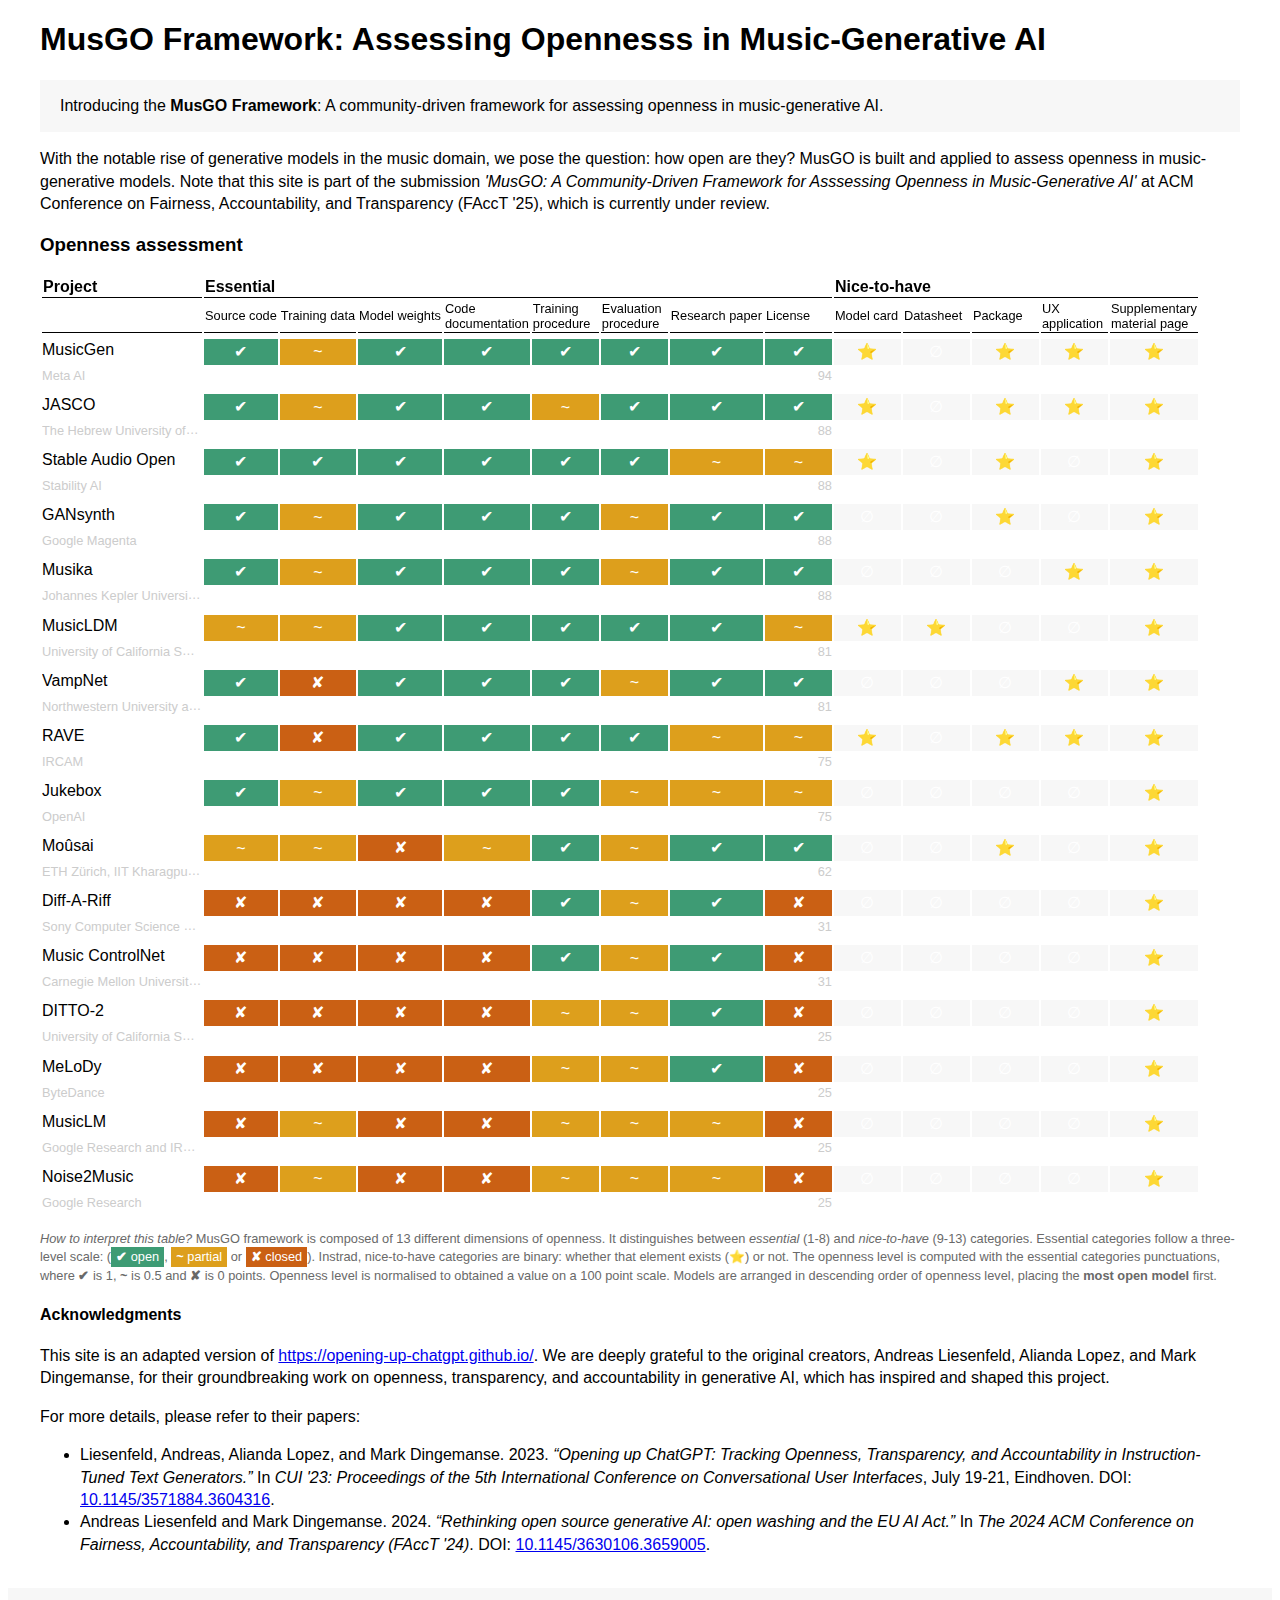
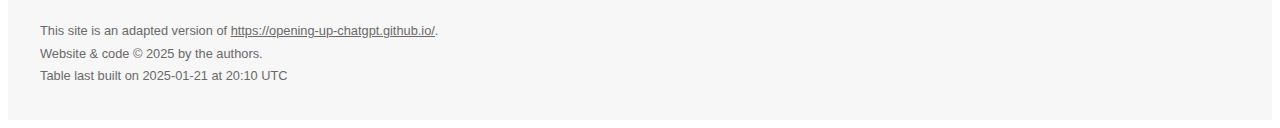
==== docs/index.html @ 34ab457d "initial commit" ====
<!DOCTYPE html>

<html>
<head>
<meta content="width=device-width, initial-scale=1.0" name="viewport"/>
<title>MusGO Framework: Assessing Opennesss in Music-Generative AI</title>
<link href="styles.css" rel="stylesheet"/>
<!--<link href="favicon.png" rel="icon" type="image/x-icon"/>-->
<script data-domain="roserbatlleroca.github.io/MusGO_framework/" defer="" src="https://plausible.io/js/script.js"></script>
</head>
<body>
<div id="header">
<h1><a href="" title="MusGO Framework: Assessing Opennesss in Music-Generative AI">MusGO Framework:</a> Assessing Opennesss in Music-Generative AI</h1><!--<img alt="Opening up ChatGPT" id="title-logo" src="logos/openchatgpt-logo-favicon-red-on-transparent.png"/>Opening up ChatGPT</a>: tracking openness of instruction-tuned LLMs</h1>-->
</div>
<div id="content">
<!--<p class="highlight" id="citation">⚡<strong>FAccT'24 paper</strong>⚡ Liesenfeld, Andreas, and Mark Dingemanse. 2024. ‘Rethinking Open Source Generative AI: Open-Washing and the EU AI Act’. In <em>The 2024 ACM Conference on Fairness, Accountability, and Transparency (FAccT ’24)</em>. Rio de Janeiro, Brazil: ACM. (<a href="https://pure.mpg.de/pubman/item/item_3588217_2/component/file_3588218/liesenfeld_dingemanse_2024_FAccT_generative_AI_open-washing_EU_AI_Act.pdf" target="_blank">PDF</a>).</p>-->
<p class="highlight" id="description">Introducing the <strong>MusGO Framework</strong>: A community-driven framework for assessing openness in music-generative AI.</p>
<!--<p id="tagline">There is a growing amount of instruction-tuned text generators billing themselves as 'open source'. How open are they really? <span class="link-icon">🔗</span><a href="https://dl.acm.org/doi/10.1145/3630106.3659005" target="_blank">FAccT'24</a> <span class="link-icon">🔗</span><a href="https://doi.org/10.1145/3571884.3604316" target="_blank">CUI'23</a> <span class="link-icon">🔗</span><a href="https://github.com/opening-up-chatgpt/opening-up-chatgpt.github.io/">repo</a></p>-->
<p id="tagline">With the notable rise of generative models in the music domain, we pose the question: how open are they? MusGO is built and applied to assess openness in music-generative models. Note that this site is part of the submission <em>'MusGO: A Community-Driven Framework for Asssessing Openness in Music-Generative AI'</em> at ACM Conference on Fairness, Accountability, and Transparency (FAccT '25), which is currently under review.</p>
<h3>Openness assessment</h3>
<div id="included-table"><table>
<thead>
<tr class="main-header"><th>Project</th><th colspan="8">Essential</th><th colspan="5">Nice-to-have</th>
<tr class="second-header"><th></th><th>Source code</th><th>Training data</th><th>Model weights</th><th>Code<br/>documentation</th><th>Training<br/>procedure</th><th>Evaluation<br/>procedure</th><th>Research paper</th><th>License</th><th>Model card</th><th>Datasheet</th><th>Package</th><th>UX<br/>application</th><th>Supplementary<br/>material page</th>
</tr></tr></thead>
<tbody>
<tr class="row-a"><td class="name-cell"><a href="https://github.com/roserbatlleroca/MusGO_framework/blob/main/projects/musicgen.yaml" target="_blank" title="data: musicgen.yaml">MusicGen</a></td><td class="open data-cell"><a href="https://github.com/facebookresearch/audiocraft/blob/main/docs/MUSICGEN.md" target="_blank" title="Code is provided in https://github.com/facebookresearch/audiocraft/ (Training and inference)">✔︎</a></td><td class="partial data-cell"><a href="" target="_blank" title="“We rely on an internal dataset of 10K high-quality music tracks, and on the ShutterStock and Pond5 music data collections2 with respectively 25K and 365K instrument-only music tracks.” “Note that we do NOT provide any of the datasets used for training MusicGen. We provide a dummy dataset containing just a few examples for illustrative purposes.”">~</a></td><td class="open data-cell"><a href="" target="_blank" title="Models are available in the GitHub repository and in Hugging Face.">✔︎</a></td><td class="open data-cell"><a href="" target="_blank" title="Training code is available and seem well documented: https://github.com/facebookresearch/audiocraft/blob/main/docs/MUSICGEN.md Warning: Since data is not available is not easy to replicate.">✔︎</a></td><td class="open data-cell"><a href="" target="_blank" title="Training is well documented. https://github.com/facebookresearch/audiocraft/blob/main/docs/TRAINING.md with training pipelines and environment setup described. Note: Hardware use for training is described in the paper. ">✔︎</a></td><td class="open data-cell"><a href="" target="_blank" title="">✔︎</a></td><td class="open data-cell"><a href="https://arxiv.org/pdf/2306.05284" target="_blank" title="Accepted at NeurIPS 2023">✔︎</a></td><td class="open data-cell"><a href="" target="_blank" title="The code in this repository is released under the MIT license as found in the https://github.com/facebookresearch/audiocraft/blob/main/LICENSE. The models weights in this repository are released under the CC-BY-NC 4.0 license as found in the https://github.com/facebookresearch/audiocraft/blob/main/LICENSE_weights.">✔︎</a></td><td class="star data-cell"><a href="" target="_blank" title="Model card discusses intended use, limitations and biases. https://github.com/facebookresearch/audiocraft/blob/main/model_cards/MUSICGEN_MODEL_CARD.md">⭐</a></td><td class="∅ data-cell"><a href="" target="_blank" title="Data is copyrighted and not available.">∅</a></td><td class="star data-cell"><a href="" target="_blank" title="Has two packages: audiocraft package from Meta, and transformers package from Hugging Face. ">⭐</a></td><td class="star data-cell"><a href="" target="_blank" title="Demo in Hugging Face spaces, user-oriented gradio demo, and jupyter notebooks. https://github.com/facebookresearch/audiocraft/blob/main/docs/MUSICGEN.md#usage">⭐</a></td><td class="star data-cell"><a href="" target="_blank" title="Supplementary material web page with sound examples. https://ai.honu.io/papers/musicgen/">⭐</a></td></tr>
<tr class="row-b"><td class="org"><a href="https://github.com/facebookresearch/audiocraft/blob/main/docs/MUSICGEN.md" target="_blank" title="">Meta AI</a></td><td colspan="7"></td><td class="source-link"><a href="" target="_blank" title="Meta AI">94</a></td></tr>
<tr class="row-a"><td class="name-cell"><a href="https://github.com/roserbatlleroca/MusGO_framework/blob/main/projects/jasco.yaml" target="_blank" title="data: jasco.yaml">JASCO</a></td><td class="open data-cell"><a href="https://github.com/facebookresearch/audiocraft/blob/main/docs/JASCO.md" target="_blank" title="Code is avialble at https://github.com/facebookresearch/audiocraft/blob/main/docs/JASCO.md">✔︎</a></td><td class="partial data-cell"><a href="" target="_blank" title="They describe the datasets used to training their model. However, there is a 10k songs set that is not described (proprietary data). ">~</a></td><td class="open data-cell"><a href="" target="_blank" title="Pretrained models are accessible via API ">✔︎</a></td><td class="open data-cell"><a href="" target="_blank" title="Code is documented in GitHub repo, including installation requirements. ">✔︎</a></td><td class="partial data-cell"><a href="" target="_blank" title="Training procedure is described in the research paper, but hardware requirements are not mentioned. ">~</a></td><td class="open data-cell"><a href="" target="_blank" title="">✔︎</a></td><td class="open data-cell"><a href="https://arxiv.org/pdf/2406.10970" target="_blank" title="Accepted at ISMIR 2024. ">✔︎</a></td><td class="open data-cell"><a href="" target="_blank" title=" Code is released under MIT, model weights are released under CC-BY-NC 4.0.">✔︎</a></td><td class="star data-cell"><a href="" target="_blank" title="https://github.com/facebookresearch/audiocraft/blob/main/model_cards/JASCO_MODEL_CARD.md">⭐</a></td><td class="∅ data-cell"><a href="" target="_blank" title="">∅</a></td><td class="star data-cell"><a href="" target="_blank" title="Installable through audiocraft pip package">⭐</a></td><td class="star data-cell"><a href="" target="_blank" title="API provided via Hugging Face. ">⭐</a></td><td class="star data-cell"><a href="" target="_blank" title="https://pages.cs.huji.ac.il/adiyoss-lab/JASCO/">⭐</a></td></tr>
<tr class="row-b"><td class="org"><a href="https://github.com/facebookresearch/audiocraft/blob/main/docs/JASCO.md" target="_blank" title="">The Hebrew University of Jerusalem, Meta AI</a></td><td colspan="7"></td><td class="source-link"><a href="" target="_blank" title="The Hebrew University of Jerusalem, Meta AI">88</a></td></tr>
<tr class="row-a"><td class="name-cell"><a href="https://github.com/roserbatlleroca/MusGO_framework/blob/main/projects/stable audio open.yaml" target="_blank" title="data: stable audio open.yaml">Stable Audio Open</a></td><td class="open data-cell"><a href="https://huggingface.co/stabilityai/stable-audio-open-1.0" target="_blank" title=" Code for data processing, training pipeline, and inference is available in the stable-audio-tools repository. Architecture of the mode is specified in the form of a config file.https://github.com/Stability-AI/stable-audio-tools">✔︎</a></td><td class="open data-cell"><a href="" target="_blank" title="Training data can be mapped from Attribution files.https://huggingface.co/stabilityai/stable-audio-open-1.0/blob/main/fma_dataset_attribution2.csv. However, accessibility is subject to accepting Stability AI conditions. ">✔︎</a></td><td class="open data-cell"><a href="" target="_blank" title="Weights are available at: https://huggingface.co/stabilityai/stable-audio-open-1.0. However, accessibility is subject to accepting Stability AI conditions. ">✔︎</a></td><td class="open data-cell"><a href="" target="_blank" title="Documentation of the code is limited for training replicating the model (not specific config files, but those from Stable Audio could be used). However, I think we can still consider the documentation of the code to be enough.https://huggingface.co/stabilityai/stable-audio-open-1.0https://github.com/Stability-AI/stable-audio-tools">✔︎</a></td><td class="open data-cell"><a href="" target="_blank" title="Described in pre-print. Warning: They say they provide the exact parameters for training in the repository, but I can’t find them. ">✔︎</a></td><td class="open data-cell"><a href="" target="_blank" title="">✔︎</a></td><td class="partial data-cell"><a href="http://arxiv.org/abs/2407.14358" target="_blank" title="Paper is in arxiv but it is not peer-reviewed. ">~</a></td><td class="partial data-cell"><a href="" target="_blank" title="Stability AI Community Licensehttps://huggingface.co/stabilityai/stable-audio-open-1.0/blob/main/LICENSE.mdNot an Open Source Initiate(OSI) approved licences ">~</a></td><td class="star data-cell"><a href="" target="_blank" title="Model card in HuggingFace: https://huggingface.co/stabilityai/stable-audio-open-1.0">⭐</a></td><td class="∅ data-cell"><a href="" target="_blank" title="They provide a .csv file listing each wav from Freesound and FMA. But there is no proper datasheet. It’s a pity they don’t get this start because they are careful about the data they use.    ">∅</a></td><td class="star data-cell"><a href="" target="_blank" title="The model can be used with: 1. the https://github.com/Stability-AI/stable-audio-tools library and 2. the https://huggingface.co/docs/diffusers/main/en/index library">⭐</a></td><td class="∅ data-cell"><a href="" target="_blank" title="I can’t find an official user-oriented application apart from the packages and code examples. But I am sure that the community around the model is building this kind of resource. We should check.">∅</a></td><td class="star data-cell"><a href="" target="_blank" title="They provide sound examples in https://stability.ai/news/introducing-stable-audio-open">⭐</a></td></tr>
<tr class="row-b"><td class="org"><a href="https://huggingface.co/stabilityai/stable-audio-open-1.0" target="_blank" title="">Stability AI</a></td><td colspan="7"></td><td class="source-link"><a href="" target="_blank" title="Stability AI">88</a></td></tr>
<tr class="row-a"><td class="name-cell"><a href="https://github.com/roserbatlleroca/MusGO_framework/blob/main/projects/gansynth.yaml" target="_blank" title="data: gansynth.yaml">GANsynth</a></td><td class="open data-cell"><a href="https://github.com/magenta/magenta/tree/main/magenta/models/gansynth" target="_blank" title="Source code is available.">✔︎</a></td><td class="partial data-cell"><a href="" target="_blank" title="Dataset is available, but the reduced version that they use and the newly created test/train splits are not provided.">~</a></td><td class="open data-cell"><a href="" target="_blank" title="Two pretrained checkpoints are provided.">✔︎</a></td><td class="open data-cell"><a href="" target="_blank" title="Codebase is documented, including high-level instructions and configuration files.">✔︎</a></td><td class="open data-cell"><a href="" target="_blank" title="Training procedure is fully documented, including hardware requirements and model configuration.">✔︎</a></td><td class="partial data-cell"><a href="" target="_blank" title="">~</a></td><td class="open data-cell"><a href="https://arxiv.org/abs/1902.08710" target="_blank" title="Accepted at ICLR 2019.">✔︎</a></td><td class="open data-cell"><a href="" target="_blank" title="System is covered by Apache License. ">✔︎</a></td><td class="∅ data-cell"><a href="" target="_blank" title="Very few details are given of the pretrained checkpoints.">∅</a></td><td class="∅ data-cell"><a href="" target="_blank" title="Not available.">∅</a></td><td class="star data-cell"><a href="" target="_blank" title="Available within the magenta pip package.">⭐</a></td><td class="∅ data-cell"><a href="" target="_blank" title="Not available.">∅</a></td><td class="star data-cell"><a href="" target="_blank" title="https://storage.googleapis.com/magentadata/papers/gansynth/index.html">⭐</a></td></tr>
<tr class="row-b"><td class="org"><a href="https://github.com/magenta/magenta/tree/main/magenta/models/gansynth" target="_blank" title="">Google Magenta</a></td><td colspan="7"></td><td class="source-link"><a href="" target="_blank" title="Google Magenta">88</a></td></tr>
<tr class="row-a"><td class="name-cell"><a href="https://github.com/roserbatlleroca/MusGO_framework/blob/main/projects/musika.yaml" target="_blank" title="data: musika.yaml">Musika</a></td><td class="open data-cell"><a href="https://github.com/marcoppasini/musika" target="_blank" title="Codebase is available and complete. ">✔︎</a></td><td class="partial data-cell"><a href="" target="_blank" title="Training data is described in the research paper. Some of the data used is publicly available: LibriTTS corpus. However, there are some sections of the used data that are not accessible or detailed enough to fully reconstruct the dataset:  South by SouthWest. Also, music coming from http://jamendo.com under “techno” genre, it not detailed. ">~</a></td><td class="open data-cell"><a href="" target="_blank" title="Weights are publicly available. ">✔︎</a></td><td class="open data-cell"><a href="" target="_blank" title="Codebase is documented, including details on environment and configuration settings. ">✔︎</a></td><td class="open data-cell"><a href="" target="_blank" title="Detailed in research paper and proper instructions are given in the model repository. ">✔︎</a></td><td class="partial data-cell"><a href="" target="_blank" title="">~</a></td><td class="open data-cell"><a href="" target="_blank" title="Accepted at ISMIR 2022.">✔︎</a></td><td class="open data-cell"><a href="" target="_blank" title="MIT License. ">✔︎</a></td><td class="∅ data-cell"><a href="" target="_blank" title="Not available. ">∅</a></td><td class="∅ data-cell"><a href="" target="_blank" title="Not available. ">∅</a></td><td class="∅ data-cell"><a href="" target="_blank" title="Not available. Source code is provided through GitHub, but not as an installable packaged or with version control. ">∅</a></td><td class="star data-cell"><a href="" target="_blank" title="An interface is provided through Gradio. In addition, there is a colab notebook that intends to ease accessibility for non technical users: https://colab.research.google.com/drive/1PowSw3doBURwLE-OTCiWkO8HVbS5paRb">⭐</a></td><td class="star data-cell"><a href="" target="_blank" title="https://marcoppasini.github.io/musika">⭐</a></td></tr>
<tr class="row-b"><td class="org"><a href="https://github.com/marcoppasini/musika" target="_blank" title="">Johannes Kepler University Linz</a></td><td colspan="7"></td><td class="source-link"><a href="" target="_blank" title="Johannes Kepler University Linz">88</a></td></tr>
<tr class="row-a"><td class="name-cell"><a href="https://github.com/roserbatlleroca/MusGO_framework/blob/main/projects/musicldm.yaml" target="_blank" title="data: musicldm.yaml">MusicLDM</a></td><td class="partial data-cell"><a href="https://github.com/RetroCirce/MusicLDM/?tab=readme-ov-file" target="_blank" title="System source code is available at GitHub repository &amp; Hugging Face Diffusers. ">~</a></td><td class="partial data-cell"><a href="" target="_blank" title="MusicLDM is trained on the Audiostock dataset, which contains 9000 music tracks for training and 1000 tracks for testing. Dataset is not directly provided, no information about the original sources accessibility or requirements is provided. ">~</a></td><td class="open data-cell"><a href="" target="_blank" title="Model checkpoints are available here: https://drive.google.com/drive/folders/15VDVcIgf99YRM5oGXhRxa_Rowl54uWho?usp=sharing">✔︎</a></td><td class="open data-cell"><a href="" target="_blank" title="Description on how to use the code is provided in the GitHub repo and through Hugging Face Diffusers. ">✔︎</a></td><td class="open data-cell"><a href="" target="_blank" title="Training procedure is documented in the research article preprint and in the appendix additional page for the peer-reviewed version: https://musicldm.github.io/appendix/. Authors include specifications on hyperparameters, GPU requirements and model configurations. ">✔︎</a></td><td class="open data-cell"><a href="" target="_blank" title="">✔︎</a></td><td class="open data-cell"><a href="https://arxiv.org/pdf/2308.01546" target="_blank" title="This article has been accepted at ICASSP 2024. The access of such paper is limited to IEEE Xplore access: https://ieeexplore.ieee.org/document/10447265. A preprint is available in arXiv: https://arxiv.org/pdf/2308.01546">✔︎</a></td><td class="partial data-cell"><a href="" target="_blank" title="Attribution-NonCommercial-ShareAlike 4.0 International">~</a></td><td class="star data-cell"><a href="" target="_blank" title="Available at HuggingFace: https://huggingface.co/ucsd-reach/musicldm Information about model’s evaluation and limitations is missing and model’s architecture is just mentioned.  ">⭐</a></td><td class="star data-cell"><a href="" target="_blank" title="There is a data card: https://github.com/LAION-AI/audio-dataset/blob/main/data_card/Audiostock.md. However, content is limited to data sources origin and details on how to reproduce the data collection. Details on curation and other considerations, such as consent, limitations and selection strategies are missing. ">⭐</a></td><td class="∅ data-cell"><a href="" target="_blank" title="">∅</a></td><td class="∅ data-cell"><a href="" target="_blank" title="API is shut down temporarily. Should be released again soon. ">∅</a></td><td class="star data-cell"><a href="" target="_blank" title="https://musicldm.github.io/">⭐</a></td></tr>
<tr class="row-b"><td class="org"><a href="https://github.com/RetroCirce/MusicLDM/?tab=readme-ov-file" target="_blank" title="">University of California San Diego, Mila-Quebec Artificial Intelligence Institute, University of Surrey, LAION</a></td><td colspan="7"></td><td class="source-link"><a href="" target="_blank" title="University of California San Diego, Mila-Quebec Artificial Intelligence Institute, University of Surrey, LAION">81</a></td></tr>
<tr class="row-a"><td class="name-cell"><a href="https://github.com/roserbatlleroca/MusGO_framework/blob/main/projects/vampnet.yaml" target="_blank" title="data: vampnet.yaml">VampNet</a></td><td class="open data-cell"><a href="https://github.com/hugofloresgarcia/vampnet" target="_blank" title="System source code is available and accessible at https://github.com/hugofloresgarcia/vampnet.">✔︎</a></td><td class="closed data-cell"><a href="" target="_blank" title="Dataset is not available nor is completely described. ">✘</a></td><td class="open data-cell"><a href="" target="_blank" title="Model checkpoints are available https://zenodo.org/records/8136629. The weights for the models are licensed https://creativecommons.org/licenses/by-nc-sa/4.0/deed.ml">✔︎</a></td><td class="open data-cell"><a href="" target="_blank" title="Codebase is documented. ">✔︎</a></td><td class="open data-cell"><a href="" target="_blank" title="Described in the article, with multiple details on architecture, hyperparameters, GPU usage">✔︎</a></td><td class="partial data-cell"><a href="" target="_blank" title="">~</a></td><td class="open data-cell"><a href="https://arxiv.org/abs/2307.04686" target="_blank" title="Article peer-reviewed &amp; accepted at ISMIR 2023: https://archives.ismir.net/ismir2023/paper/000042.pdf">✔︎</a></td><td class="open data-cell"><a href="" target="_blank" title="MIT License">✔︎</a></td><td class="∅ data-cell"><a href="" target="_blank" title="">∅</a></td><td class="∅ data-cell"><a href="" target="_blank" title="">∅</a></td><td class="∅ data-cell"><a href="" target="_blank" title="">∅</a></td><td class="star data-cell"><a href="" target="_blank" title="Gradio UI is provided in the codebase. ">⭐</a></td><td class="star data-cell"><a href="" target="_blank" title="Untitled (https://www.notion.so/e37aabd0d5f1493aa42c5711d0764b33?pvs=21) ">⭐</a></td></tr>
<tr class="row-b"><td class="org"><a href="https://github.com/hugofloresgarcia/vampnet" target="_blank" title="">Northwestern University and Descript Inc</a></td><td colspan="7"></td><td class="source-link"><a href="" target="_blank" title="Northwestern University and Descript Inc">81</a></td></tr>
<tr class="row-a"><td class="name-cell"><a href="https://github.com/roserbatlleroca/MusGO_framework/blob/main/projects/rave.yaml" target="_blank" title="data: rave.yaml">RAVE</a></td><td class="open data-cell"><a href="https://github.com/acids-ircam/RAVE" target="_blank" title="Source code is available, including data preparation, model architecture, training pipeline and inference.">✔︎</a></td><td class="closed data-cell"><a href="" target="_blank" title="Training data is internal and just briefly described. ">✘</a></td><td class="open data-cell"><a href="" target="_blank" title="Several pretrained models are provided.">✔︎</a></td><td class="open data-cell"><a href="" target="_blank" title="Code is thoroughly documented, allowing for understanding and reproducibility of the model.">✔︎</a></td><td class="open data-cell"><a href="" target="_blank" title="Training procedure is described.">✔︎</a></td><td class="open data-cell"><a href="" target="_blank" title="">✔︎</a></td><td class="partial data-cell"><a href="https://arxiv.org/pdf/2111.05011" target="_blank" title="Rejected at ICLR 2022. No peer-reviewed version. ">~</a></td><td class="partial data-cell"><a href="" target="_blank" title="System covered by an CC BY-NC 4.0 license.">~</a></td><td class="star data-cell"><a href="" target="_blank" title="https://acids-ircam.github.io/rave_models_download">⭐</a></td><td class="∅ data-cell"><a href="" target="_blank" title="Not available.">∅</a></td><td class="star data-cell"><a href="" target="_blank" title="Pip package is available.">⭐</a></td><td class="star data-cell"><a href="" target="_blank" title="Real-time implementation of the model and tutorials are provided.">⭐</a></td><td class="star data-cell"><a href="" target="_blank" title="https://anonymous84654.github.io/RAVE_anonymous/">⭐</a></td></tr>
<tr class="row-b"><td class="org"><a href="https://github.com/acids-ircam/RAVE" target="_blank" title="">IRCAM</a></td><td colspan="7"></td><td class="source-link"><a href="" target="_blank" title="IRCAM">75</a></td></tr>
<tr class="row-a"><td class="name-cell"><a href="https://github.com/roserbatlleroca/MusGO_framework/blob/main/projects/jukebox.yaml" target="_blank" title="data: jukebox.yaml">Jukebox</a></td><td class="open data-cell"><a href="https://github.com/openai/jukebox" target="_blank" title="Code is available at https://github.com/openai/jukebox">✔︎</a></td><td class="partial data-cell"><a href="" target="_blank" title="Training data is partially described in the preprint article. However, relevant information is missing, such as specific sources, and data itself cannot be accessed — dataset is not publicly available. ">~</a></td><td class="open data-cell"><a href="" target="_blank" title="Weights are available.">✔︎</a></td><td class="open data-cell"><a href="" target="_blank" title="Codebase is documented. ">✔︎</a></td><td class="open data-cell"><a href="" target="_blank" title="Information available between article and GitHub repository.  ">✔︎</a></td><td class="partial data-cell"><a href="" target="_blank" title="">~</a></td><td class="partial data-cell"><a href="https://arxiv.org/pdf/2005.00341" target="_blank" title="Only preprint of the research paper is available. ">~</a></td><td class="partial data-cell"><a href="" target="_blank" title="Codebase is licensed under a non-commercial use license by OpenAI. ">~</a></td><td class="∅ data-cell"><a href="" target="_blank" title="Not available. ">∅</a></td><td class="∅ data-cell"><a href="" target="_blank" title="Not available. ">∅</a></td><td class="∅ data-cell"><a href="" target="_blank" title="Not available. Codebase is officially not mantained. ">∅</a></td><td class="∅ data-cell"><a href="" target="_blank" title="">∅</a></td><td class="star data-cell"><a href="" target="_blank" title="A demo/summary page is available: https://openai.com/index/jukebox/However, sonifications of the examples generations are not available anymore. There exist another site with generation examples, but most of them are not available https://jukebox.openai.com/. In addition, a colab notebook is provided: https://colab.research.google.com/github/openai/jukebox/blob/master/jukebox/Interacting_with_Jukebox.ipynb">⭐</a></td></tr>
<tr class="row-b"><td class="org"><a href="https://github.com/openai/jukebox" target="_blank" title="">OpenAI</a></td><td colspan="7"></td><td class="source-link"><a href="" target="_blank" title="OpenAI">75</a></td></tr>
<tr class="row-a"><td class="name-cell"><a href="https://github.com/roserbatlleroca/MusGO_framework/blob/main/projects/moûsai.yaml" target="_blank" title="data: moûsai.yaml">Moûsai</a></td><td class="partial data-cell"><a href="https://github.com/archinetai/audio-diffusion-pytorch" target="_blank" title="They provide an audio diffusion library that includes different models. However, the configs shown are indicative and untested, see https://arxiv.org/abs/2301.11757 for the configs used in the paper.">~</a></td><td class="partial data-cell"><a href="" target="_blank" title="How the data is collected and acquired, including licensing issues, is detailed in the research paper. However, the exact list of songs in the dataset nor direct access to the dataset is available. ">~</a></td><td class="closed data-cell"><a href="" target="_blank" title="In the GitHub repo, authors mention that “no pre-trained models are provided here”. ">✘</a></td><td class="partial data-cell"><a href="" target="_blank" title="Code is partially describe. How to use Moûsai is not straightforward described.">~</a></td><td class="open data-cell"><a href="" target="_blank" title="Training procedure is describe in the article, including hardware requirements and model configuration. ">✔︎</a></td><td class="partial data-cell"><a href="" target="_blank" title="">~</a></td><td class="open data-cell"><a href="https://arxiv.org/abs/2301.11757" target="_blank" title="Accepted at ACL 2024">✔︎</a></td><td class="open data-cell"><a href="" target="_blank" title="Code is under the MIT license. ">✔︎</a></td><td class="∅ data-cell"><a href="" target="_blank" title="">∅</a></td><td class="∅ data-cell"><a href="" target="_blank" title="">∅</a></td><td class="star data-cell"><a href="" target="_blank" title="Code belongs to https://github.com/archinetai/audio-diffusion-pytorch library">⭐</a></td><td class="∅ data-cell"><a href="" target="_blank" title="">∅</a></td><td class="star data-cell"><a href="" target="_blank" title="Supplementary material is available at Untitled (https://www.notion.so/ebe6e9e528984fa1b226d408f6002d87?pvs=21) ">⭐</a></td></tr>
<tr class="row-b"><td class="org"><a href="https://github.com/archinetai/audio-diffusion-pytorch" target="_blank" title="">ETH Zürich, IIT Kharagpur, Max Planck Institute</a></td><td colspan="7"></td><td class="source-link"><a href="" target="_blank" title="ETH Zürich, IIT Kharagpur, Max Planck Institute">62</a></td></tr>
<tr class="row-a"><td class="name-cell"><a href="https://github.com/roserbatlleroca/MusGO_framework/blob/main/projects/diff-a-riff.yaml" target="_blank" title="data: diff-a-riff.yaml">Diff-A-Riff</a></td><td class="closed data-cell"><a href="" target="_blank" title="No source code.">✘</a></td><td class="closed data-cell"><a href="" target="_blank" title="Dataset is closed and only briefly described. ">✘</a></td><td class="closed data-cell"><a href="" target="_blank" title="Not provided.">✘</a></td><td class="closed data-cell"><a href="" target="_blank" title="No source code.">✘</a></td><td class="open data-cell"><a href="" target="_blank" title="Training procedure is properly described.">✔︎</a></td><td class="partial data-cell"><a href="" target="_blank" title="">~</a></td><td class="open data-cell"><a href="https://arxiv.org/abs/2406.08384" target="_blank" title="Accepted at ISMIR 2024">✔︎</a></td><td class="closed data-cell"><a href="" target="_blank" title="Not available.">✘</a></td><td class="∅ data-cell"><a href="" target="_blank" title="Not available.">∅</a></td><td class="∅ data-cell"><a href="" target="_blank" title="Not available.">∅</a></td><td class="∅ data-cell"><a href="" target="_blank" title="Not available.">∅</a></td><td class="∅ data-cell"><a href="" target="_blank" title="Not available.">∅</a></td><td class="star data-cell"><a href="" target="_blank" title="https://sonycslparis.github.io/diffariff-companion/">⭐</a></td></tr>
<tr class="row-b"><td class="org"><a href="" target="_blank" title="">Sony Computer Science Laboratories Paris and Queen Mary University of London</a></td><td colspan="7"></td><td class="source-link"><a href="" target="_blank" title="Sony Computer Science Laboratories Paris and Queen Mary University of London">31</a></td></tr>
<tr class="row-a"><td class="name-cell"><a href="https://github.com/roserbatlleroca/MusGO_framework/blob/main/projects/music controlnet.yaml" target="_blank" title="data: music controlnet.yaml">Music ControlNet</a></td><td class="closed data-cell"><a href="" target="_blank" title="No official code repository available.">✘</a></td><td class="closed data-cell"><a href="" target="_blank" title="Very limited description of the data used for training, and no sources provided.">✘</a></td><td class="closed data-cell"><a href="" target="_blank" title="No model weights provided.">✘</a></td><td class="closed data-cell"><a href="" target="_blank" title="No source code available so no documentation.">✘</a></td><td class="open data-cell"><a href="" target="_blank" title="Training procedure is described in detail in the paper.">✔︎</a></td><td class="partial data-cell"><a href="" target="_blank" title="">~</a></td><td class="open data-cell"><a href="https://arxiv.org/pdf/2311.07069" target="_blank" title="A peer-reviewed paper is available and publicly accessible.">✔︎</a></td><td class="closed data-cell"><a href="" target="_blank" title="Not available.">✘</a></td><td class="∅ data-cell"><a href="" target="_blank" title="No model card available.">∅</a></td><td class="∅ data-cell"><a href="" target="_blank" title="No datasheet available.">∅</a></td><td class="∅ data-cell"><a href="" target="_blank" title="No package available.">∅</a></td><td class="∅ data-cell"><a href="" target="_blank" title="No user interface nor real-time implementation available.">∅</a></td><td class="star data-cell"><a href="" target="_blank" title="https://musiccontrolnet.github.io/web/">⭐</a></td></tr>
<tr class="row-b"><td class="org"><a href="" target="_blank" title="">Carnegie Mellon University and Adobe Research</a></td><td colspan="7"></td><td class="source-link"><a href="" target="_blank" title="Carnegie Mellon University and Adobe Research">31</a></td></tr>
<tr class="row-a"><td class="name-cell"><a href="https://github.com/roserbatlleroca/MusGO_framework/blob/main/projects/ditto-2.yaml" target="_blank" title="data: ditto-2.yaml">DITTO-2</a></td><td class="closed data-cell"><a href="" target="_blank" title="No code repository.">✘</a></td><td class="closed data-cell"><a href="" target="_blank" title="Training data neither available nor properly described.">✘</a></td><td class="closed data-cell"><a href="" target="_blank" title="Not provided.">✘</a></td><td class="closed data-cell"><a href="" target="_blank" title="No code repository.">✘</a></td><td class="partial data-cell"><a href="" target="_blank" title="Training procedure is partially described.">~</a></td><td class="partial data-cell"><a href="" target="_blank" title="">~</a></td><td class="open data-cell"><a href="https://arxiv.org/abs/2405.20289" target="_blank" title="Accepted at ISMIR 2024">✔︎</a></td><td class="closed data-cell"><a href="" target="_blank" title="Not available.">✘</a></td><td class="∅ data-cell"><a href="" target="_blank" title="Not available.">∅</a></td><td class="∅ data-cell"><a href="" target="_blank" title="Not available.">∅</a></td><td class="∅ data-cell"><a href="" target="_blank" title="Not available.">∅</a></td><td class="∅ data-cell"><a href="" target="_blank" title="Not available.">∅</a></td><td class="star data-cell"><a href="" target="_blank" title="https://ditto-music.github.io/ditto2/">⭐</a></td></tr>
<tr class="row-b"><td class="org"><a href="" target="_blank" title="">University of California San Diego and Adobe Research</a></td><td colspan="7"></td><td class="source-link"><a href="" target="_blank" title="University of California San Diego and Adobe Research">25</a></td></tr>
<tr class="row-a"><td class="name-cell"><a href="https://github.com/roserbatlleroca/MusGO_framework/blob/main/projects/melody.yaml" target="_blank" title="data: melody.yaml">MeLoDy</a></td><td class="closed data-cell"><a href="" target="_blank" title="No source code.">✘</a></td><td class="closed data-cell"><a href="" target="_blank" title="Not provided and only briefly described.">✘</a></td><td class="closed data-cell"><a href="" target="_blank" title="Not provided.">✘</a></td><td class="closed data-cell"><a href="" target="_blank" title="No source code.">✘</a></td><td class="partial data-cell"><a href="" target="_blank" title="Training procedure partially described.">~</a></td><td class="partial data-cell"><a href="" target="_blank" title="">~</a></td><td class="open data-cell"><a href="https://arxiv.org/pdf/2305.15719" target="_blank" title="Accepted at NeurIPS 2023: https://dl.acm.org/doi/10.5555/3666122.3666888">✔︎</a></td><td class="closed data-cell"><a href="" target="_blank" title="Not available.">✘</a></td><td class="∅ data-cell"><a href="" target="_blank" title="Not provided.">∅</a></td><td class="∅ data-cell"><a href="" target="_blank" title="Not provided.">∅</a></td><td class="∅ data-cell"><a href="" target="_blank" title="Not provided.">∅</a></td><td class="∅ data-cell"><a href="" target="_blank" title="Not provided.">∅</a></td><td class="star data-cell"><a href="" target="_blank" title="https://efficient-melody.github.io/#">⭐</a></td></tr>
<tr class="row-b"><td class="org"><a href="" target="_blank" title="">ByteDance</a></td><td colspan="7"></td><td class="source-link"><a href="" target="_blank" title="ByteDance">25</a></td></tr>
<tr class="row-a"><td class="name-cell"><a href="https://github.com/roserbatlleroca/MusGO_framework/blob/main/projects/musiclm.yaml" target="_blank" title="data: musiclm.yaml">MusicLM</a></td><td class="closed data-cell"><a href="" target="_blank" title="Source code not available.">✘</a></td><td class="partial data-cell"><a href="" target="_blank" title="Training data is not available nor properly described.">~</a></td><td class="closed data-cell"><a href="" target="_blank" title="Not provided.">✘</a></td><td class="closed data-cell"><a href="" target="_blank" title="Not available.">✘</a></td><td class="partial data-cell"><a href="" target="_blank" title="Training procedure is partially documented, missing the hardware requirements.">~</a></td><td class="partial data-cell"><a href="" target="_blank" title="">~</a></td><td class="partial data-cell"><a href="https://arxiv.org/pdf/2301.11325" target="_blank" title="Peer-reviewed paper not found.">~</a></td><td class="closed data-cell"><a href="" target="_blank" title="Not available.">✘</a></td><td class="∅ data-cell"><a href="" target="_blank" title="Not available.">∅</a></td><td class="∅ data-cell"><a href="" target="_blank" title="Not available.">∅</a></td><td class="∅ data-cell"><a href="" target="_blank" title="Not available.">∅</a></td><td class="∅ data-cell"><a href="" target="_blank" title="In theory available to try in AI Test Kitchen but I never managed?">∅</a></td><td class="star data-cell"><a href="" target="_blank" title="https://google-research.github.io/seanet/musiclm/examples/">⭐</a></td></tr>
<tr class="row-b"><td class="org"><a href="" target="_blank" title="">Google Research and IRCAM</a></td><td colspan="7"></td><td class="source-link"><a href="" target="_blank" title="Google Research and IRCAM">25</a></td></tr>
<tr class="row-a"><td class="name-cell"><a href="https://github.com/roserbatlleroca/MusGO_framework/blob/main/projects/noise2music.yaml" target="_blank" title="data: noise2music.yaml">Noise2Music</a></td><td class="closed data-cell"><a href="Not available. " target="_blank" title="No source codebase is available. ">✘</a></td><td class="partial data-cell"><a href="" target="_blank" title="Training data is described in detail. However, the resulting MuLaMCap dataset resulting from this work is not publicly available.">~</a></td><td class="closed data-cell"><a href="" target="_blank" title="Model weights are not available. ">✘</a></td><td class="closed data-cell"><a href="" target="_blank" title="No codebase is available. There is no documentation available either. ">✘</a></td><td class="partial data-cell"><a href="" target="_blank" title="The available preprint describes partially the training procedure of the model. While some relevant information is described, such as model configuration and training details, there are key aspects of the training missing, such as hardware requirements, model checkpoints and hyperparameters. ">~</a></td><td class="partial data-cell"><a href="" target="_blank" title="">~</a></td><td class="partial data-cell"><a href="https://arxiv.org/pdf/2302.03917" target="_blank" title="Preprint is available. No peer-reviewed version of the article has been found. ">~</a></td><td class="closed data-cell"><a href="" target="_blank" title="Not available. ">✘</a></td><td class="∅ data-cell"><a href="" target="_blank" title="Not available. ">∅</a></td><td class="∅ data-cell"><a href="" target="_blank" title="Not available. ">∅</a></td><td class="∅ data-cell"><a href="" target="_blank" title="Not available. ">∅</a></td><td class="∅ data-cell"><a href="" target="_blank" title="">∅</a></td><td class="star data-cell"><a href="" target="_blank" title="https://google-research.github.io/noise2music/">⭐</a></td></tr>
<tr class="row-b"><td class="org"><a href="Not available. " target="_blank" title="">Google Research</a></td><td colspan="7"></td><td class="source-link"><a href="" target="_blank" title="Google Research">25</a></td></tr>
</tbody>
</table>
</div>
<p id="table-guide"><em>How to interpret this table?</em> MusGO framework is composed of 13 different dimensions of openness. It distinguishes between <em>essential</em> (1-8) and <em>nice-to-have</em> (9-13) categories. 
	Essential categories follow a three-level scale: (<span class="openness open"><strong>✔︎</strong> open</span>, <span class="openness partial"><strong>~</strong> partial</span> or <span class="openness closed"><strong>✘</strong> closed</span>). <!-- with a direct link to the available evidence; on hover, the cell will display the notes we have on file for that judgement. The name of each project is a direct link to source data.-->
	Instrad, nice-to-have categories are binary: whether that element exists (⭐) or not. The openness level is computed with the essential categories punctuations, where <strong>✔︎</strong> is 1, <strong>~</strong> is 0.5 and <strong>✘</strong> is 0 points. Openness level is normalised to obtained a value on a 100 point scale. 
	Models are arranged in descending order of openness level, placing the <strong>most open model</strong> first.</p>
<h4>Acknowledgments</h4>
<p>This site is an adapted version of <a href="https://opening-up-chatgpt.github.io/">https://opening-up-chatgpt.github.io/</a>.
 We are deeply grateful to the original creators, Andreas Liesenfeld, Alianda Lopez, and Mark Dingemanse, for their groundbreaking work on openness, transparency, and accountability in generative AI, which has inspired and shaped this project.</p>
<p>
    For more details, please refer to their papers:
  </p>
<ul>
<li>
      Liesenfeld, Andreas, Alianda Lopez, and Mark Dingemanse. 2023. 
      <em>“Opening up ChatGPT: Tracking Openness, Transparency, and Accountability in Instruction-Tuned Text Generators.”</em> 
      In <em>CUI '23: Proceedings of the 5th International Conference on Conversational User Interfaces</em>, July 19-21, Eindhoven. 
      DOI: <a href="https://doi.org/10.1145/3571884.3604316" target="_blank">10.1145/3571884.3604316</a>.
    </li>
<li>
      Andreas Liesenfeld and Mark Dingemanse. 2024. 
      <em>“Rethinking open source generative AI: open washing and the EU AI Act.”</em> 
      In <em>The 2024 ACM Conference on Fairness, Accountability, and Transparency (FAccT '24)</em>. 
      DOI: <a href="https://doi.org/10.1145/3630106.3659005" target="_blank">10.1145/3630106.3659005</a>.
    </li>
</ul>
<!-- <h2>Why is openness important?</h2>
<p>Open research is the lifeblood of cumulative progress in science and engineering. Openness is key for fundamental research, for fostering critical computational literacy, and for making informed choices for or against deployment of instruction-tuned LLM architectures. The closed &amp; proprietary nature of ChatGPT and kin makes them fundamentally unfit for responsible use in research and education.</p>
<p>Open alternatives provide ways to build reproducible workflows, chart resource costs, and lessen reliance on corporate whims. One aim of our work here is to provide tools to track openness, transparency and accountability in the fast-evolving landscape of instruction-tuned text generators. Read more in the <a href="https://dl.acm.org/doi/10.1145/3571884.3604316" target="_blank">paper</a> (<a href="https://pure.mpg.de/pubman/item/item_3526897_1/component/file_3526898/Liesenfeld%20et%20al_2023_Opening%20up%20ChatGPT.pdf" target="_blank">PDF</a>) or <a href="https://github.com/opening-up-chatgpt/opening-up-chatgpt.github.io/" target="_blank">contribute to the repo</a>.</p>
<p class="highlight" id="contribute">If you know a model that should be listed here or a data point that needs updating, please see <a href="https://github.com/opening-up-chatgpt/">guidelines for contributors</a> and feel free to <a href="https://github.com/opening-up-chatgpt/opening-up-chatgpt.github.io/issues">open an issue or pull request</a> in our repository.</p>
<h2>TL;DR</h2>
<p>Our paper makes the following contributions:</p>
<ul>
<li>We review the risks of relying on proprietary software</li>
<li>We review best practices for open, transparent and accountable 'AI'</li>
<li>We find over 40 ChatGPT alternatives at varying degrees of openness, development and documentation</li>
<li>We argue that tech is never a <em>fait accompli</em> unless we make it so, and that openness enables critical computational literacy</li>
</ul>
<p>We find the following recurrent patterns:</p>
<ul>
<li>Many projects inherit data of dubious legality</li>
<li>Few projects share the all-important instruction-tuning</li>
<li>Preprints are rare, peer-reviewed papers even rarer</li>
<li>Synthetic instruction-tuning data is on the rise, with unknown consequences that are in need of research</li>
</ul>
<p>We conclude as follows:</p>
<blockquote id="conclusion">Openness is not the full solution to the scientific and ethical challenges of conversational text generators. Open data will not mitigate the harmful consequences of thoughtless deployment of large language models, nor the questionable copyright implications of scraping all publicly available data from the internet. However, openness does make original research possible, including efforts to build reproducible workflows and understand the fundamentals of instruction-tuned LLM architectures. Openness also enables checks and balances, fostering a culture of accountability for data and its curation, and for models and their deployment. We hope that our work provides a small step in this direction.
  </blockquote>

-->
<!-- 
<h2>Papers</h2>  
<p>Liesenfeld, Andreas, Alianda Lopez, and Mark Dingemanse. 2023. “Opening up ChatGPT: Tracking Openness, Transparency, and Accountability in Instruction-Tuned Text Generators.” In <em>CUI '23: Proceedings of the 5th International Conference on Conversational User Interfaces</em>. July 19-21, Eindhoven. doi: <a href="https://doi.org/10.1145/3571884.3604316" target="_blank">10.1145/3571884.3604316</a> (<a href="https://pure.mpg.de/pubman/item/item_3526897_1/component/file_3526898/Liesenfeld%20et%20al_2023_Opening%20up%20ChatGPT.pdf" target="_blank">PDF</a>).</p>

<p>Andreas Liesenfeld and Mark Dingemanse. 2024. Rethinking open source generative AI: open washing and the EU AI Act. In <em>The 2024 ACM Conference on Fairness, Accountability, and Transparency (FAccT '24)</em>. Association for Computing Machinery, New York, NY, USA, 1774–1787. doi: <a href="https://doi.org/10.1145/3630106.3659005" target="_blank">10.1145/3630106.3659005</a></p>
-->
</div><!-- #content -->
<div id="footer">
<p>This site is an adapted version of <a href="https://opening-up-chatgpt.github.io/">https://opening-up-chatgpt.github.io/</a>.</p>
<p class="copyright">Website &amp; code © 2025 by the authors.</p>
<p id="build-time">Table last built on 2025-01-21 at 20:10 UTC</p>
</div>
</body>
</html>
---- docs/styles.css ----
/* Reusing styles.csss from Opening up ChatGPT
   HTML & CSS handcrafted by MD */

/* Adapted to MusGO framework
	by RBR and LIM */


/* Colours
   open:    #3e9b74
   partial: #dd9f1c
   closed:  #ca6014
   (colourblind-friendly yellow, orange, red)
   (I wish CSS vars worked as expected across browsers.)
*/
.colour-open { color:#129f57; }
.colour-partial { color:#ff8e27; }
.colour-closed { color:#c43119; }
.colour-star { color:#fff}

/* overall layout */

#header, #content {
	max-width:1200px;
	margin: auto;
	padding:0 1rem 0 1rem;
}
#footer > * {
	max-width:1200px;
	margin: auto;
	padding:0 1rem 0 1rem;
	color:#696969;
}

#footer a:link, #footer a:visited {
	color:#696969;
}

#footer {
	margin-top:2rem;
	padding:2rem 1rem 2rem 1rem;
	background-color:#f7f7f7;
	font-size:0.8rem;
}


div#included-table {
	margin:0 10px 0 0;
}


/* basic typography */

html {  font-family:Arial, sans-serif;}

blockquote { 
	border-left:4px solid #f7f7f7;
	padding-left:1em;
	margin-left:1em;
}

p,li,blockquote { line-height:1.4rem; }

/* responsize design */
/* adjustments for mobile devices */

@media (max-width:1200px) {
/* make table vertically scrollable on smaller screens */
	div#included-table {
		display:block;
/*		overflow-x:auto; */
		white-space:nowrap;
	}
/* make citation a bit smaller */
	#content p#citation {
/*		font-size:1rem;
		line-height:1.1rem; */
		display:block;
		overflow: hidden;
		text-overflow: ellipsis;
		white-space:nowrap;
	}
/* optimize line-height */
	p,li { line-height:1.3rem; 
		margin-bottom:0.5rem;
	}
}

/* Title*/
h1 a { border:none; }
h1 a img#title-logo { 
	display:inline-block;
	padding-right:8px;
	margin-bottom:-3px;
	height:60%;
}
h1 a:link, h1 a:visited, h1 a:hover, h1 a:active {
	color:#000000;
	text-decoration:none;
}

/* Some special paragraphs */
p.highlight { 
	display:block;
	padding:15px 20px;
	background-color:#f7f7f7; !important
}
p#tagline a { padding-left:4px; }

p#table-guide {
	color:#696969;
	font-size:0.8rem;
	line-height:1.1rem;
}

span.link-icon { 
	height:60%;
	display:inline-block;
} 

span.openness { display:inline-block;
padding:1px 5px; color:#ffffff }
span.open { background-color:#3e9b74; }
span.partial { background-color:#dd9f1c; }
span.closed { background-color:#ca6014; }


/* main table features */
table {
	display:table;
	table-layout:fixed;
	font-size:1rem;
}

/* default column width*/
thead tr.main-header th {
	width:100px;
}

thead tr.second-header th {
	font-weight:normal;
	font-size:0.8rem;
	width:65px;
	min-width:65px;
	overflow: hidden;
	text-overflow: ellipsis;
	white-space:nowrap;
}

thead {
	position: -webkit-sticky; /* Safari */
    position: sticky;
    top: 0;
    z-index: 1000;
	background-color: white;
}

/* custom width for some columns */
table tr th.first-column {
	display:block;
	overflow: hidden;
	text-overflow: ellipsis;
}
table tr td.llmbase, table tr td.rlbase {
	max-width:240px;
	overflow:hidden;
	text-overflow:ellipsis;
	white-space:nowrap;

}

/* ensure that rows are the same height */
tbody td.name-cell, tbody td.org {
	display:block;
	width:160px;
	overflow:hidden;
	text-overflow:ellipsis;
	white-space:nowrap;
}
table tr td > * {
	vertical-align:middle;
}

tbody tr td {
	padding:0;
}
tbody tr.row-a td {
	border-top:4px solid #ffffff;
}
tbody tr.row-b td {
	border-bottom:4px solid #ffffff;
}

tr.row-b td {
	padding-bottom:1px;
}
tr.row-a td {
	padding-top:1px;
}
th {
  border-bottom: 1px solid black;
  border-collapse: collapse;
  text-align:left
}

/* data cells */
table .data-cell {
	text-align:center;
}
table td.data-cell { background-color:#f7f7f7;}
table td.data-cell.closed { background-color:#ca6014;}
table td.data-cell.open {	background-color:#3e9b74;}
table td.data-cell.partial { background-color:#dd9f1c;}
table td.data-cell.star { background-color:#f7f7f7;}

td.data-cell a {
	display:block;
	padding:2px 0 4px 0;
}
/* special treatment for our "~" */
td.data-cell.partial a { padding:3px 0 3px 0; }

/* links */
td a:link, td a:visited, td a:active {
	text-decoration:none;
	color:#000;
}
td.data-cell a:link, td.data-cell a:visited, td.data-cell a:active {
	color:#fff;
}
td.data-cell a:hover {
	font-weight:bold;
}
/* I wish we could trust CSS vars to work */
td.data-cell.open:hover { border-top-color:#3e9b74; }
td.data-cell.partial:hover { border-top-color:#dd9f1c; }
td.data-cell.closed:hover { border-top-color:#ca6014; }



/* secondary rows should be less prominent */
tr.row-b {
	color:#cccccc;
	font-size:0.8rem;
}
tr.row-b a:link, tr.row-b a:visited, tr.row-b a:active {
	color:#cccccc;
}
tr.row-b .source-link { text-align:right }
tr.row-b .source-link:active, tr.row-b .source-link:hover { font-weight:bold; }
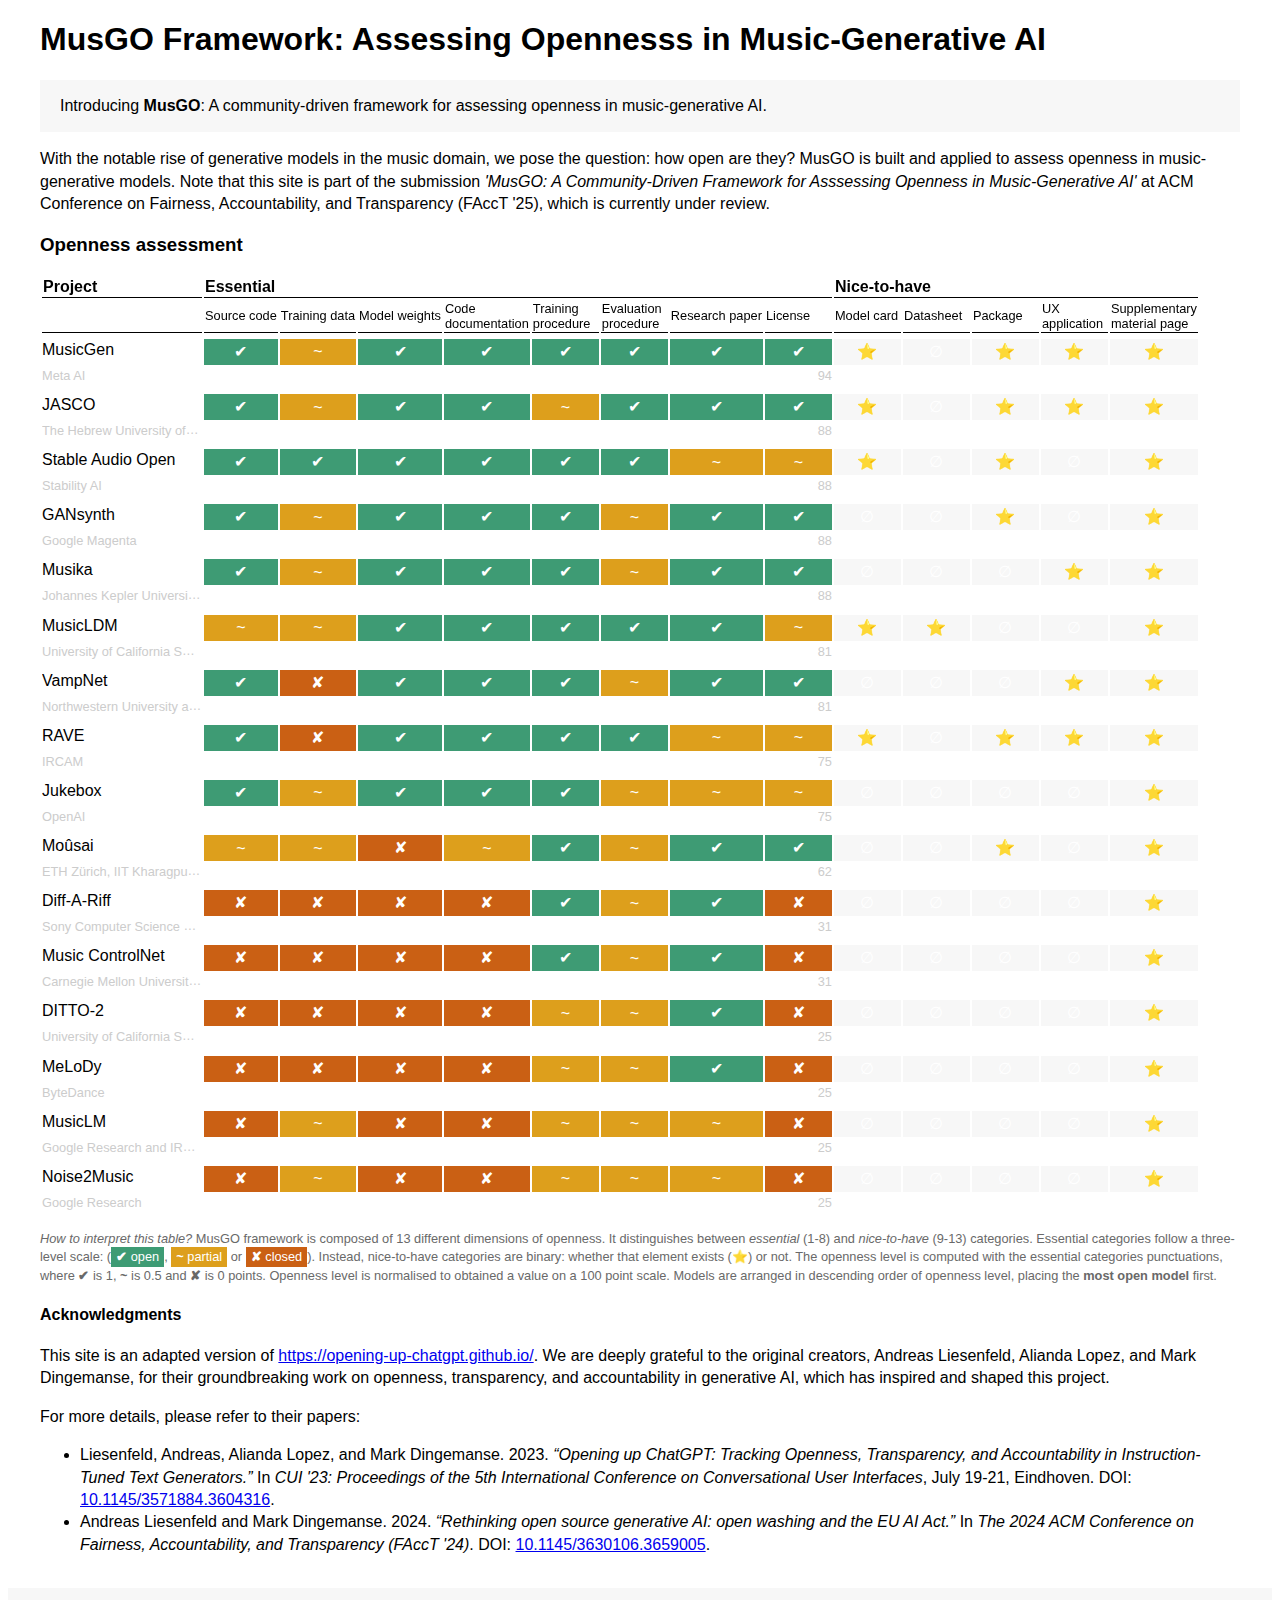
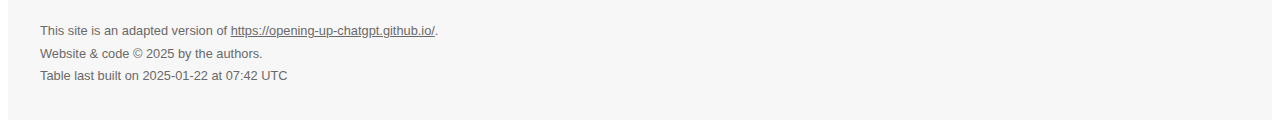
==== commit 5a10fca5: "updating index.html" ====
--- a/docs/index.html
+++ b/docs/index.html
@@ -5,7 +5,6 @@
 <meta content="width=device-width, initial-scale=1.0" name="viewport"/>
 <title>MusGO Framework: Assessing Opennesss in Music-Generative AI</title>
 <link href="styles.css" rel="stylesheet"/>
-<!--<link href="favicon.png" rel="icon" type="image/x-icon"/>-->
 <script data-domain="roserbatlleroca.github.io/MusGO_framework/" defer="" src="https://plausible.io/js/script.js"></script>
 </head>
 <body>
@@ -13,9 +12,7 @@
 <h1><a href="" title="MusGO Framework: Assessing Opennesss in Music-Generative AI">MusGO Framework:</a> Assessing Opennesss in Music-Generative AI</h1><!--<img alt="Opening up ChatGPT" id="title-logo" src="logos/openchatgpt-logo-favicon-red-on-transparent.png"/>Opening up ChatGPT</a>: tracking openness of instruction-tuned LLMs</h1>-->
 </div>
 <div id="content">
-<!--<p class="highlight" id="citation">⚡<strong>FAccT'24 paper</strong>⚡ Liesenfeld, Andreas, and Mark Dingemanse. 2024. ‘Rethinking Open Source Generative AI: Open-Washing and the EU AI Act’. In <em>The 2024 ACM Conference on Fairness, Accountability, and Transparency (FAccT ’24)</em>. Rio de Janeiro, Brazil: ACM. (<a href="https://pure.mpg.de/pubman/item/item_3588217_2/component/file_3588218/liesenfeld_dingemanse_2024_FAccT_generative_AI_open-washing_EU_AI_Act.pdf" target="_blank">PDF</a>).</p>-->
-<p class="highlight" id="description">Introducing the <strong>MusGO Framework</strong>: A community-driven framework for assessing openness in music-generative AI.</p>
-<!--<p id="tagline">There is a growing amount of instruction-tuned text generators billing themselves as 'open source'. How open are they really? <span class="link-icon">🔗</span><a href="https://dl.acm.org/doi/10.1145/3630106.3659005" target="_blank">FAccT'24</a> <span class="link-icon">🔗</span><a href="https://doi.org/10.1145/3571884.3604316" target="_blank">CUI'23</a> <span class="link-icon">🔗</span><a href="https://github.com/opening-up-chatgpt/opening-up-chatgpt.github.io/">repo</a></p>-->
+<p class="highlight" id="description">Introducing <strong>MusGO</strong>: A community-driven framework for assessing openness in music-generative AI.</p>
 <p id="tagline">With the notable rise of generative models in the music domain, we pose the question: how open are they? MusGO is built and applied to assess openness in music-generative models. Note that this site is part of the submission <em>'MusGO: A Community-Driven Framework for Asssessing Openness in Music-Generative AI'</em> at ACM Conference on Fairness, Accountability, and Transparency (FAccT '25), which is currently under review.</p>
 <h3>Openness assessment</h3>
 <div id="included-table"><table>
@@ -61,7 +58,7 @@
 </div>
 <p id="table-guide"><em>How to interpret this table?</em> MusGO framework is composed of 13 different dimensions of openness. It distinguishes between <em>essential</em> (1-8) and <em>nice-to-have</em> (9-13) categories. 
 	Essential categories follow a three-level scale: (<span class="openness open"><strong>✔︎</strong> open</span>, <span class="openness partial"><strong>~</strong> partial</span> or <span class="openness closed"><strong>✘</strong> closed</span>). <!-- with a direct link to the available evidence; on hover, the cell will display the notes we have on file for that judgement. The name of each project is a direct link to source data.-->
-	Instrad, nice-to-have categories are binary: whether that element exists (⭐) or not. The openness level is computed with the essential categories punctuations, where <strong>✔︎</strong> is 1, <strong>~</strong> is 0.5 and <strong>✘</strong> is 0 points. Openness level is normalised to obtained a value on a 100 point scale. 
+	Instead, nice-to-have categories are binary: whether that element exists (⭐) or not. The openness level is computed with the essential categories punctuations, where <strong>✔︎</strong> is 1, <strong>~</strong> is 0.5 and <strong>✘</strong> is 0 points. Openness level is normalised to obtained a value on a 100 point scale. 
 	Models are arranged in descending order of openness level, placing the <strong>most open model</strong> first.</p>
 <h4>Acknowledgments</h4>
 <p>This site is an adapted version of <a href="https://opening-up-chatgpt.github.io/">https://opening-up-chatgpt.github.io/</a>.
@@ -83,41 +80,11 @@
       DOI: <a href="https://doi.org/10.1145/3630106.3659005" target="_blank">10.1145/3630106.3659005</a>.
     </li>
 </ul>
-<!-- <h2>Why is openness important?</h2>
-<p>Open research is the lifeblood of cumulative progress in science and engineering. Openness is key for fundamental research, for fostering critical computational literacy, and for making informed choices for or against deployment of instruction-tuned LLM architectures. The closed &amp; proprietary nature of ChatGPT and kin makes them fundamentally unfit for responsible use in research and education.</p>
-<p>Open alternatives provide ways to build reproducible workflows, chart resource costs, and lessen reliance on corporate whims. One aim of our work here is to provide tools to track openness, transparency and accountability in the fast-evolving landscape of instruction-tuned text generators. Read more in the <a href="https://dl.acm.org/doi/10.1145/3571884.3604316" target="_blank">paper</a> (<a href="https://pure.mpg.de/pubman/item/item_3526897_1/component/file_3526898/Liesenfeld%20et%20al_2023_Opening%20up%20ChatGPT.pdf" target="_blank">PDF</a>) or <a href="https://github.com/opening-up-chatgpt/opening-up-chatgpt.github.io/" target="_blank">contribute to the repo</a>.</p>
-<p class="highlight" id="contribute">If you know a model that should be listed here or a data point that needs updating, please see <a href="https://github.com/opening-up-chatgpt/">guidelines for contributors</a> and feel free to <a href="https://github.com/opening-up-chatgpt/opening-up-chatgpt.github.io/issues">open an issue or pull request</a> in our repository.</p>
-<h2>TL;DR</h2>
-<p>Our paper makes the following contributions:</p>
-<ul>
-<li>We review the risks of relying on proprietary software</li>
-<li>We review best practices for open, transparent and accountable 'AI'</li>
-<li>We find over 40 ChatGPT alternatives at varying degrees of openness, development and documentation</li>
-<li>We argue that tech is never a <em>fait accompli</em> unless we make it so, and that openness enables critical computational literacy</li>
-</ul>
-<p>We find the following recurrent patterns:</p>
-<ul>
-<li>Many projects inherit data of dubious legality</li>
-<li>Few projects share the all-important instruction-tuning</li>
-<li>Preprints are rare, peer-reviewed papers even rarer</li>
-<li>Synthetic instruction-tuning data is on the rise, with unknown consequences that are in need of research</li>
-</ul>
-<p>We conclude as follows:</p>
-<blockquote id="conclusion">Openness is not the full solution to the scientific and ethical challenges of conversational text generators. Open data will not mitigate the harmful consequences of thoughtless deployment of large language models, nor the questionable copyright implications of scraping all publicly available data from the internet. However, openness does make original research possible, including efforts to build reproducible workflows and understand the fundamentals of instruction-tuned LLM architectures. Openness also enables checks and balances, fostering a culture of accountability for data and its curation, and for models and their deployment. We hope that our work provides a small step in this direction.
-  </blockquote>
-
--->
-<!-- 
-<h2>Papers</h2>  
-<p>Liesenfeld, Andreas, Alianda Lopez, and Mark Dingemanse. 2023. “Opening up ChatGPT: Tracking Openness, Transparency, and Accountability in Instruction-Tuned Text Generators.” In <em>CUI '23: Proceedings of the 5th International Conference on Conversational User Interfaces</em>. July 19-21, Eindhoven. doi: <a href="https://doi.org/10.1145/3571884.3604316" target="_blank">10.1145/3571884.3604316</a> (<a href="https://pure.mpg.de/pubman/item/item_3526897_1/component/file_3526898/Liesenfeld%20et%20al_2023_Opening%20up%20ChatGPT.pdf" target="_blank">PDF</a>).</p>
-
-<p>Andreas Liesenfeld and Mark Dingemanse. 2024. Rethinking open source generative AI: open washing and the EU AI Act. In <em>The 2024 ACM Conference on Fairness, Accountability, and Transparency (FAccT '24)</em>. Association for Computing Machinery, New York, NY, USA, 1774–1787. doi: <a href="https://doi.org/10.1145/3630106.3659005" target="_blank">10.1145/3630106.3659005</a></p>
--->
 </div><!-- #content -->
 <div id="footer">
 <p>This site is an adapted version of <a href="https://opening-up-chatgpt.github.io/">https://opening-up-chatgpt.github.io/</a>.</p>
 <p class="copyright">Website &amp; code © 2025 by the authors.</p>
-<p id="build-time">Table last built on 2025-01-21 at 20:10 UTC</p>
+<p id="build-time">Table last built on 2025-01-22 at 07:42 UTC</p>
 </div>
 </body>
 </html>
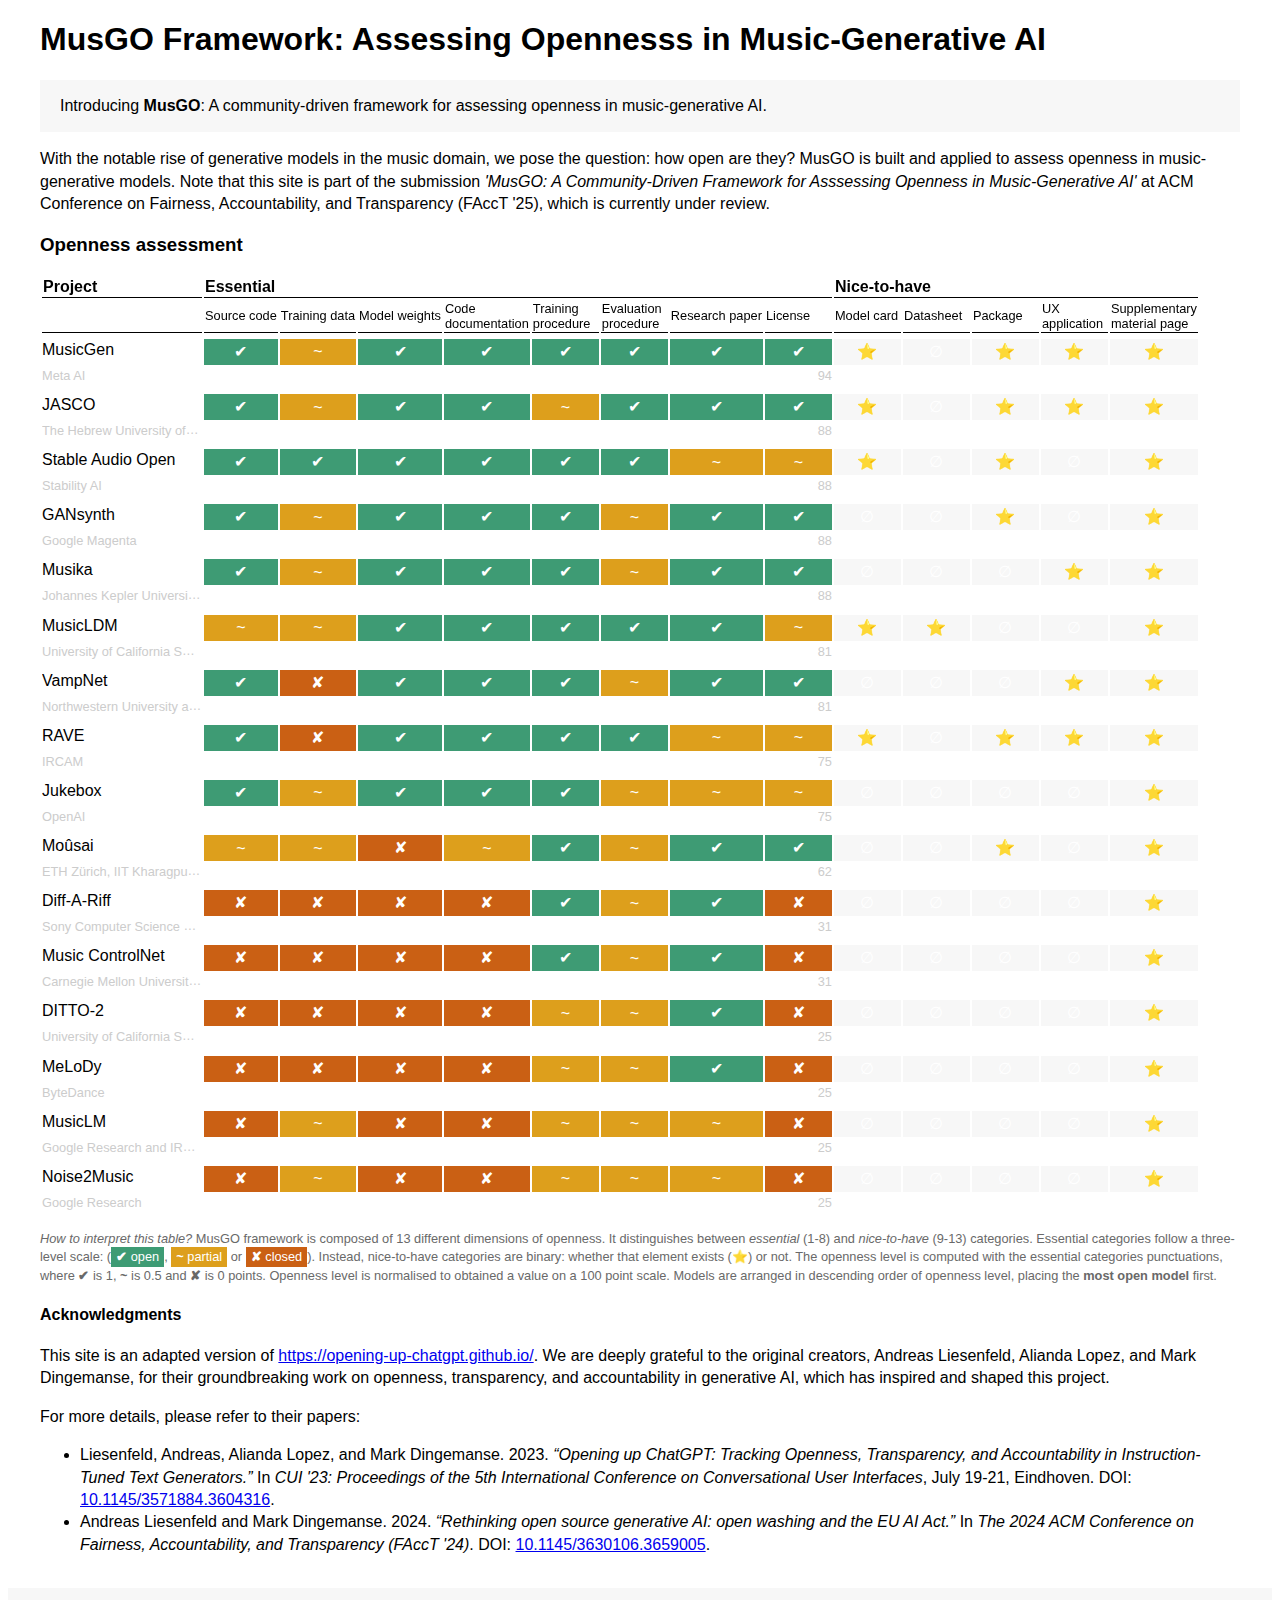
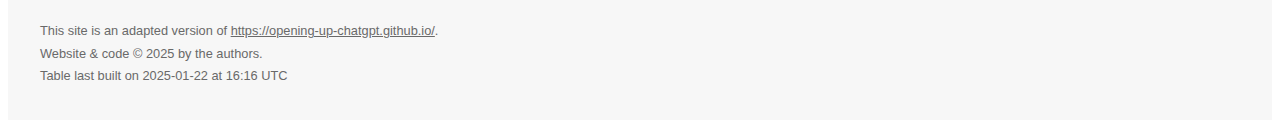
==== commit 42faa73a: "Add initiallinks" ====
--- a/docs/index.html
+++ b/docs/index.html
@@ -21,37 +21,44 @@
 <tr class="second-header"><th></th><th>Source code</th><th>Training data</th><th>Model weights</th><th>Code<br/>documentation</th><th>Training<br/>procedure</th><th>Evaluation<br/>procedure</th><th>Research paper</th><th>License</th><th>Model card</th><th>Datasheet</th><th>Package</th><th>UX<br/>application</th><th>Supplementary<br/>material page</th>
 </tr></tr></thead>
 <tbody>
-<tr class="row-a"><td class="name-cell"><a href="https://github.com/roserbatlleroca/MusGO_framework/blob/main/projects/musicgen.yaml" target="_blank" title="data: musicgen.yaml">MusicGen</a></td><td class="open data-cell"><a href="https://github.com/facebookresearch/audiocraft/blob/main/docs/MUSICGEN.md" target="_blank" title="Code is provided in https://github.com/facebookresearch/audiocraft/ (Training and inference)">✔︎</a></td><td class="partial data-cell"><a href="" target="_blank" title="“We rely on an internal dataset of 10K high-quality music tracks, and on the ShutterStock and Pond5 music data collections2 with respectively 25K and 365K instrument-only music tracks.” “Note that we do NOT provide any of the datasets used for training MusicGen. We provide a dummy dataset containing just a few examples for illustrative purposes.”">~</a></td><td class="open data-cell"><a href="" target="_blank" title="Models are available in the GitHub repository and in Hugging Face.">✔︎</a></td><td class="open data-cell"><a href="" target="_blank" title="Training code is available and seem well documented: https://github.com/facebookresearch/audiocraft/blob/main/docs/MUSICGEN.md Warning: Since data is not available is not easy to replicate.">✔︎</a></td><td class="open data-cell"><a href="" target="_blank" title="Training is well documented. https://github.com/facebookresearch/audiocraft/blob/main/docs/TRAINING.md with training pipelines and environment setup described. Note: Hardware use for training is described in the paper. ">✔︎</a></td><td class="open data-cell"><a href="" target="_blank" title="">✔︎</a></td><td class="open data-cell"><a href="https://arxiv.org/pdf/2306.05284" target="_blank" title="Accepted at NeurIPS 2023">✔︎</a></td><td class="open data-cell"><a href="" target="_blank" title="The code in this repository is released under the MIT license as found in the https://github.com/facebookresearch/audiocraft/blob/main/LICENSE. The models weights in this repository are released under the CC-BY-NC 4.0 license as found in the https://github.com/facebookresearch/audiocraft/blob/main/LICENSE_weights.">✔︎</a></td><td class="star data-cell"><a href="" target="_blank" title="Model card discusses intended use, limitations and biases. https://github.com/facebookresearch/audiocraft/blob/main/model_cards/MUSICGEN_MODEL_CARD.md">⭐</a></td><td class="∅ data-cell"><a href="" target="_blank" title="Data is copyrighted and not available.">∅</a></td><td class="star data-cell"><a href="" target="_blank" title="Has two packages: audiocraft package from Meta, and transformers package from Hugging Face. ">⭐</a></td><td class="star data-cell"><a href="" target="_blank" title="Demo in Hugging Face spaces, user-oriented gradio demo, and jupyter notebooks. https://github.com/facebookresearch/audiocraft/blob/main/docs/MUSICGEN.md#usage">⭐</a></td><td class="star data-cell"><a href="" target="_blank" title="Supplementary material web page with sound examples. https://ai.honu.io/papers/musicgen/">⭐</a></td></tr>
-<tr class="row-b"><td class="org"><a href="https://github.com/facebookresearch/audiocraft/blob/main/docs/MUSICGEN.md" target="_blank" title="">Meta AI</a></td><td colspan="7"></td><td class="source-link"><a href="" target="_blank" title="Meta AI">94</a></td></tr>
-<tr class="row-a"><td class="name-cell"><a href="https://github.com/roserbatlleroca/MusGO_framework/blob/main/projects/jasco.yaml" target="_blank" title="data: jasco.yaml">JASCO</a></td><td class="open data-cell"><a href="https://github.com/facebookresearch/audiocraft/blob/main/docs/JASCO.md" target="_blank" title="Code is avialble at https://github.com/facebookresearch/audiocraft/blob/main/docs/JASCO.md">✔︎</a></td><td class="partial data-cell"><a href="" target="_blank" title="They describe the datasets used to training their model. However, there is a 10k songs set that is not described (proprietary data). ">~</a></td><td class="open data-cell"><a href="" target="_blank" title="Pretrained models are accessible via API ">✔︎</a></td><td class="open data-cell"><a href="" target="_blank" title="Code is documented in GitHub repo, including installation requirements. ">✔︎</a></td><td class="partial data-cell"><a href="" target="_blank" title="Training procedure is described in the research paper, but hardware requirements are not mentioned. ">~</a></td><td class="open data-cell"><a href="" target="_blank" title="">✔︎</a></td><td class="open data-cell"><a href="https://arxiv.org/pdf/2406.10970" target="_blank" title="Accepted at ISMIR 2024. ">✔︎</a></td><td class="open data-cell"><a href="" target="_blank" title=" Code is released under MIT, model weights are released under CC-BY-NC 4.0.">✔︎</a></td><td class="star data-cell"><a href="" target="_blank" title="https://github.com/facebookresearch/audiocraft/blob/main/model_cards/JASCO_MODEL_CARD.md">⭐</a></td><td class="∅ data-cell"><a href="" target="_blank" title="">∅</a></td><td class="star data-cell"><a href="" target="_blank" title="Installable through audiocraft pip package">⭐</a></td><td class="star data-cell"><a href="" target="_blank" title="API provided via Hugging Face. ">⭐</a></td><td class="star data-cell"><a href="" target="_blank" title="https://pages.cs.huji.ac.il/adiyoss-lab/JASCO/">⭐</a></td></tr>
-<tr class="row-b"><td class="org"><a href="https://github.com/facebookresearch/audiocraft/blob/main/docs/JASCO.md" target="_blank" title="">The Hebrew University of Jerusalem, Meta AI</a></td><td colspan="7"></td><td class="source-link"><a href="" target="_blank" title="The Hebrew University of Jerusalem, Meta AI">88</a></td></tr>
-<tr class="row-a"><td class="name-cell"><a href="https://github.com/roserbatlleroca/MusGO_framework/blob/main/projects/stable audio open.yaml" target="_blank" title="data: stable audio open.yaml">Stable Audio Open</a></td><td class="open data-cell"><a href="https://huggingface.co/stabilityai/stable-audio-open-1.0" target="_blank" title=" Code for data processing, training pipeline, and inference is available in the stable-audio-tools repository. Architecture of the mode is specified in the form of a config file.https://github.com/Stability-AI/stable-audio-tools">✔︎</a></td><td class="open data-cell"><a href="" target="_blank" title="Training data can be mapped from Attribution files.https://huggingface.co/stabilityai/stable-audio-open-1.0/blob/main/fma_dataset_attribution2.csv. However, accessibility is subject to accepting Stability AI conditions. ">✔︎</a></td><td class="open data-cell"><a href="" target="_blank" title="Weights are available at: https://huggingface.co/stabilityai/stable-audio-open-1.0. However, accessibility is subject to accepting Stability AI conditions. ">✔︎</a></td><td class="open data-cell"><a href="" target="_blank" title="Documentation of the code is limited for training replicating the model (not specific config files, but those from Stable Audio could be used). However, I think we can still consider the documentation of the code to be enough.https://huggingface.co/stabilityai/stable-audio-open-1.0https://github.com/Stability-AI/stable-audio-tools">✔︎</a></td><td class="open data-cell"><a href="" target="_blank" title="Described in pre-print. Warning: They say they provide the exact parameters for training in the repository, but I can’t find them. ">✔︎</a></td><td class="open data-cell"><a href="" target="_blank" title="">✔︎</a></td><td class="partial data-cell"><a href="http://arxiv.org/abs/2407.14358" target="_blank" title="Paper is in arxiv but it is not peer-reviewed. ">~</a></td><td class="partial data-cell"><a href="" target="_blank" title="Stability AI Community Licensehttps://huggingface.co/stabilityai/stable-audio-open-1.0/blob/main/LICENSE.mdNot an Open Source Initiate(OSI) approved licences ">~</a></td><td class="star data-cell"><a href="" target="_blank" title="Model card in HuggingFace: https://huggingface.co/stabilityai/stable-audio-open-1.0">⭐</a></td><td class="∅ data-cell"><a href="" target="_blank" title="They provide a .csv file listing each wav from Freesound and FMA. But there is no proper datasheet. It’s a pity they don’t get this start because they are careful about the data they use.    ">∅</a></td><td class="star data-cell"><a href="" target="_blank" title="The model can be used with: 1. the https://github.com/Stability-AI/stable-audio-tools library and 2. the https://huggingface.co/docs/diffusers/main/en/index library">⭐</a></td><td class="∅ data-cell"><a href="" target="_blank" title="I can’t find an official user-oriented application apart from the packages and code examples. But I am sure that the community around the model is building this kind of resource. We should check.">∅</a></td><td class="star data-cell"><a href="" target="_blank" title="They provide sound examples in https://stability.ai/news/introducing-stable-audio-open">⭐</a></td></tr>
+<tr class="row-a"><td class="name-cell"><a href="https://github.com/roserbatlleroca/MusGO_framework/blob/main/projects/musicgen.yaml" target="_blank" title="data: musicgen.yaml">MusicGen</a></td><td class="open data-cell"><a href="https://github.com/facebookresearch/audiocraft" target="_blank" title="Code is provided in https://github.com/facebookresearch/audiocraft/ (Training and inference)">✔︎</a></td><td class="partial data-cell"><a href="" target="_blank" title="“We rely on an internal dataset of 10K high-quality music tracks, and on the ShutterStock and Pond5 music data collections2 with respectively 25K and 365K instrument-only music tracks.” “Note that we do NOT provide any of the datasets used for training MusicGen. We provide a dummy dataset containing just a few examples for illustrative purposes.”">~</a></td><td class="open data-cell"><a href="https://huggingface.co/facebook/musicgen-large/tree/main" target="_blank" title="Models are available in the GitHub repository and in Hugging Face.">✔︎</a></td><td class="open data-cell"><a href="https://github.com/facebookresearch/audiocraft/blob/main/docs/MUSICGEN.md" target="_blank" title="Training code is available and seem well documented: https://github.com/facebookresearch/audiocraft/blob/main/docs/MUSICGEN.md Warning: Since data is not available is not easy to replicate.">✔︎</a></td><td class="open data-cell"><a href="https://arxiv.org/pdf/2306.05284" target="_blank" title="Training is well documented. https://github.com/facebookresearch/audiocraft/blob/main/docs/TRAINING.md with training pipelines and environment setup described. Note: Hardware use for training is described in the paper. ">✔︎</a></td><td class="open data-cell"><a href="https://arxiv.org/pdf/2306.05284" target="_blank" title="">✔︎</a></td><td class="open data-cell"><a href="https://proceedings.neurips.cc/paper_files/paper/2023/hash/94b472a1842cd7c56dcb125fb2765fbd-Abstract-Conference.html" target="_blank" title="Accepted at NeurIPS 2023">✔︎</a></td><td class="open data-cell"><a href="https://github.com/facebookresearch/audiocraft/blob/main/LICENSE" target="_blank" title="The code in this repository is released under the MIT license as found in the https://github.com/facebookresearch/audiocraft/blob/main/LICENSE. The models weights in this repository are released under the CC-BY-NC 4.0 license as found in the https://github.com/facebookresearch/audiocraft/blob/main/LICENSE_weights.">✔︎</a></td><td class="star data-cell"><a href="https://github.com/facebookresearch/audiocraft/blob/main/model_cards/MUSICGEN_MODEL_CARD.md" target="_blank" title="Model card discusses intended use, limitations and biases. https://github.com/facebookresearch/audiocraft/blob/main/model_cards/MUSICGEN_MODEL_CARD.md">⭐</a></td><td class="∅ data-cell"><a href="" target="_blank" title="Data is copyrighted and not available.">∅</a></td><td class="star data-cell"><a href="https://pypi.org/project/audiocraft/" target="_blank" title="Has two packages: audiocraft package from Meta, and transformers package from Hugging Face. ">⭐</a></td><td class="star data-cell"><a href="https://huggingface.co/spaces/facebook/MusicGen" target="_blank" title="Demo in Hugging Face spaces, user-oriented gradio demo, and jupyter notebooks. https://github.com/facebookresearch/audiocraft/blob/main/docs/MUSICGEN.md#usage">⭐</a></td><td class="star data-cell"><a href="https://ai.honu.io/papers/musicgen/" target="_blank" title="Supplementary material web page with sound examples. https://ai.honu.io/papers/musicgen/">⭐</a></td></tr>
+<tr class="row-b"><td class="org"><a href="https://github.com/facebookresearch/audiocraft" target="_blank" title="">Meta AI</a></td><td colspan="7"></td><td class="source-link"><a href="" target="_blank" title="Meta AI">94</a></td></tr>
+<tr class="row-a"><td class="name-cell"><a href="https://github.com/roserbatlleroca/MusGO_framework/blob/main/projects/jasco.yaml" target="_blank" title="data: jasco.yaml">JASCO</a></td><td class="open data-cell"><a href="https://github.com/facebookresearch/audiocraft" target="_blank" title="Code is avialble at https://github.com/facebookresearch/audiocraft/blob/main/docs/JASCO.md">✔︎</a></td><td class="partial data-cell"><a href="" target="_blank" title="They describe the datasets used to training their model. However, there is a 10k songs set that is not described (proprietary data). ">~</a></td><td class="open data-cell"><a href="https://huggingface.co/facebook/jasco-chords-drums-400M/tree/main" target="_blank" title="Pretrained models are accessible via API ">✔︎</a></td><td class="open data-cell"><a href="https://github.com/facebookresearch/audiocraft/blob/main/docs/JASCO.md" target="_blank" title="Code is documented in GitHub repo, including installation requirements. ">✔︎</a></td><td class="partial data-cell"><a href="https://arxiv.org/pdf/2406.10970" target="_blank" title="Training procedure is described in the research paper, but hardware requirements are not mentioned. ">~</a></td><td class="open data-cell"><a href="https://arxiv.org/pdf/2406.10970" target="_blank" title="">✔︎</a></td><td class="open data-cell"><a href="https://ismir2024program.ismir.net/poster_65.html" target="_blank" title="Accepted at ISMIR 2024. ">✔︎</a></td><td class="open data-cell"><a href="https://github.com/facebookresearch/audiocraft/blob/main/LICENSE" target="_blank" title=" Code is released under MIT, model weights are released under CC-BY-NC 4.0.">✔︎</a></td><td class="star data-cell"><a href="https://github.com/facebookresearch/audiocraft/blob/main/model_cards/JASCO_MODEL_CARD.md" target="_blank" title="https://github.com/facebookresearch/audiocraft/blob/main/model_cards/JASCO_MODEL_CARD.md">⭐</a></td><td class="∅ data-cell"><a href="" target="_blank" title="">∅</a></td><td class="star data-cell"><a href="https://pypi.org/project/audiocraft/" target="_blank" title="Installable through audiocraft pip package">⭐</a></td><td class="star data-cell"><a href="https://github.com/facebookresearch/audiocraft/blob/main/docs/JASCO.md#api" target="_blank" title="https://github.com/facebookresearch/audiocraft/blob/main/docs/JASCO.md#api">⭐</a></td><td class="star data-cell"><a href="https://pages.cs.huji.ac.il/adiyoss-lab/JASCO/" target="_blank" title="https://pages.cs.huji.ac.il/adiyoss-lab/JASCO/">⭐</a></td></tr>
+<tr class="row-b"><td class="org"><a href="https://github.com/facebookresearch/audiocraft" target="_blank" title="">The Hebrew University of Jerusalem, Meta AI</a></td><td colspan="7"></td><td class="source-link"><a href="" target="_blank" title="The Hebrew University of Jerusalem, Meta AI">88</a></td></tr>
+<tr class="row-a"><td class="name-cell"><a href="https://github.com/roserbatlleroca/MusGO_framework/blob/main/projects/stable audio open.yaml" target="_blank" title="data: stable audio open.yaml">Stable Audio Open</a></td><td class="open data-cell"><a href="https://huggingface.co/stabilityai/stable-audio-open-1.0" target="_blank" title=" Code for data processing, training pipeline, and inference is available in the stable-audio-tools repository. Architecture of the mode is specified in the form of a config file.
+https://github.com/Stability-AI/stable-audio-tools">✔︎</a></td><td class="open data-cell"><a href="" target="_blank" title="Training data can be mapped from Attribution files.https://huggingface.co/stabilityai/stable-audio-open-1.0/blob/main/fma_dataset_attribution2.csv. However, accessibility is subject to accepting Stability AI conditions. ">✔︎</a></td><td class="open data-cell"><a href="" target="_blank" title="Weights are available at: https://huggingface.co/stabilityai/stable-audio-open-1.0. However, accessibility is subject to accepting Stability AI conditions. ">✔︎</a></td><td class="open data-cell"><a href="" target="_blank" title="Documentation of the code is limited for training replicating the model (not specific config files, but those from Stable Audio could be used). However, I think we can still consider the documentation of the code to be enough.
+https://huggingface.co/stabilityai/stable-audio-open-1.0https://github.com/Stability-AI/stable-audio-tools">✔︎</a></td><td class="open data-cell"><a href="http://arxiv.org/abs/2407.14358" target="_blank" title="Described in pre-print. Warning: They say they provide the exact parameters for training in the repository, but I can’t find them. ">✔︎</a></td><td class="open data-cell"><a href="http://arxiv.org/abs/2407.14358" target="_blank" title="">✔︎</a></td><td class="partial data-cell"><a href="" target="_blank" title="Paper is in arxiv but it is not peer-reviewed. ">~</a></td><td class="partial data-cell"><a href="" target="_blank" title="Stability AI Community License
+https://huggingface.co/stabilityai/stable-audio-open-1.0/blob/main/LICENSE.md
+ Not an Open Source Initiate(OSI) approved licences ">~</a></td><td class="star data-cell"><a href="" target="_blank" title="Model card in HuggingFace: https://huggingface.co/stabilityai/stable-audio-open-1.0">⭐</a></td><td class="∅ data-cell"><a href="" target="_blank" title="They provide a .csv file listing each wav from Freesound and FMA. But there is no proper datasheet. It’s a pity they don’t get this start because they are careful about the data they use.    ">∅</a></td><td class="star data-cell"><a href="" target="_blank" title="The model can be used with: 1. the https://github.com/Stability-AI/stable-audio-tools library and 2. the https://huggingface.co/docs/diffusers/main/en/index library">⭐</a></td><td class="∅ data-cell"><a href="" target="_blank" title="I can’t find an official user-oriented application apart from the packages and code examples. But I am sure that the community around the model is building this kind of resource. We should check.">∅</a></td><td class="star data-cell"><a href="" target="_blank" title="They provide sound examples in https://stability.ai/news/introducing-stable-audio-open">⭐</a></td></tr>
 <tr class="row-b"><td class="org"><a href="https://huggingface.co/stabilityai/stable-audio-open-1.0" target="_blank" title="">Stability AI</a></td><td colspan="7"></td><td class="source-link"><a href="" target="_blank" title="Stability AI">88</a></td></tr>
-<tr class="row-a"><td class="name-cell"><a href="https://github.com/roserbatlleroca/MusGO_framework/blob/main/projects/gansynth.yaml" target="_blank" title="data: gansynth.yaml">GANsynth</a></td><td class="open data-cell"><a href="https://github.com/magenta/magenta/tree/main/magenta/models/gansynth" target="_blank" title="Source code is available.">✔︎</a></td><td class="partial data-cell"><a href="" target="_blank" title="Dataset is available, but the reduced version that they use and the newly created test/train splits are not provided.">~</a></td><td class="open data-cell"><a href="" target="_blank" title="Two pretrained checkpoints are provided.">✔︎</a></td><td class="open data-cell"><a href="" target="_blank" title="Codebase is documented, including high-level instructions and configuration files.">✔︎</a></td><td class="open data-cell"><a href="" target="_blank" title="Training procedure is fully documented, including hardware requirements and model configuration.">✔︎</a></td><td class="partial data-cell"><a href="" target="_blank" title="">~</a></td><td class="open data-cell"><a href="https://arxiv.org/abs/1902.08710" target="_blank" title="Accepted at ICLR 2019.">✔︎</a></td><td class="open data-cell"><a href="" target="_blank" title="System is covered by Apache License. ">✔︎</a></td><td class="∅ data-cell"><a href="" target="_blank" title="Very few details are given of the pretrained checkpoints.">∅</a></td><td class="∅ data-cell"><a href="" target="_blank" title="Not available.">∅</a></td><td class="star data-cell"><a href="" target="_blank" title="Available within the magenta pip package.">⭐</a></td><td class="∅ data-cell"><a href="" target="_blank" title="Not available.">∅</a></td><td class="star data-cell"><a href="" target="_blank" title="https://storage.googleapis.com/magentadata/papers/gansynth/index.html">⭐</a></td></tr>
+<tr class="row-a"><td class="name-cell"><a href="https://github.com/roserbatlleroca/MusGO_framework/blob/main/projects/gansynth.yaml" target="_blank" title="data: gansynth.yaml">GANsynth</a></td><td class="open data-cell"><a href="https://github.com/magenta/magenta/tree/main/magenta/models/gansynth" target="_blank" title="Source code is available.">✔︎</a></td><td class="partial data-cell"><a href="https://magenta.tensorflow.org/datasets/nsynth" target="_blank" title="Dataset is available, but the reduced version that they use and the newly created test/train splits are not provided.">~</a></td><td class="open data-cell"><a href="https://github.com/magenta/magenta/blob/main/magenta/models/gansynth/README.md" target="_blank" title="Two pretrained checkpoints are provided.">✔︎</a></td><td class="open data-cell"><a href="https://github.com/magenta/magenta/blob/main/magenta/models/gansynth/README.md" target="_blank" title="Codebase is documented, including high-level instructions and configuration files.">✔︎</a></td><td class="open data-cell"><a href="https://arxiv.org/pdf/1902.08710" target="_blank" title="Training procedure is fully documented, including hardware requirements and model configuration.">✔︎</a></td><td class="partial data-cell"><a href="https://arxiv.org/pdf/1902.08710" target="_blank" title="">~</a></td><td class="open data-cell"><a href="https://openreview.net/forum?id=H1xQVn09FX" target="_blank" title="Accepted at ICLR 2019.">✔︎</a></td><td class="open data-cell"><a href="https://github.com/magenta/magenta/blob/main/LICENSE" target="_blank" title="System is covered by Apache License. ">✔︎</a></td><td class="∅ data-cell"><a href="" target="_blank" title="Very few details are given of the pretrained checkpoints.">∅</a></td><td class="∅ data-cell"><a href="" target="_blank" title="Not available.">∅</a></td><td class="star data-cell"><a href="https://pypi.org/project/magenta/" target="_blank" title="Available within the magenta pip package.">⭐</a></td><td class="∅ data-cell"><a href="" target="_blank" title="Not available.">∅</a></td><td class="star data-cell"><a href="https://storage.googleapis.com/magentadata/papers/gansynth/index.html" target="_blank" title="https://storage.googleapis.com/magentadata/papers/gansynth/index.html">⭐</a></td></tr>
 <tr class="row-b"><td class="org"><a href="https://github.com/magenta/magenta/tree/main/magenta/models/gansynth" target="_blank" title="">Google Magenta</a></td><td colspan="7"></td><td class="source-link"><a href="" target="_blank" title="Google Magenta">88</a></td></tr>
-<tr class="row-a"><td class="name-cell"><a href="https://github.com/roserbatlleroca/MusGO_framework/blob/main/projects/musika.yaml" target="_blank" title="data: musika.yaml">Musika</a></td><td class="open data-cell"><a href="https://github.com/marcoppasini/musika" target="_blank" title="Codebase is available and complete. ">✔︎</a></td><td class="partial data-cell"><a href="" target="_blank" title="Training data is described in the research paper. Some of the data used is publicly available: LibriTTS corpus. However, there are some sections of the used data that are not accessible or detailed enough to fully reconstruct the dataset:  South by SouthWest. Also, music coming from http://jamendo.com under “techno” genre, it not detailed. ">~</a></td><td class="open data-cell"><a href="" target="_blank" title="Weights are publicly available. ">✔︎</a></td><td class="open data-cell"><a href="" target="_blank" title="Codebase is documented, including details on environment and configuration settings. ">✔︎</a></td><td class="open data-cell"><a href="" target="_blank" title="Detailed in research paper and proper instructions are given in the model repository. ">✔︎</a></td><td class="partial data-cell"><a href="" target="_blank" title="">~</a></td><td class="open data-cell"><a href="" target="_blank" title="Accepted at ISMIR 2022.">✔︎</a></td><td class="open data-cell"><a href="" target="_blank" title="MIT License. ">✔︎</a></td><td class="∅ data-cell"><a href="" target="_blank" title="Not available. ">∅</a></td><td class="∅ data-cell"><a href="" target="_blank" title="Not available. ">∅</a></td><td class="∅ data-cell"><a href="" target="_blank" title="Not available. Source code is provided through GitHub, but not as an installable packaged or with version control. ">∅</a></td><td class="star data-cell"><a href="" target="_blank" title="An interface is provided through Gradio. In addition, there is a colab notebook that intends to ease accessibility for non technical users: https://colab.research.google.com/drive/1PowSw3doBURwLE-OTCiWkO8HVbS5paRb">⭐</a></td><td class="star data-cell"><a href="" target="_blank" title="https://marcoppasini.github.io/musika">⭐</a></td></tr>
+<tr class="row-a"><td class="name-cell"><a href="https://github.com/roserbatlleroca/MusGO_framework/blob/main/projects/musika.yaml" target="_blank" title="data: musika.yaml">Musika</a></td><td class="open data-cell"><a href="https://github.com/marcoppasini/musika" target="_blank" title="Codebase is available and complete. ">✔︎</a></td><td class="partial data-cell"><a href="" target="_blank" title="Training data is described in the research paper. Some of the data used is publicly available: LibriTTS corpus. However, there are some sections of the used data that are not accessible or detailed enough to fully reconstruct the dataset:  South by SouthWest. Also, music coming from http://jamendo.com under “techno” genre, it not detailed. ">~</a></td><td class="open data-cell"><a href="https://huggingface.co/musika/musika_techno/tree/main" target="_blank" title="Weights are publicly available. ">✔︎</a></td><td class="open data-cell"><a href="https://github.com/marcoppasini/musika/blob/main/README.md" target="_blank" title="Codebase is documented, including details on environment and configuration settings. ">✔︎</a></td><td class="open data-cell"><a href="https://arxiv.org/pdf/2208.08706" target="_blank" title="Detailed in research paper and proper instructions are given in the model repository. ">✔︎</a></td><td class="partial data-cell"><a href="https://arxiv.org/pdf/2208.08706" target="_blank" title="">~</a></td><td class="open data-cell"><a href="https://ismir2022program.ismir.net/poster_74.html" target="_blank" title="Accepted at ISMIR 2022.">✔︎</a></td><td class="open data-cell"><a href="https://github.com/marcoppasini/musika/blob/main/LICENSE" target="_blank" title="MIT License. ">✔︎</a></td><td class="∅ data-cell"><a href="https://huggingface.co/musika/musika_techno" target="_blank" title="Not available. ">∅</a></td><td class="∅ data-cell"><a href="" target="_blank" title="Not available. ">∅</a></td><td class="∅ data-cell"><a href="" target="_blank" title="Not available. Source code is provided through GitHub, but not as an installable packaged or with version control. ">∅</a></td><td class="star data-cell"><a href="https://colab.research.google.com/drive/1PowSw3doBURwLE-OTCiWkO8HVbS5paRb" target="_blank" title="An interface is provided through Gradio. In addition, there is a colab notebook that intends to ease accessibility for non technical users: https://colab.research.google.com/drive/1PowSw3doBURwLE-OTCiWkO8HVbS5paRb">⭐</a></td><td class="star data-cell"><a href="https://marcoppasini.github.io/musika" target="_blank" title="https://marcoppasini.github.io/musika">⭐</a></td></tr>
 <tr class="row-b"><td class="org"><a href="https://github.com/marcoppasini/musika" target="_blank" title="">Johannes Kepler University Linz</a></td><td colspan="7"></td><td class="source-link"><a href="" target="_blank" title="Johannes Kepler University Linz">88</a></td></tr>
-<tr class="row-a"><td class="name-cell"><a href="https://github.com/roserbatlleroca/MusGO_framework/blob/main/projects/musicldm.yaml" target="_blank" title="data: musicldm.yaml">MusicLDM</a></td><td class="partial data-cell"><a href="https://github.com/RetroCirce/MusicLDM/?tab=readme-ov-file" target="_blank" title="System source code is available at GitHub repository &amp; Hugging Face Diffusers. ">~</a></td><td class="partial data-cell"><a href="" target="_blank" title="MusicLDM is trained on the Audiostock dataset, which contains 9000 music tracks for training and 1000 tracks for testing. Dataset is not directly provided, no information about the original sources accessibility or requirements is provided. ">~</a></td><td class="open data-cell"><a href="" target="_blank" title="Model checkpoints are available here: https://drive.google.com/drive/folders/15VDVcIgf99YRM5oGXhRxa_Rowl54uWho?usp=sharing">✔︎</a></td><td class="open data-cell"><a href="" target="_blank" title="Description on how to use the code is provided in the GitHub repo and through Hugging Face Diffusers. ">✔︎</a></td><td class="open data-cell"><a href="" target="_blank" title="Training procedure is documented in the research article preprint and in the appendix additional page for the peer-reviewed version: https://musicldm.github.io/appendix/. Authors include specifications on hyperparameters, GPU requirements and model configurations. ">✔︎</a></td><td class="open data-cell"><a href="" target="_blank" title="">✔︎</a></td><td class="open data-cell"><a href="https://arxiv.org/pdf/2308.01546" target="_blank" title="This article has been accepted at ICASSP 2024. The access of such paper is limited to IEEE Xplore access: https://ieeexplore.ieee.org/document/10447265. A preprint is available in arXiv: https://arxiv.org/pdf/2308.01546">✔︎</a></td><td class="partial data-cell"><a href="" target="_blank" title="Attribution-NonCommercial-ShareAlike 4.0 International">~</a></td><td class="star data-cell"><a href="" target="_blank" title="Available at HuggingFace: https://huggingface.co/ucsd-reach/musicldm Information about model’s evaluation and limitations is missing and model’s architecture is just mentioned.  ">⭐</a></td><td class="star data-cell"><a href="" target="_blank" title="There is a data card: https://github.com/LAION-AI/audio-dataset/blob/main/data_card/Audiostock.md. However, content is limited to data sources origin and details on how to reproduce the data collection. Details on curation and other considerations, such as consent, limitations and selection strategies are missing. ">⭐</a></td><td class="∅ data-cell"><a href="" target="_blank" title="">∅</a></td><td class="∅ data-cell"><a href="" target="_blank" title="API is shut down temporarily. Should be released again soon. ">∅</a></td><td class="star data-cell"><a href="" target="_blank" title="https://musicldm.github.io/">⭐</a></td></tr>
+<tr class="row-a"><td class="name-cell"><a href="https://github.com/roserbatlleroca/MusGO_framework/blob/main/projects/musicldm.yaml" target="_blank" title="data: musicldm.yaml">MusicLDM</a></td><td class="partial data-cell"><a href="https://github.com/RetroCirce/MusicLDM/?tab=readme-ov-file" target="_blank" title="System source code is available at GitHub repository &amp; Hugging Face Diffusers. ">~</a></td><td class="partial data-cell"><a href="" target="_blank" title="MusicLDM is trained on the Audiostock dataset, which contains 9000 music tracks for training and 1000 tracks for testing. Dataset is not directly provided, no information about the original sources accessibility or requirements is provided. ">~</a></td><td class="open data-cell"><a href="" target="_blank" title="Model checkpoints are available here: https://drive.google.com/drive/folders/15VDVcIgf99YRM5oGXhRxa_Rowl54uWho?usp=sharing">✔︎</a></td><td class="open data-cell"><a href="" target="_blank" title="Description on how to use the code is provided in the GitHub repo and through Hugging Face Diffusers. 
+">✔︎</a></td><td class="open data-cell"><a href="https://arxiv.org/pdf/2308.01546" target="_blank" title="Training procedure is documented in the research article preprint and in the appendix additional page for the peer-reviewed version: https://musicldm.github.io/appendix/. Authors include specifications on hyperparameters, GPU requirements and model configurations. ">✔︎</a></td><td class="open data-cell"><a href="https://arxiv.org/pdf/2308.01546" target="_blank" title="">✔︎</a></td><td class="open data-cell"><a href="https://ieeexplore.ieee.org/stamp/stamp.jsp?tp=&amp;arnumber=10447265" target="_blank" title="This article has been accepted at ICASSP 2024. The access of such paper is limited to IEEE Xplore access: https://ieeexplore.ieee.org/document/10447265. A preprint is available in arXiv: https://arxiv.org/pdf/2308.01546">✔︎</a></td><td class="partial data-cell"><a href="" target="_blank" title="Attribution-NonCommercial-ShareAlike 4.0 International">~</a></td><td class="star data-cell"><a href="" target="_blank" title="Available at HuggingFace: https://huggingface.co/ucsd-reach/musicldm 
+ Information about model’s evaluation and limitations is missing and model’s architecture is just mentioned.  ">⭐</a></td><td class="star data-cell"><a href="" target="_blank" title="There is a data card: https://github.com/LAION-AI/audio-dataset/blob/main/data_card/Audiostock.md. However, content is limited to data sources origin and details on how to reproduce the data collection. Details on curation and other considerations, such as consent, limitations and selection strategies are missing. ">⭐</a></td><td class="∅ data-cell"><a href="" target="_blank" title="">∅</a></td><td class="∅ data-cell"><a href="" target="_blank" title="API is shut down temporarily. Should be released again soon. ">∅</a></td><td class="star data-cell"><a href="" target="_blank" title="https://musicldm.github.io/">⭐</a></td></tr>
 <tr class="row-b"><td class="org"><a href="https://github.com/RetroCirce/MusicLDM/?tab=readme-ov-file" target="_blank" title="">University of California San Diego, Mila-Quebec Artificial Intelligence Institute, University of Surrey, LAION</a></td><td colspan="7"></td><td class="source-link"><a href="" target="_blank" title="University of California San Diego, Mila-Quebec Artificial Intelligence Institute, University of Surrey, LAION">81</a></td></tr>
-<tr class="row-a"><td class="name-cell"><a href="https://github.com/roserbatlleroca/MusGO_framework/blob/main/projects/vampnet.yaml" target="_blank" title="data: vampnet.yaml">VampNet</a></td><td class="open data-cell"><a href="https://github.com/hugofloresgarcia/vampnet" target="_blank" title="System source code is available and accessible at https://github.com/hugofloresgarcia/vampnet.">✔︎</a></td><td class="closed data-cell"><a href="" target="_blank" title="Dataset is not available nor is completely described. ">✘</a></td><td class="open data-cell"><a href="" target="_blank" title="Model checkpoints are available https://zenodo.org/records/8136629. The weights for the models are licensed https://creativecommons.org/licenses/by-nc-sa/4.0/deed.ml">✔︎</a></td><td class="open data-cell"><a href="" target="_blank" title="Codebase is documented. ">✔︎</a></td><td class="open data-cell"><a href="" target="_blank" title="Described in the article, with multiple details on architecture, hyperparameters, GPU usage">✔︎</a></td><td class="partial data-cell"><a href="" target="_blank" title="">~</a></td><td class="open data-cell"><a href="https://arxiv.org/abs/2307.04686" target="_blank" title="Article peer-reviewed &amp; accepted at ISMIR 2023: https://archives.ismir.net/ismir2023/paper/000042.pdf">✔︎</a></td><td class="open data-cell"><a href="" target="_blank" title="MIT License">✔︎</a></td><td class="∅ data-cell"><a href="" target="_blank" title="">∅</a></td><td class="∅ data-cell"><a href="" target="_blank" title="">∅</a></td><td class="∅ data-cell"><a href="" target="_blank" title="">∅</a></td><td class="star data-cell"><a href="" target="_blank" title="Gradio UI is provided in the codebase. ">⭐</a></td><td class="star data-cell"><a href="" target="_blank" title="Untitled (https://www.notion.so/e37aabd0d5f1493aa42c5711d0764b33?pvs=21) ">⭐</a></td></tr>
+<tr class="row-a"><td class="name-cell"><a href="https://github.com/roserbatlleroca/MusGO_framework/blob/main/projects/vampnet.yaml" target="_blank" title="data: vampnet.yaml">VampNet</a></td><td class="open data-cell"><a href="https://github.com/hugofloresgarcia/vampnet" target="_blank" title="System source code is available and accessible at https://github.com/hugofloresgarcia/vampnet.">✔︎</a></td><td class="closed data-cell"><a href="" target="_blank" title="Dataset is not available nor is completely described. ">✘</a></td><td class="open data-cell"><a href="" target="_blank" title="Model checkpoints are available https://zenodo.org/records/8136629. The weights for the models are licensed https://creativecommons.org/licenses/by-nc-sa/4.0/deed.ml">✔︎</a></td><td class="open data-cell"><a href="" target="_blank" title="Codebase is documented. ">✔︎</a></td><td class="open data-cell"><a href="https://arxiv.org/abs/2307.04686" target="_blank" title="Described in the article, with multiple details on architecture, hyperparameters, GPU usage">✔︎</a></td><td class="partial data-cell"><a href="https://arxiv.org/abs/2307.04686" target="_blank" title="">~</a></td><td class="open data-cell"><a href="https://archives.ismir.net/ismir2023/paper/000042.pdf" target="_blank" title="Article peer-reviewed &amp; accepted at ISMIR 2023: https://archives.ismir.net/ismir2023/paper/000042.pdf">✔︎</a></td><td class="open data-cell"><a href="" target="_blank" title="MIT License">✔︎</a></td><td class="∅ data-cell"><a href="" target="_blank" title="">∅</a></td><td class="∅ data-cell"><a href="" target="_blank" title="">∅</a></td><td class="∅ data-cell"><a href="" target="_blank" title="">∅</a></td><td class="star data-cell"><a href="" target="_blank" title="Gradio UI is provided in the codebase. ">⭐</a></td><td class="star data-cell"><a href="" target="_blank" title="Untitled (https://www.notion.so/e37aabd0d5f1493aa42c5711d0764b33?pvs=21) ">⭐</a></td></tr>
 <tr class="row-b"><td class="org"><a href="https://github.com/hugofloresgarcia/vampnet" target="_blank" title="">Northwestern University and Descript Inc</a></td><td colspan="7"></td><td class="source-link"><a href="" target="_blank" title="Northwestern University and Descript Inc">81</a></td></tr>
-<tr class="row-a"><td class="name-cell"><a href="https://github.com/roserbatlleroca/MusGO_framework/blob/main/projects/rave.yaml" target="_blank" title="data: rave.yaml">RAVE</a></td><td class="open data-cell"><a href="https://github.com/acids-ircam/RAVE" target="_blank" title="Source code is available, including data preparation, model architecture, training pipeline and inference.">✔︎</a></td><td class="closed data-cell"><a href="" target="_blank" title="Training data is internal and just briefly described. ">✘</a></td><td class="open data-cell"><a href="" target="_blank" title="Several pretrained models are provided.">✔︎</a></td><td class="open data-cell"><a href="" target="_blank" title="Code is thoroughly documented, allowing for understanding and reproducibility of the model.">✔︎</a></td><td class="open data-cell"><a href="" target="_blank" title="Training procedure is described.">✔︎</a></td><td class="open data-cell"><a href="" target="_blank" title="">✔︎</a></td><td class="partial data-cell"><a href="https://arxiv.org/pdf/2111.05011" target="_blank" title="Rejected at ICLR 2022. No peer-reviewed version. ">~</a></td><td class="partial data-cell"><a href="" target="_blank" title="System covered by an CC BY-NC 4.0 license.">~</a></td><td class="star data-cell"><a href="" target="_blank" title="https://acids-ircam.github.io/rave_models_download">⭐</a></td><td class="∅ data-cell"><a href="" target="_blank" title="Not available.">∅</a></td><td class="star data-cell"><a href="" target="_blank" title="Pip package is available.">⭐</a></td><td class="star data-cell"><a href="" target="_blank" title="Real-time implementation of the model and tutorials are provided.">⭐</a></td><td class="star data-cell"><a href="" target="_blank" title="https://anonymous84654.github.io/RAVE_anonymous/">⭐</a></td></tr>
+<tr class="row-a"><td class="name-cell"><a href="https://github.com/roserbatlleroca/MusGO_framework/blob/main/projects/rave.yaml" target="_blank" title="data: rave.yaml">RAVE</a></td><td class="open data-cell"><a href="https://github.com/acids-ircam/RAVE" target="_blank" title="Source code is available, including data preparation, model architecture, training pipeline and inference.">✔︎</a></td><td class="closed data-cell"><a href="" target="_blank" title="Training data is internal and just briefly described. ">✘</a></td><td class="open data-cell"><a href="" target="_blank" title="Several pretrained models are provided.">✔︎</a></td><td class="open data-cell"><a href="" target="_blank" title="Code is thoroughly documented, allowing for understanding and reproducibility of the model.">✔︎</a></td><td class="open data-cell"><a href="https://arxiv.org/pdf/2111.05011" target="_blank" title="Training procedure is described.">✔︎</a></td><td class="open data-cell"><a href="https://arxiv.org/pdf/2111.05011" target="_blank" title="">✔︎</a></td><td class="partial data-cell"><a href="submitted to ICLR 2022, but rejected: https://openreview.net/forum?id=cdwobSbmsjA" target="_blank" title="Rejected at ICLR 2022. No peer-reviewed version. ">~</a></td><td class="partial data-cell"><a href="" target="_blank" title="System covered by an CC BY-NC 4.0 license.">~</a></td><td class="star data-cell"><a href="" target="_blank" title="https://acids-ircam.github.io/rave_models_download">⭐</a></td><td class="∅ data-cell"><a href="" target="_blank" title="Not available.">∅</a></td><td class="star data-cell"><a href="" target="_blank" title="Pip package is available.">⭐</a></td><td class="star data-cell"><a href="" target="_blank" title="Real-time implementation of the model and tutorials are provided.">⭐</a></td><td class="star data-cell"><a href="" target="_blank" title="https://anonymous84654.github.io/RAVE_anonymous/">⭐</a></td></tr>
 <tr class="row-b"><td class="org"><a href="https://github.com/acids-ircam/RAVE" target="_blank" title="">IRCAM</a></td><td colspan="7"></td><td class="source-link"><a href="" target="_blank" title="IRCAM">75</a></td></tr>
-<tr class="row-a"><td class="name-cell"><a href="https://github.com/roserbatlleroca/MusGO_framework/blob/main/projects/jukebox.yaml" target="_blank" title="data: jukebox.yaml">Jukebox</a></td><td class="open data-cell"><a href="https://github.com/openai/jukebox" target="_blank" title="Code is available at https://github.com/openai/jukebox">✔︎</a></td><td class="partial data-cell"><a href="" target="_blank" title="Training data is partially described in the preprint article. However, relevant information is missing, such as specific sources, and data itself cannot be accessed — dataset is not publicly available. ">~</a></td><td class="open data-cell"><a href="" target="_blank" title="Weights are available.">✔︎</a></td><td class="open data-cell"><a href="" target="_blank" title="Codebase is documented. ">✔︎</a></td><td class="open data-cell"><a href="" target="_blank" title="Information available between article and GitHub repository.  ">✔︎</a></td><td class="partial data-cell"><a href="" target="_blank" title="">~</a></td><td class="partial data-cell"><a href="https://arxiv.org/pdf/2005.00341" target="_blank" title="Only preprint of the research paper is available. ">~</a></td><td class="partial data-cell"><a href="" target="_blank" title="Codebase is licensed under a non-commercial use license by OpenAI. ">~</a></td><td class="∅ data-cell"><a href="" target="_blank" title="Not available. ">∅</a></td><td class="∅ data-cell"><a href="" target="_blank" title="Not available. ">∅</a></td><td class="∅ data-cell"><a href="" target="_blank" title="Not available. Codebase is officially not mantained. ">∅</a></td><td class="∅ data-cell"><a href="" target="_blank" title="">∅</a></td><td class="star data-cell"><a href="" target="_blank" title="A demo/summary page is available: https://openai.com/index/jukebox/However, sonifications of the examples generations are not available anymore. There exist another site with generation examples, but most of them are not available https://jukebox.openai.com/. In addition, a colab notebook is provided: https://colab.research.google.com/github/openai/jukebox/blob/master/jukebox/Interacting_with_Jukebox.ipynb">⭐</a></td></tr>
+<tr class="row-a"><td class="name-cell"><a href="https://github.com/roserbatlleroca/MusGO_framework/blob/main/projects/jukebox.yaml" target="_blank" title="data: jukebox.yaml">Jukebox</a></td><td class="open data-cell"><a href="https://github.com/openai/jukebox" target="_blank" title="Code is available at https://github.com/openai/jukebox">✔︎</a></td><td class="partial data-cell"><a href="" target="_blank" title="Training data is partially described in the preprint article. However, relevant information is missing, such as specific sources, and data itself cannot be accessed — dataset is not publicly available. ">~</a></td><td class="open data-cell"><a href="" target="_blank" title="Weights are available.">✔︎</a></td><td class="open data-cell"><a href="" target="_blank" title="Codebase is documented. ">✔︎</a></td><td class="open data-cell"><a href="https://arxiv.org/pdf/2005.00341" target="_blank" title="Information available between article and GitHub repository.  ">✔︎</a></td><td class="partial data-cell"><a href="https://arxiv.org/pdf/2005.00341" target="_blank" title="">~</a></td><td class="partial data-cell"><a href="No peer-reviewed article found. " target="_blank" title="Only preprint of the research paper is available. ">~</a></td><td class="partial data-cell"><a href="" target="_blank" title="Codebase is licensed under a non-commercial use license by OpenAI. ">~</a></td><td class="∅ data-cell"><a href="" target="_blank" title="Not available. ">∅</a></td><td class="∅ data-cell"><a href="" target="_blank" title="Not available. ">∅</a></td><td class="∅ data-cell"><a href="" target="_blank" title="Not available. Codebase is officially not mantained. ">∅</a></td><td class="∅ data-cell"><a href="" target="_blank" title="">∅</a></td><td class="star data-cell"><a href="" target="_blank" title="A demo/summary page is available: https://openai.com/index/jukebox/
+However, sonifications of the examples generations are not available anymore. There exist another site with generation examples, but most of them are not available https://jukebox.openai.com/. In addition, a colab notebook is provided: https://colab.research.google.com/github/openai/jukebox/blob/master/jukebox/Interacting_with_Jukebox.ipynb">⭐</a></td></tr>
 <tr class="row-b"><td class="org"><a href="https://github.com/openai/jukebox" target="_blank" title="">OpenAI</a></td><td colspan="7"></td><td class="source-link"><a href="" target="_blank" title="OpenAI">75</a></td></tr>
-<tr class="row-a"><td class="name-cell"><a href="https://github.com/roserbatlleroca/MusGO_framework/blob/main/projects/moûsai.yaml" target="_blank" title="data: moûsai.yaml">Moûsai</a></td><td class="partial data-cell"><a href="https://github.com/archinetai/audio-diffusion-pytorch" target="_blank" title="They provide an audio diffusion library that includes different models. However, the configs shown are indicative and untested, see https://arxiv.org/abs/2301.11757 for the configs used in the paper.">~</a></td><td class="partial data-cell"><a href="" target="_blank" title="How the data is collected and acquired, including licensing issues, is detailed in the research paper. However, the exact list of songs in the dataset nor direct access to the dataset is available. ">~</a></td><td class="closed data-cell"><a href="" target="_blank" title="In the GitHub repo, authors mention that “no pre-trained models are provided here”. ">✘</a></td><td class="partial data-cell"><a href="" target="_blank" title="Code is partially describe. How to use Moûsai is not straightforward described.">~</a></td><td class="open data-cell"><a href="" target="_blank" title="Training procedure is describe in the article, including hardware requirements and model configuration. ">✔︎</a></td><td class="partial data-cell"><a href="" target="_blank" title="">~</a></td><td class="open data-cell"><a href="https://arxiv.org/abs/2301.11757" target="_blank" title="Accepted at ACL 2024">✔︎</a></td><td class="open data-cell"><a href="" target="_blank" title="Code is under the MIT license. ">✔︎</a></td><td class="∅ data-cell"><a href="" target="_blank" title="">∅</a></td><td class="∅ data-cell"><a href="" target="_blank" title="">∅</a></td><td class="star data-cell"><a href="" target="_blank" title="Code belongs to https://github.com/archinetai/audio-diffusion-pytorch library">⭐</a></td><td class="∅ data-cell"><a href="" target="_blank" title="">∅</a></td><td class="star data-cell"><a href="" target="_blank" title="Supplementary material is available at Untitled (https://www.notion.so/ebe6e9e528984fa1b226d408f6002d87?pvs=21) ">⭐</a></td></tr>
+<tr class="row-a"><td class="name-cell"><a href="https://github.com/roserbatlleroca/MusGO_framework/blob/main/projects/moûsai.yaml" target="_blank" title="data: moûsai.yaml">Moûsai</a></td><td class="partial data-cell"><a href="https://github.com/archinetai/audio-diffusion-pytorch" target="_blank" title="They provide an audio diffusion library that includes different models. However, the configs shown are indicative and untested, see https://arxiv.org/abs/2301.11757 for the configs used in the paper.">~</a></td><td class="partial data-cell"><a href="" target="_blank" title="How the data is collected and acquired, including licensing issues, is detailed in the research paper. However, the exact list of songs in the dataset nor direct access to the dataset is available. ">~</a></td><td class="closed data-cell"><a href="" target="_blank" title="In the GitHub repo, authors mention that “no pre-trained models are provided here”. ">✘</a></td><td class="partial data-cell"><a href="" target="_blank" title="Code is partially describe. How to use Moûsai is not straightforward described.">~</a></td><td class="open data-cell"><a href="https://arxiv.org/abs/2301.11757" target="_blank" title="Training procedure is describe in the article, including hardware requirements and model configuration. ">✔︎</a></td><td class="partial data-cell"><a href="https://arxiv.org/abs/2301.11757" target="_blank" title="">~</a></td><td class="open data-cell"><a href="" target="_blank" title="Accepted at ACL 2024">✔︎</a></td><td class="open data-cell"><a href="" target="_blank" title="Code is under the MIT license. ">✔︎</a></td><td class="∅ data-cell"><a href="" target="_blank" title="">∅</a></td><td class="∅ data-cell"><a href="" target="_blank" title="">∅</a></td><td class="star data-cell"><a href="" target="_blank" title="Code belongs to https://github.com/archinetai/audio-diffusion-pytorch library">⭐</a></td><td class="∅ data-cell"><a href="" target="_blank" title="">∅</a></td><td class="star data-cell"><a href="" target="_blank" title="Supplementary material is available at Untitled (https://www.notion.so/ebe6e9e528984fa1b226d408f6002d87?pvs=21) ">⭐</a></td></tr>
 <tr class="row-b"><td class="org"><a href="https://github.com/archinetai/audio-diffusion-pytorch" target="_blank" title="">ETH Zürich, IIT Kharagpur, Max Planck Institute</a></td><td colspan="7"></td><td class="source-link"><a href="" target="_blank" title="ETH Zürich, IIT Kharagpur, Max Planck Institute">62</a></td></tr>
-<tr class="row-a"><td class="name-cell"><a href="https://github.com/roserbatlleroca/MusGO_framework/blob/main/projects/diff-a-riff.yaml" target="_blank" title="data: diff-a-riff.yaml">Diff-A-Riff</a></td><td class="closed data-cell"><a href="" target="_blank" title="No source code.">✘</a></td><td class="closed data-cell"><a href="" target="_blank" title="Dataset is closed and only briefly described. ">✘</a></td><td class="closed data-cell"><a href="" target="_blank" title="Not provided.">✘</a></td><td class="closed data-cell"><a href="" target="_blank" title="No source code.">✘</a></td><td class="open data-cell"><a href="" target="_blank" title="Training procedure is properly described.">✔︎</a></td><td class="partial data-cell"><a href="" target="_blank" title="">~</a></td><td class="open data-cell"><a href="https://arxiv.org/abs/2406.08384" target="_blank" title="Accepted at ISMIR 2024">✔︎</a></td><td class="closed data-cell"><a href="" target="_blank" title="Not available.">✘</a></td><td class="∅ data-cell"><a href="" target="_blank" title="Not available.">∅</a></td><td class="∅ data-cell"><a href="" target="_blank" title="Not available.">∅</a></td><td class="∅ data-cell"><a href="" target="_blank" title="Not available.">∅</a></td><td class="∅ data-cell"><a href="" target="_blank" title="Not available.">∅</a></td><td class="star data-cell"><a href="" target="_blank" title="https://sonycslparis.github.io/diffariff-companion/">⭐</a></td></tr>
+<tr class="row-a"><td class="name-cell"><a href="https://github.com/roserbatlleroca/MusGO_framework/blob/main/projects/diff-a-riff.yaml" target="_blank" title="data: diff-a-riff.yaml">Diff-A-Riff</a></td><td class="closed data-cell"><a href="" target="_blank" title="No source code.">✘</a></td><td class="closed data-cell"><a href="" target="_blank" title="Dataset is closed and only briefly described. ">✘</a></td><td class="closed data-cell"><a href="" target="_blank" title="Not provided.">✘</a></td><td class="closed data-cell"><a href="" target="_blank" title="No source code.">✘</a></td><td class="open data-cell"><a href="https://arxiv.org/abs/2406.08384" target="_blank" title="Training procedure is properly described.">✔︎</a></td><td class="partial data-cell"><a href="https://arxiv.org/abs/2406.08384" target="_blank" title="">~</a></td><td class="open data-cell"><a href="https://arxiv.org/abs/2406.08384" target="_blank" title="Accepted at ISMIR 2024">✔︎</a></td><td class="closed data-cell"><a href="" target="_blank" title="Not available.">✘</a></td><td class="∅ data-cell"><a href="" target="_blank" title="Not available.">∅</a></td><td class="∅ data-cell"><a href="" target="_blank" title="Not available.">∅</a></td><td class="∅ data-cell"><a href="" target="_blank" title="Not available.">∅</a></td><td class="∅ data-cell"><a href="" target="_blank" title="Not available.">∅</a></td><td class="star data-cell"><a href="" target="_blank" title="https://sonycslparis.github.io/diffariff-companion/">⭐</a></td></tr>
 <tr class="row-b"><td class="org"><a href="" target="_blank" title="">Sony Computer Science Laboratories Paris and Queen Mary University of London</a></td><td colspan="7"></td><td class="source-link"><a href="" target="_blank" title="Sony Computer Science Laboratories Paris and Queen Mary University of London">31</a></td></tr>
-<tr class="row-a"><td class="name-cell"><a href="https://github.com/roserbatlleroca/MusGO_framework/blob/main/projects/music controlnet.yaml" target="_blank" title="data: music controlnet.yaml">Music ControlNet</a></td><td class="closed data-cell"><a href="" target="_blank" title="No official code repository available.">✘</a></td><td class="closed data-cell"><a href="" target="_blank" title="Very limited description of the data used for training, and no sources provided.">✘</a></td><td class="closed data-cell"><a href="" target="_blank" title="No model weights provided.">✘</a></td><td class="closed data-cell"><a href="" target="_blank" title="No source code available so no documentation.">✘</a></td><td class="open data-cell"><a href="" target="_blank" title="Training procedure is described in detail in the paper.">✔︎</a></td><td class="partial data-cell"><a href="" target="_blank" title="">~</a></td><td class="open data-cell"><a href="https://arxiv.org/pdf/2311.07069" target="_blank" title="A peer-reviewed paper is available and publicly accessible.">✔︎</a></td><td class="closed data-cell"><a href="" target="_blank" title="Not available.">✘</a></td><td class="∅ data-cell"><a href="" target="_blank" title="No model card available.">∅</a></td><td class="∅ data-cell"><a href="" target="_blank" title="No datasheet available.">∅</a></td><td class="∅ data-cell"><a href="" target="_blank" title="No package available.">∅</a></td><td class="∅ data-cell"><a href="" target="_blank" title="No user interface nor real-time implementation available.">∅</a></td><td class="star data-cell"><a href="" target="_blank" title="https://musiccontrolnet.github.io/web/">⭐</a></td></tr>
+<tr class="row-a"><td class="name-cell"><a href="https://github.com/roserbatlleroca/MusGO_framework/blob/main/projects/music controlnet.yaml" target="_blank" title="data: music controlnet.yaml">Music ControlNet</a></td><td class="closed data-cell"><a href="" target="_blank" title="No official code repository available.">✘</a></td><td class="closed data-cell"><a href="" target="_blank" title="Very limited description of the data used for training, and no sources provided.">✘</a></td><td class="closed data-cell"><a href="" target="_blank" title="No model weights provided.">✘</a></td><td class="closed data-cell"><a href="" target="_blank" title="No source code available so no documentation.">✘</a></td><td class="open data-cell"><a href="https://arxiv.org/pdf/2311.07069" target="_blank" title="Training procedure is described in detail in the paper.">✔︎</a></td><td class="partial data-cell"><a href="https://arxiv.org/pdf/2311.07069" target="_blank" title="">~</a></td><td class="open data-cell"><a href="https://dl.acm.org/doi/10.1109/TASLP.2024.3399026" target="_blank" title="A peer-reviewed paper is available and publicly accessible.">✔︎</a></td><td class="closed data-cell"><a href="" target="_blank" title="Not available.">✘</a></td><td class="∅ data-cell"><a href="" target="_blank" title="No model card available.">∅</a></td><td class="∅ data-cell"><a href="" target="_blank" title="No datasheet available.">∅</a></td><td class="∅ data-cell"><a href="" target="_blank" title="No package available.">∅</a></td><td class="∅ data-cell"><a href="" target="_blank" title="No user interface nor real-time implementation available.">∅</a></td><td class="star data-cell"><a href="" target="_blank" title="https://musiccontrolnet.github.io/web/">⭐</a></td></tr>
 <tr class="row-b"><td class="org"><a href="" target="_blank" title="">Carnegie Mellon University and Adobe Research</a></td><td colspan="7"></td><td class="source-link"><a href="" target="_blank" title="Carnegie Mellon University and Adobe Research">31</a></td></tr>
-<tr class="row-a"><td class="name-cell"><a href="https://github.com/roserbatlleroca/MusGO_framework/blob/main/projects/ditto-2.yaml" target="_blank" title="data: ditto-2.yaml">DITTO-2</a></td><td class="closed data-cell"><a href="" target="_blank" title="No code repository.">✘</a></td><td class="closed data-cell"><a href="" target="_blank" title="Training data neither available nor properly described.">✘</a></td><td class="closed data-cell"><a href="" target="_blank" title="Not provided.">✘</a></td><td class="closed data-cell"><a href="" target="_blank" title="No code repository.">✘</a></td><td class="partial data-cell"><a href="" target="_blank" title="Training procedure is partially described.">~</a></td><td class="partial data-cell"><a href="" target="_blank" title="">~</a></td><td class="open data-cell"><a href="https://arxiv.org/abs/2405.20289" target="_blank" title="Accepted at ISMIR 2024">✔︎</a></td><td class="closed data-cell"><a href="" target="_blank" title="Not available.">✘</a></td><td class="∅ data-cell"><a href="" target="_blank" title="Not available.">∅</a></td><td class="∅ data-cell"><a href="" target="_blank" title="Not available.">∅</a></td><td class="∅ data-cell"><a href="" target="_blank" title="Not available.">∅</a></td><td class="∅ data-cell"><a href="" target="_blank" title="Not available.">∅</a></td><td class="star data-cell"><a href="" target="_blank" title="https://ditto-music.github.io/ditto2/">⭐</a></td></tr>
+<tr class="row-a"><td class="name-cell"><a href="https://github.com/roserbatlleroca/MusGO_framework/blob/main/projects/ditto-2.yaml" target="_blank" title="data: ditto-2.yaml">DITTO-2</a></td><td class="closed data-cell"><a href="" target="_blank" title="No code repository.">✘</a></td><td class="closed data-cell"><a href="" target="_blank" title="Training data neither available nor properly described.">✘</a></td><td class="closed data-cell"><a href="" target="_blank" title="Not provided.">✘</a></td><td class="closed data-cell"><a href="" target="_blank" title="No code repository.">✘</a></td><td class="partial data-cell"><a href="https://arxiv.org/abs/2405.20289" target="_blank" title="Training procedure is partially described.">~</a></td><td class="partial data-cell"><a href="https://arxiv.org/abs/2405.20289" target="_blank" title="">~</a></td><td class="open data-cell"><a href="Should be in the ISMIR website, but you need GD permision: https://ismir2024program.ismir.net/poster_146.html#paper" target="_blank" title="Accepted at ISMIR 2024">✔︎</a></td><td class="closed data-cell"><a href="" target="_blank" title="Not available.">✘</a></td><td class="∅ data-cell"><a href="" target="_blank" title="Not available.">∅</a></td><td class="∅ data-cell"><a href="" target="_blank" title="Not available.">∅</a></td><td class="∅ data-cell"><a href="" target="_blank" title="Not available.">∅</a></td><td class="∅ data-cell"><a href="" target="_blank" title="Not available.">∅</a></td><td class="star data-cell"><a href="" target="_blank" title="https://ditto-music.github.io/ditto2/">⭐</a></td></tr>
 <tr class="row-b"><td class="org"><a href="" target="_blank" title="">University of California San Diego and Adobe Research</a></td><td colspan="7"></td><td class="source-link"><a href="" target="_blank" title="University of California San Diego and Adobe Research">25</a></td></tr>
-<tr class="row-a"><td class="name-cell"><a href="https://github.com/roserbatlleroca/MusGO_framework/blob/main/projects/melody.yaml" target="_blank" title="data: melody.yaml">MeLoDy</a></td><td class="closed data-cell"><a href="" target="_blank" title="No source code.">✘</a></td><td class="closed data-cell"><a href="" target="_blank" title="Not provided and only briefly described.">✘</a></td><td class="closed data-cell"><a href="" target="_blank" title="Not provided.">✘</a></td><td class="closed data-cell"><a href="" target="_blank" title="No source code.">✘</a></td><td class="partial data-cell"><a href="" target="_blank" title="Training procedure partially described.">~</a></td><td class="partial data-cell"><a href="" target="_blank" title="">~</a></td><td class="open data-cell"><a href="https://arxiv.org/pdf/2305.15719" target="_blank" title="Accepted at NeurIPS 2023: https://dl.acm.org/doi/10.5555/3666122.3666888">✔︎</a></td><td class="closed data-cell"><a href="" target="_blank" title="Not available.">✘</a></td><td class="∅ data-cell"><a href="" target="_blank" title="Not provided.">∅</a></td><td class="∅ data-cell"><a href="" target="_blank" title="Not provided.">∅</a></td><td class="∅ data-cell"><a href="" target="_blank" title="Not provided.">∅</a></td><td class="∅ data-cell"><a href="" target="_blank" title="Not provided.">∅</a></td><td class="star data-cell"><a href="" target="_blank" title="https://efficient-melody.github.io/#">⭐</a></td></tr>
+<tr class="row-a"><td class="name-cell"><a href="https://github.com/roserbatlleroca/MusGO_framework/blob/main/projects/melody.yaml" target="_blank" title="data: melody.yaml">MeLoDy</a></td><td class="closed data-cell"><a href="" target="_blank" title="No source code.">✘</a></td><td class="closed data-cell"><a href="" target="_blank" title="Not provided and only briefly described.">✘</a></td><td class="closed data-cell"><a href="" target="_blank" title="Not provided.">✘</a></td><td class="closed data-cell"><a href="" target="_blank" title="No source code.">✘</a></td><td class="partial data-cell"><a href="https://arxiv.org/pdf/2305.15719" target="_blank" title="Training procedure partially described.">~</a></td><td class="partial data-cell"><a href="https://arxiv.org/pdf/2305.15719" target="_blank" title="">~</a></td><td class="open data-cell"><a href="https://dl.acm.org/doi/10.5555/3666122.3666888" target="_blank" title="Accepted at NeurIPS 2023: https://dl.acm.org/doi/10.5555/3666122.3666888">✔︎</a></td><td class="closed data-cell"><a href="" target="_blank" title="Not available.">✘</a></td><td class="∅ data-cell"><a href="" target="_blank" title="Not provided.">∅</a></td><td class="∅ data-cell"><a href="" target="_blank" title="Not provided.">∅</a></td><td class="∅ data-cell"><a href="" target="_blank" title="Not provided.">∅</a></td><td class="∅ data-cell"><a href="" target="_blank" title="Not provided.">∅</a></td><td class="star data-cell"><a href="" target="_blank" title="https://efficient-melody.github.io/#">⭐</a></td></tr>
 <tr class="row-b"><td class="org"><a href="" target="_blank" title="">ByteDance</a></td><td colspan="7"></td><td class="source-link"><a href="" target="_blank" title="ByteDance">25</a></td></tr>
-<tr class="row-a"><td class="name-cell"><a href="https://github.com/roserbatlleroca/MusGO_framework/blob/main/projects/musiclm.yaml" target="_blank" title="data: musiclm.yaml">MusicLM</a></td><td class="closed data-cell"><a href="" target="_blank" title="Source code not available.">✘</a></td><td class="partial data-cell"><a href="" target="_blank" title="Training data is not available nor properly described.">~</a></td><td class="closed data-cell"><a href="" target="_blank" title="Not provided.">✘</a></td><td class="closed data-cell"><a href="" target="_blank" title="Not available.">✘</a></td><td class="partial data-cell"><a href="" target="_blank" title="Training procedure is partially documented, missing the hardware requirements.">~</a></td><td class="partial data-cell"><a href="" target="_blank" title="">~</a></td><td class="partial data-cell"><a href="https://arxiv.org/pdf/2301.11325" target="_blank" title="Peer-reviewed paper not found.">~</a></td><td class="closed data-cell"><a href="" target="_blank" title="Not available.">✘</a></td><td class="∅ data-cell"><a href="" target="_blank" title="Not available.">∅</a></td><td class="∅ data-cell"><a href="" target="_blank" title="Not available.">∅</a></td><td class="∅ data-cell"><a href="" target="_blank" title="Not available.">∅</a></td><td class="∅ data-cell"><a href="" target="_blank" title="In theory available to try in AI Test Kitchen but I never managed?">∅</a></td><td class="star data-cell"><a href="" target="_blank" title="https://google-research.github.io/seanet/musiclm/examples/">⭐</a></td></tr>
+<tr class="row-a"><td class="name-cell"><a href="https://github.com/roserbatlleroca/MusGO_framework/blob/main/projects/musiclm.yaml" target="_blank" title="data: musiclm.yaml">MusicLM</a></td><td class="closed data-cell"><a href="" target="_blank" title="Source code not available.">✘</a></td><td class="partial data-cell"><a href="" target="_blank" title="Training data is not available nor properly described.">~</a></td><td class="closed data-cell"><a href="" target="_blank" title="Not provided.">✘</a></td><td class="closed data-cell"><a href="" target="_blank" title="Not available.">✘</a></td><td class="partial data-cell"><a href="https://arxiv.org/pdf/2301.11325" target="_blank" title="Training procedure is partially documented, missing the hardware requirements.">~</a></td><td class="partial data-cell"><a href="https://arxiv.org/pdf/2301.11325" target="_blank" title="">~</a></td><td class="partial data-cell"><a href="" target="_blank" title="Peer-reviewed paper not found.">~</a></td><td class="closed data-cell"><a href="" target="_blank" title="Not available.">✘</a></td><td class="∅ data-cell"><a href="" target="_blank" title="Not available.">∅</a></td><td class="∅ data-cell"><a href="" target="_blank" title="Not available.">∅</a></td><td class="∅ data-cell"><a href="" target="_blank" title="Not available.">∅</a></td><td class="∅ data-cell"><a href="" target="_blank" title="In theory available to try in AI Test Kitchen but I never managed?">∅</a></td><td class="star data-cell"><a href="" target="_blank" title="https://google-research.github.io/seanet/musiclm/examples/">⭐</a></td></tr>
 <tr class="row-b"><td class="org"><a href="" target="_blank" title="">Google Research and IRCAM</a></td><td colspan="7"></td><td class="source-link"><a href="" target="_blank" title="Google Research and IRCAM">25</a></td></tr>
-<tr class="row-a"><td class="name-cell"><a href="https://github.com/roserbatlleroca/MusGO_framework/blob/main/projects/noise2music.yaml" target="_blank" title="data: noise2music.yaml">Noise2Music</a></td><td class="closed data-cell"><a href="Not available. " target="_blank" title="No source codebase is available. ">✘</a></td><td class="partial data-cell"><a href="" target="_blank" title="Training data is described in detail. However, the resulting MuLaMCap dataset resulting from this work is not publicly available.">~</a></td><td class="closed data-cell"><a href="" target="_blank" title="Model weights are not available. ">✘</a></td><td class="closed data-cell"><a href="" target="_blank" title="No codebase is available. There is no documentation available either. ">✘</a></td><td class="partial data-cell"><a href="" target="_blank" title="The available preprint describes partially the training procedure of the model. While some relevant information is described, such as model configuration and training details, there are key aspects of the training missing, such as hardware requirements, model checkpoints and hyperparameters. ">~</a></td><td class="partial data-cell"><a href="" target="_blank" title="">~</a></td><td class="partial data-cell"><a href="https://arxiv.org/pdf/2302.03917" target="_blank" title="Preprint is available. No peer-reviewed version of the article has been found. ">~</a></td><td class="closed data-cell"><a href="" target="_blank" title="Not available. ">✘</a></td><td class="∅ data-cell"><a href="" target="_blank" title="Not available. ">∅</a></td><td class="∅ data-cell"><a href="" target="_blank" title="Not available. ">∅</a></td><td class="∅ data-cell"><a href="" target="_blank" title="Not available. ">∅</a></td><td class="∅ data-cell"><a href="" target="_blank" title="">∅</a></td><td class="star data-cell"><a href="" target="_blank" title="https://google-research.github.io/noise2music/">⭐</a></td></tr>
+<tr class="row-a"><td class="name-cell"><a href="https://github.com/roserbatlleroca/MusGO_framework/blob/main/projects/noise2music.yaml" target="_blank" title="data: noise2music.yaml">Noise2Music</a></td><td class="closed data-cell"><a href="Not available. " target="_blank" title="No source codebase is available. ">✘</a></td><td class="partial data-cell"><a href="" target="_blank" title="Training data is described in detail. However, the resulting MuLaMCap dataset resulting from this work is not publicly available.">~</a></td><td class="closed data-cell"><a href="" target="_blank" title="Model weights are not available. ">✘</a></td><td class="closed data-cell"><a href="" target="_blank" title="No codebase is available. There is no documentation available either. ">✘</a></td><td class="partial data-cell"><a href="https://arxiv.org/pdf/2302.03917" target="_blank" title="The available preprint describes partially the training procedure of the model. While some relevant information is described, such as model configuration and training details, there are key aspects of the training missing, such as hardware requirements, model checkpoints and hyperparameters. ">~</a></td><td class="partial data-cell"><a href="https://arxiv.org/pdf/2302.03917" target="_blank" title="">~</a></td><td class="partial data-cell"><a href="Not available. " target="_blank" title="Preprint is available. No peer-reviewed version of the article has been found. ">~</a></td><td class="closed data-cell"><a href="" target="_blank" title="Not available. ">✘</a></td><td class="∅ data-cell"><a href="" target="_blank" title="Not available. ">∅</a></td><td class="∅ data-cell"><a href="" target="_blank" title="Not available. ">∅</a></td><td class="∅ data-cell"><a href="" target="_blank" title="Not available. ">∅</a></td><td class="∅ data-cell"><a href="" target="_blank" title="">∅</a></td><td class="star data-cell"><a href="" target="_blank" title="https://google-research.github.io/noise2music/">⭐</a></td></tr>
 <tr class="row-b"><td class="org"><a href="Not available. " target="_blank" title="">Google Research</a></td><td colspan="7"></td><td class="source-link"><a href="" target="_blank" title="Google Research">25</a></td></tr>
 </tbody>
 </table>
@@ -84,7 +91,7 @@
 <div id="footer">
 <p>This site is an adapted version of <a href="https://opening-up-chatgpt.github.io/">https://opening-up-chatgpt.github.io/</a>.</p>
 <p class="copyright">Website &amp; code © 2025 by the authors.</p>
-<p id="build-time">Table last built on 2025-01-22 at 07:42 UTC</p>
+<p id="build-time">Table last built on 2025-01-22 at 16:16 UTC</p>
 </div>
 </body>
 </html>
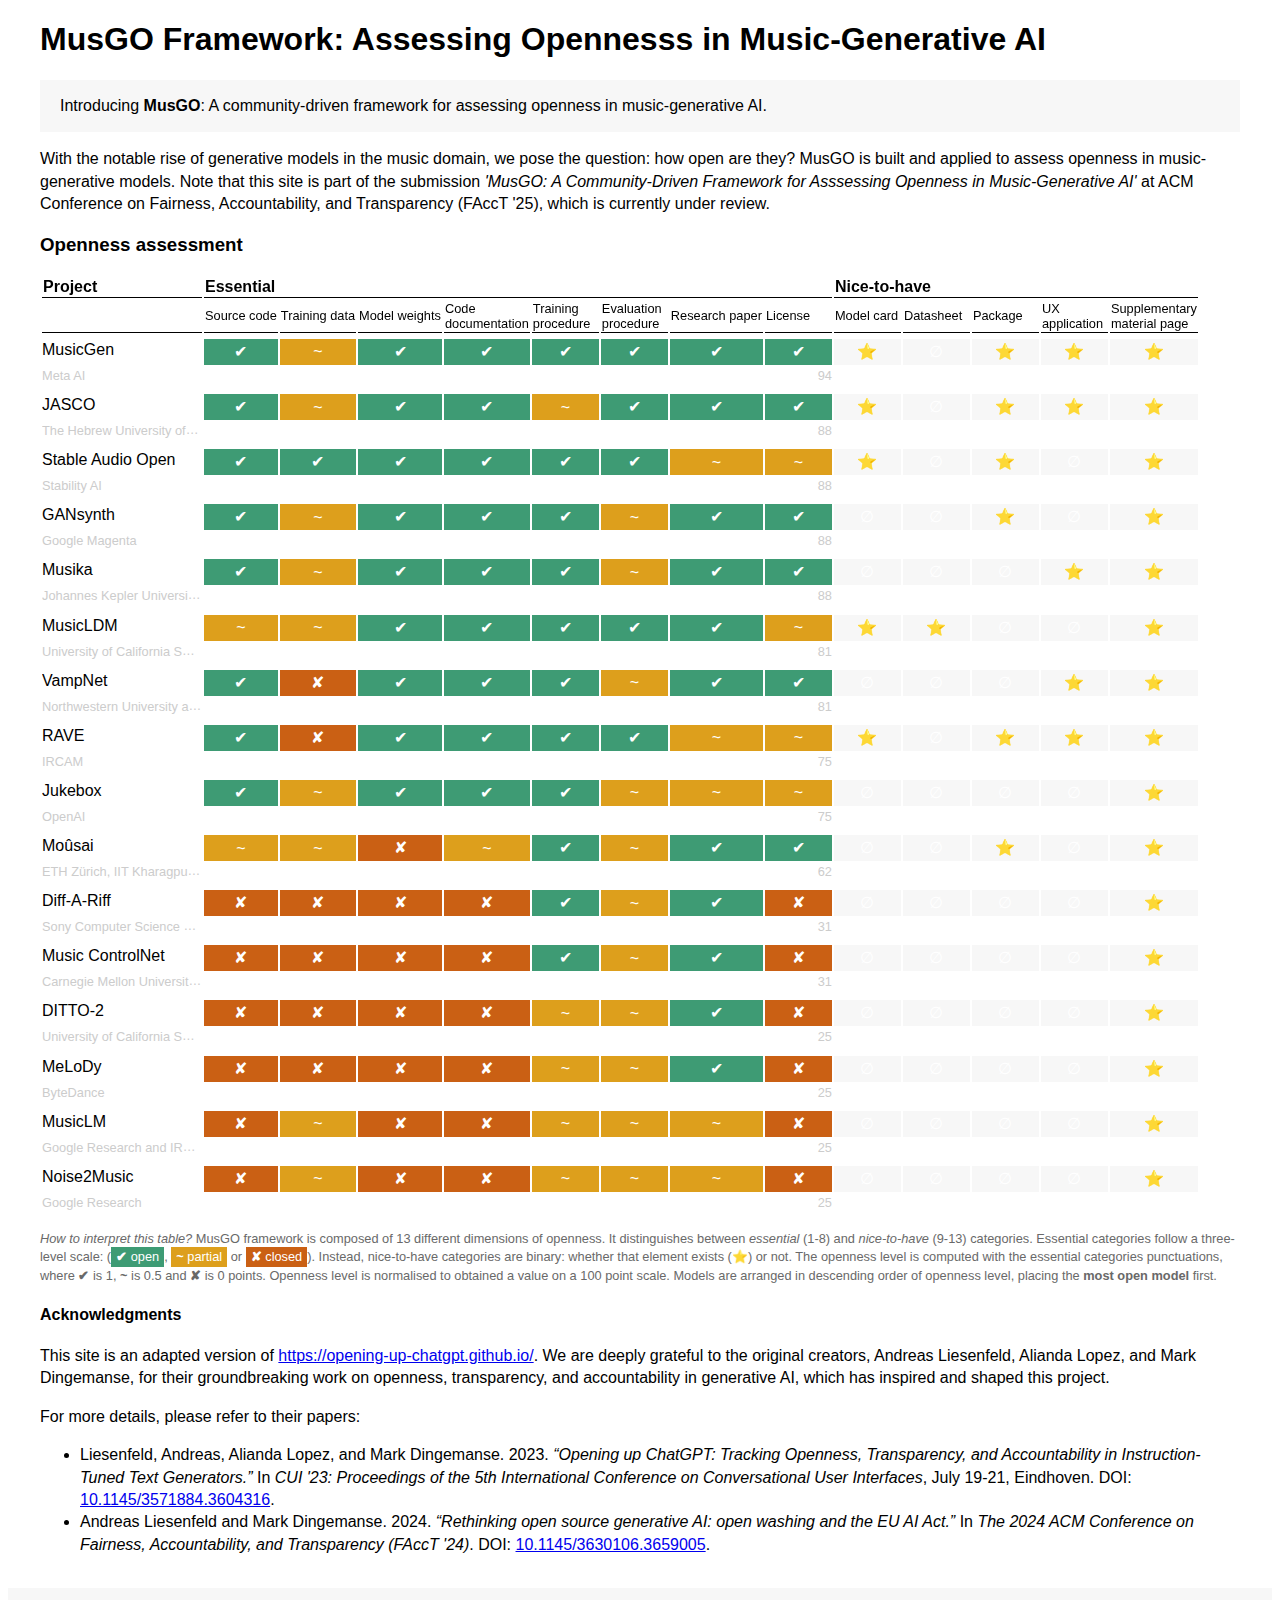
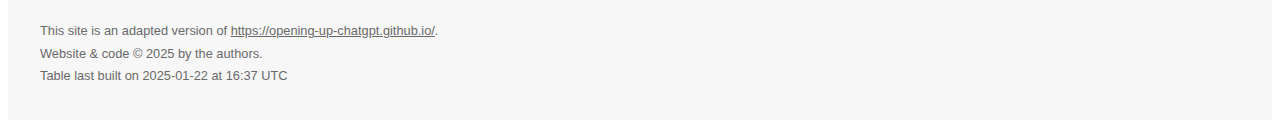
==== commit 75307ea4: "Update links" ====
--- a/docs/index.html
+++ b/docs/index.html
@@ -25,25 +25,25 @@
 <tr class="row-b"><td class="org"><a href="https://github.com/facebookresearch/audiocraft" target="_blank" title="">Meta AI</a></td><td colspan="7"></td><td class="source-link"><a href="" target="_blank" title="Meta AI">94</a></td></tr>
 <tr class="row-a"><td class="name-cell"><a href="https://github.com/roserbatlleroca/MusGO_framework/blob/main/projects/jasco.yaml" target="_blank" title="data: jasco.yaml">JASCO</a></td><td class="open data-cell"><a href="https://github.com/facebookresearch/audiocraft" target="_blank" title="Code is avialble at https://github.com/facebookresearch/audiocraft/blob/main/docs/JASCO.md">✔︎</a></td><td class="partial data-cell"><a href="" target="_blank" title="They describe the datasets used to training their model. However, there is a 10k songs set that is not described (proprietary data). ">~</a></td><td class="open data-cell"><a href="https://huggingface.co/facebook/jasco-chords-drums-400M/tree/main" target="_blank" title="Pretrained models are accessible via API ">✔︎</a></td><td class="open data-cell"><a href="https://github.com/facebookresearch/audiocraft/blob/main/docs/JASCO.md" target="_blank" title="Code is documented in GitHub repo, including installation requirements. ">✔︎</a></td><td class="partial data-cell"><a href="https://arxiv.org/pdf/2406.10970" target="_blank" title="Training procedure is described in the research paper, but hardware requirements are not mentioned. ">~</a></td><td class="open data-cell"><a href="https://arxiv.org/pdf/2406.10970" target="_blank" title="">✔︎</a></td><td class="open data-cell"><a href="https://ismir2024program.ismir.net/poster_65.html" target="_blank" title="Accepted at ISMIR 2024. ">✔︎</a></td><td class="open data-cell"><a href="https://github.com/facebookresearch/audiocraft/blob/main/LICENSE" target="_blank" title=" Code is released under MIT, model weights are released under CC-BY-NC 4.0.">✔︎</a></td><td class="star data-cell"><a href="https://github.com/facebookresearch/audiocraft/blob/main/model_cards/JASCO_MODEL_CARD.md" target="_blank" title="https://github.com/facebookresearch/audiocraft/blob/main/model_cards/JASCO_MODEL_CARD.md">⭐</a></td><td class="∅ data-cell"><a href="" target="_blank" title="">∅</a></td><td class="star data-cell"><a href="https://pypi.org/project/audiocraft/" target="_blank" title="Installable through audiocraft pip package">⭐</a></td><td class="star data-cell"><a href="https://github.com/facebookresearch/audiocraft/blob/main/docs/JASCO.md#api" target="_blank" title="https://github.com/facebookresearch/audiocraft/blob/main/docs/JASCO.md#api">⭐</a></td><td class="star data-cell"><a href="https://pages.cs.huji.ac.il/adiyoss-lab/JASCO/" target="_blank" title="https://pages.cs.huji.ac.il/adiyoss-lab/JASCO/">⭐</a></td></tr>
 <tr class="row-b"><td class="org"><a href="https://github.com/facebookresearch/audiocraft" target="_blank" title="">The Hebrew University of Jerusalem, Meta AI</a></td><td colspan="7"></td><td class="source-link"><a href="" target="_blank" title="The Hebrew University of Jerusalem, Meta AI">88</a></td></tr>
-<tr class="row-a"><td class="name-cell"><a href="https://github.com/roserbatlleroca/MusGO_framework/blob/main/projects/stable audio open.yaml" target="_blank" title="data: stable audio open.yaml">Stable Audio Open</a></td><td class="open data-cell"><a href="https://huggingface.co/stabilityai/stable-audio-open-1.0" target="_blank" title=" Code for data processing, training pipeline, and inference is available in the stable-audio-tools repository. Architecture of the mode is specified in the form of a config file.
-https://github.com/Stability-AI/stable-audio-tools">✔︎</a></td><td class="open data-cell"><a href="" target="_blank" title="Training data can be mapped from Attribution files.https://huggingface.co/stabilityai/stable-audio-open-1.0/blob/main/fma_dataset_attribution2.csv. However, accessibility is subject to accepting Stability AI conditions. ">✔︎</a></td><td class="open data-cell"><a href="" target="_blank" title="Weights are available at: https://huggingface.co/stabilityai/stable-audio-open-1.0. However, accessibility is subject to accepting Stability AI conditions. ">✔︎</a></td><td class="open data-cell"><a href="" target="_blank" title="Documentation of the code is limited for training replicating the model (not specific config files, but those from Stable Audio could be used). However, I think we can still consider the documentation of the code to be enough.
-https://huggingface.co/stabilityai/stable-audio-open-1.0https://github.com/Stability-AI/stable-audio-tools">✔︎</a></td><td class="open data-cell"><a href="http://arxiv.org/abs/2407.14358" target="_blank" title="Described in pre-print. Warning: They say they provide the exact parameters for training in the repository, but I can’t find them. ">✔︎</a></td><td class="open data-cell"><a href="http://arxiv.org/abs/2407.14358" target="_blank" title="">✔︎</a></td><td class="partial data-cell"><a href="" target="_blank" title="Paper is in arxiv but it is not peer-reviewed. ">~</a></td><td class="partial data-cell"><a href="" target="_blank" title="Stability AI Community License
+<tr class="row-a"><td class="name-cell"><a href="https://github.com/roserbatlleroca/MusGO_framework/blob/main/projects/stable audio open.yaml" target="_blank" title="data: stable audio open.yaml">Stable Audio Open</a></td><td class="open data-cell"><a href="https://github.com/Stability-AI/stable-audio-tools" target="_blank" title=" Code for data processing, training pipeline, and inference is available in the stable-audio-tools repository. Architecture of the mode is specified in the form of a config file.
+https://github.com/Stability-AI/stable-audio-tools">✔︎</a></td><td class="open data-cell"><a href="https://huggingface.co/stabilityai/stable-audio-open-1.0/blob/main/fma_dataset_attribution2.csv" target="_blank" title="Training data can be mapped from Attribution files.https://huggingface.co/stabilityai/stable-audio-open-1.0/blob/main/fma_dataset_attribution2.csv. However, accessibility is subject to accepting Stability AI conditions. ">✔︎</a></td><td class="open data-cell"><a href="https://huggingface.co/stabilityai/stable-audio-open-1.0/tree/main" target="_blank" title="Weights are available at: https://huggingface.co/stabilityai/stable-audio-open-1.0. However, accessibility is subject to accepting Stability AI conditions. ">✔︎</a></td><td class="open data-cell"><a href="https://github.com/Stability-AI/stable-audio-tools/blob/main/README.md" target="_blank" title="Documentation of the code is limited for training replicating the model (not specific config files, but those from Stable Audio could be used). However, I think we can still consider the documentation of the code to be enough.
+https://huggingface.co/stabilityai/stable-audio-open-1.0https://github.com/Stability-AI/stable-audio-tools">✔︎</a></td><td class="open data-cell"><a href="https://arxiv.org/pdf/2407.14358" target="_blank" title="Described in pre-print. Warning: They say they provide the exact parameters for training in the repository, but I can’t find them. ">✔︎</a></td><td class="open data-cell"><a href="https://arxiv.org/pdf/2407.14358" target="_blank" title="">✔︎</a></td><td class="partial data-cell"><a href="" target="_blank" title="Paper is in arxiv but it is not peer-reviewed. ">~</a></td><td class="partial data-cell"><a href="https://huggingface.co/stabilityai/stable-audio-open-1.0/blob/main/LICENSE.md" target="_blank" title="Stability AI Community License
 https://huggingface.co/stabilityai/stable-audio-open-1.0/blob/main/LICENSE.md
- Not an Open Source Initiate(OSI) approved licences ">~</a></td><td class="star data-cell"><a href="" target="_blank" title="Model card in HuggingFace: https://huggingface.co/stabilityai/stable-audio-open-1.0">⭐</a></td><td class="∅ data-cell"><a href="" target="_blank" title="They provide a .csv file listing each wav from Freesound and FMA. But there is no proper datasheet. It’s a pity they don’t get this start because they are careful about the data they use.    ">∅</a></td><td class="star data-cell"><a href="" target="_blank" title="The model can be used with: 1. the https://github.com/Stability-AI/stable-audio-tools library and 2. the https://huggingface.co/docs/diffusers/main/en/index library">⭐</a></td><td class="∅ data-cell"><a href="" target="_blank" title="I can’t find an official user-oriented application apart from the packages and code examples. But I am sure that the community around the model is building this kind of resource. We should check.">∅</a></td><td class="star data-cell"><a href="" target="_blank" title="They provide sound examples in https://stability.ai/news/introducing-stable-audio-open">⭐</a></td></tr>
-<tr class="row-b"><td class="org"><a href="https://huggingface.co/stabilityai/stable-audio-open-1.0" target="_blank" title="">Stability AI</a></td><td colspan="7"></td><td class="source-link"><a href="" target="_blank" title="Stability AI">88</a></td></tr>
+ Not an Open Source Initiate(OSI) approved licences ">~</a></td><td class="star data-cell"><a href="https://huggingface.co/stabilityai/stable-audio-open-1.0" target="_blank" title="Model card in HuggingFace: https://huggingface.co/stabilityai/stable-audio-open-1.0">⭐</a></td><td class="∅ data-cell"><a href="" target="_blank" title="They provide a .csv file listing each wav from Freesound and FMA. But there is no proper datasheet. It’s a pity they don’t get this start because they are careful about the data they use.    ">∅</a></td><td class="star data-cell"><a href="https://pypi.org/project/stable-audio-tools/" target="_blank" title="The model can be used with: 1. the https://github.com/Stability-AI/stable-audio-tools library and 2. the https://huggingface.co/docs/diffusers/main/en/index library">⭐</a></td><td class="∅ data-cell"><a href="" target="_blank" title="I can’t find an official user-oriented application apart from the packages and code examples. But I am sure that the community around the model is building this kind of resource. We should check.">∅</a></td><td class="star data-cell"><a href="https://stability.ai/news/introducing-stable-audio-open" target="_blank" title="They provide sound examples in https://stability.ai/news/introducing-stable-audio-open">⭐</a></td></tr>
+<tr class="row-b"><td class="org"><a href="https://github.com/Stability-AI/stable-audio-tools" target="_blank" title="">Stability AI</a></td><td colspan="7"></td><td class="source-link"><a href="" target="_blank" title="Stability AI">88</a></td></tr>
 <tr class="row-a"><td class="name-cell"><a href="https://github.com/roserbatlleroca/MusGO_framework/blob/main/projects/gansynth.yaml" target="_blank" title="data: gansynth.yaml">GANsynth</a></td><td class="open data-cell"><a href="https://github.com/magenta/magenta/tree/main/magenta/models/gansynth" target="_blank" title="Source code is available.">✔︎</a></td><td class="partial data-cell"><a href="https://magenta.tensorflow.org/datasets/nsynth" target="_blank" title="Dataset is available, but the reduced version that they use and the newly created test/train splits are not provided.">~</a></td><td class="open data-cell"><a href="https://github.com/magenta/magenta/blob/main/magenta/models/gansynth/README.md" target="_blank" title="Two pretrained checkpoints are provided.">✔︎</a></td><td class="open data-cell"><a href="https://github.com/magenta/magenta/blob/main/magenta/models/gansynth/README.md" target="_blank" title="Codebase is documented, including high-level instructions and configuration files.">✔︎</a></td><td class="open data-cell"><a href="https://arxiv.org/pdf/1902.08710" target="_blank" title="Training procedure is fully documented, including hardware requirements and model configuration.">✔︎</a></td><td class="partial data-cell"><a href="https://arxiv.org/pdf/1902.08710" target="_blank" title="">~</a></td><td class="open data-cell"><a href="https://openreview.net/forum?id=H1xQVn09FX" target="_blank" title="Accepted at ICLR 2019.">✔︎</a></td><td class="open data-cell"><a href="https://github.com/magenta/magenta/blob/main/LICENSE" target="_blank" title="System is covered by Apache License. ">✔︎</a></td><td class="∅ data-cell"><a href="" target="_blank" title="Very few details are given of the pretrained checkpoints.">∅</a></td><td class="∅ data-cell"><a href="" target="_blank" title="Not available.">∅</a></td><td class="star data-cell"><a href="https://pypi.org/project/magenta/" target="_blank" title="Available within the magenta pip package.">⭐</a></td><td class="∅ data-cell"><a href="" target="_blank" title="Not available.">∅</a></td><td class="star data-cell"><a href="https://storage.googleapis.com/magentadata/papers/gansynth/index.html" target="_blank" title="https://storage.googleapis.com/magentadata/papers/gansynth/index.html">⭐</a></td></tr>
 <tr class="row-b"><td class="org"><a href="https://github.com/magenta/magenta/tree/main/magenta/models/gansynth" target="_blank" title="">Google Magenta</a></td><td colspan="7"></td><td class="source-link"><a href="" target="_blank" title="Google Magenta">88</a></td></tr>
 <tr class="row-a"><td class="name-cell"><a href="https://github.com/roserbatlleroca/MusGO_framework/blob/main/projects/musika.yaml" target="_blank" title="data: musika.yaml">Musika</a></td><td class="open data-cell"><a href="https://github.com/marcoppasini/musika" target="_blank" title="Codebase is available and complete. ">✔︎</a></td><td class="partial data-cell"><a href="" target="_blank" title="Training data is described in the research paper. Some of the data used is publicly available: LibriTTS corpus. However, there are some sections of the used data that are not accessible or detailed enough to fully reconstruct the dataset:  South by SouthWest. Also, music coming from http://jamendo.com under “techno” genre, it not detailed. ">~</a></td><td class="open data-cell"><a href="https://huggingface.co/musika/musika_techno/tree/main" target="_blank" title="Weights are publicly available. ">✔︎</a></td><td class="open data-cell"><a href="https://github.com/marcoppasini/musika/blob/main/README.md" target="_blank" title="Codebase is documented, including details on environment and configuration settings. ">✔︎</a></td><td class="open data-cell"><a href="https://arxiv.org/pdf/2208.08706" target="_blank" title="Detailed in research paper and proper instructions are given in the model repository. ">✔︎</a></td><td class="partial data-cell"><a href="https://arxiv.org/pdf/2208.08706" target="_blank" title="">~</a></td><td class="open data-cell"><a href="https://ismir2022program.ismir.net/poster_74.html" target="_blank" title="Accepted at ISMIR 2022.">✔︎</a></td><td class="open data-cell"><a href="https://github.com/marcoppasini/musika/blob/main/LICENSE" target="_blank" title="MIT License. ">✔︎</a></td><td class="∅ data-cell"><a href="https://huggingface.co/musika/musika_techno" target="_blank" title="Not available. ">∅</a></td><td class="∅ data-cell"><a href="" target="_blank" title="Not available. ">∅</a></td><td class="∅ data-cell"><a href="" target="_blank" title="Not available. Source code is provided through GitHub, but not as an installable packaged or with version control. ">∅</a></td><td class="star data-cell"><a href="https://colab.research.google.com/drive/1PowSw3doBURwLE-OTCiWkO8HVbS5paRb" target="_blank" title="An interface is provided through Gradio. In addition, there is a colab notebook that intends to ease accessibility for non technical users: https://colab.research.google.com/drive/1PowSw3doBURwLE-OTCiWkO8HVbS5paRb">⭐</a></td><td class="star data-cell"><a href="https://marcoppasini.github.io/musika" target="_blank" title="https://marcoppasini.github.io/musika">⭐</a></td></tr>
 <tr class="row-b"><td class="org"><a href="https://github.com/marcoppasini/musika" target="_blank" title="">Johannes Kepler University Linz</a></td><td colspan="7"></td><td class="source-link"><a href="" target="_blank" title="Johannes Kepler University Linz">88</a></td></tr>
-<tr class="row-a"><td class="name-cell"><a href="https://github.com/roserbatlleroca/MusGO_framework/blob/main/projects/musicldm.yaml" target="_blank" title="data: musicldm.yaml">MusicLDM</a></td><td class="partial data-cell"><a href="https://github.com/RetroCirce/MusicLDM/?tab=readme-ov-file" target="_blank" title="System source code is available at GitHub repository &amp; Hugging Face Diffusers. ">~</a></td><td class="partial data-cell"><a href="" target="_blank" title="MusicLDM is trained on the Audiostock dataset, which contains 9000 music tracks for training and 1000 tracks for testing. Dataset is not directly provided, no information about the original sources accessibility or requirements is provided. ">~</a></td><td class="open data-cell"><a href="" target="_blank" title="Model checkpoints are available here: https://drive.google.com/drive/folders/15VDVcIgf99YRM5oGXhRxa_Rowl54uWho?usp=sharing">✔︎</a></td><td class="open data-cell"><a href="" target="_blank" title="Description on how to use the code is provided in the GitHub repo and through Hugging Face Diffusers. 
-">✔︎</a></td><td class="open data-cell"><a href="https://arxiv.org/pdf/2308.01546" target="_blank" title="Training procedure is documented in the research article preprint and in the appendix additional page for the peer-reviewed version: https://musicldm.github.io/appendix/. Authors include specifications on hyperparameters, GPU requirements and model configurations. ">✔︎</a></td><td class="open data-cell"><a href="https://arxiv.org/pdf/2308.01546" target="_blank" title="">✔︎</a></td><td class="open data-cell"><a href="https://ieeexplore.ieee.org/stamp/stamp.jsp?tp=&amp;arnumber=10447265" target="_blank" title="This article has been accepted at ICASSP 2024. The access of such paper is limited to IEEE Xplore access: https://ieeexplore.ieee.org/document/10447265. A preprint is available in arXiv: https://arxiv.org/pdf/2308.01546">✔︎</a></td><td class="partial data-cell"><a href="" target="_blank" title="Attribution-NonCommercial-ShareAlike 4.0 International">~</a></td><td class="star data-cell"><a href="" target="_blank" title="Available at HuggingFace: https://huggingface.co/ucsd-reach/musicldm 
- Information about model’s evaluation and limitations is missing and model’s architecture is just mentioned.  ">⭐</a></td><td class="star data-cell"><a href="" target="_blank" title="There is a data card: https://github.com/LAION-AI/audio-dataset/blob/main/data_card/Audiostock.md. However, content is limited to data sources origin and details on how to reproduce the data collection. Details on curation and other considerations, such as consent, limitations and selection strategies are missing. ">⭐</a></td><td class="∅ data-cell"><a href="" target="_blank" title="">∅</a></td><td class="∅ data-cell"><a href="" target="_blank" title="API is shut down temporarily. Should be released again soon. ">∅</a></td><td class="star data-cell"><a href="" target="_blank" title="https://musicldm.github.io/">⭐</a></td></tr>
-<tr class="row-b"><td class="org"><a href="https://github.com/RetroCirce/MusicLDM/?tab=readme-ov-file" target="_blank" title="">University of California San Diego, Mila-Quebec Artificial Intelligence Institute, University of Surrey, LAION</a></td><td colspan="7"></td><td class="source-link"><a href="" target="_blank" title="University of California San Diego, Mila-Quebec Artificial Intelligence Institute, University of Surrey, LAION">81</a></td></tr>
-<tr class="row-a"><td class="name-cell"><a href="https://github.com/roserbatlleroca/MusGO_framework/blob/main/projects/vampnet.yaml" target="_blank" title="data: vampnet.yaml">VampNet</a></td><td class="open data-cell"><a href="https://github.com/hugofloresgarcia/vampnet" target="_blank" title="System source code is available and accessible at https://github.com/hugofloresgarcia/vampnet.">✔︎</a></td><td class="closed data-cell"><a href="" target="_blank" title="Dataset is not available nor is completely described. ">✘</a></td><td class="open data-cell"><a href="" target="_blank" title="Model checkpoints are available https://zenodo.org/records/8136629. The weights for the models are licensed https://creativecommons.org/licenses/by-nc-sa/4.0/deed.ml">✔︎</a></td><td class="open data-cell"><a href="" target="_blank" title="Codebase is documented. ">✔︎</a></td><td class="open data-cell"><a href="https://arxiv.org/abs/2307.04686" target="_blank" title="Described in the article, with multiple details on architecture, hyperparameters, GPU usage">✔︎</a></td><td class="partial data-cell"><a href="https://arxiv.org/abs/2307.04686" target="_blank" title="">~</a></td><td class="open data-cell"><a href="https://archives.ismir.net/ismir2023/paper/000042.pdf" target="_blank" title="Article peer-reviewed &amp; accepted at ISMIR 2023: https://archives.ismir.net/ismir2023/paper/000042.pdf">✔︎</a></td><td class="open data-cell"><a href="" target="_blank" title="MIT License">✔︎</a></td><td class="∅ data-cell"><a href="" target="_blank" title="">∅</a></td><td class="∅ data-cell"><a href="" target="_blank" title="">∅</a></td><td class="∅ data-cell"><a href="" target="_blank" title="">∅</a></td><td class="star data-cell"><a href="" target="_blank" title="Gradio UI is provided in the codebase. ">⭐</a></td><td class="star data-cell"><a href="" target="_blank" title="Untitled (https://www.notion.so/e37aabd0d5f1493aa42c5711d0764b33?pvs=21) ">⭐</a></td></tr>
+<tr class="row-a"><td class="name-cell"><a href="https://github.com/roserbatlleroca/MusGO_framework/blob/main/projects/musicldm.yaml" target="_blank" title="data: musicldm.yaml">MusicLDM</a></td><td class="partial data-cell"><a href="https://github.com/RetroCirce/MusicLDM" target="_blank" title="System source code is available at GitHub repository &amp; Hugging Face Diffusers. ">~</a></td><td class="partial data-cell"><a href="" target="_blank" title="MusicLDM is trained on the Audiostock dataset, which contains 9000 music tracks for training and 1000 tracks for testing. Dataset is not directly provided, no information about the original sources accessibility or requirements is provided. ">~</a></td><td class="open data-cell"><a href="https://drive.google.com/drive/folders/15VDVcIgf99YRM5oGXhRxa_Rowl54uWho" target="_blank" title="Model checkpoints are available here: https://drive.google.com/drive/folders/15VDVcIgf99YRM5oGXhRxa_Rowl54uWho?usp=sharing">✔︎</a></td><td class="open data-cell"><a href="https://github.com/RetroCirce/MusicLDM/blob/main/README.md" target="_blank" title="Description on how to use the code is provided in the GitHub repo and through Hugging Face Diffusers. 
+">✔︎</a></td><td class="open data-cell"><a href="https://arxiv.org/pdf/2308.01546" target="_blank" title="Training procedure is documented in the research article preprint and in the appendix additional page for the peer-reviewed version: https://musicldm.github.io/appendix/. Authors include specifications on hyperparameters, GPU requirements and model configurations. ">✔︎</a></td><td class="open data-cell"><a href="https://arxiv.org/pdf/2308.01546" target="_blank" title="">✔︎</a></td><td class="open data-cell"><a href="https://ieeexplore.ieee.org/document/10447265" target="_blank" title="This article has been accepted at ICASSP 2024. The access of such paper is limited to IEEE Xplore access: https://ieeexplore.ieee.org/document/10447265. A preprint is available in arXiv: https://arxiv.org/pdf/2308.01546">✔︎</a></td><td class="partial data-cell"><a href="https://github.com/RetroCirce/MusicLDM/blob/main/LICENSE" target="_blank" title="Attribution-NonCommercial-ShareAlike 4.0 International">~</a></td><td class="star data-cell"><a href="https://huggingface.co/ucsd-reach/musicldm" target="_blank" title="Available at HuggingFace: https://huggingface.co/ucsd-reach/musicldm 
+ Information about model’s evaluation and limitations is missing and model’s architecture is just mentioned.  ">⭐</a></td><td class="star data-cell"><a href="https://github.com/LAION-AI/audio-dataset/blob/main/data_card/Audiostock.md" target="_blank" title="There is a data card: https://github.com/LAION-AI/audio-dataset/blob/main/data_card/Audiostock.md. However, content is limited to data sources origin and details on how to reproduce the data collection. Details on curation and other considerations, such as consent, limitations and selection strategies are missing. ">⭐</a></td><td class="∅ data-cell"><a href="" target="_blank" title="">∅</a></td><td class="∅ data-cell"><a href="" target="_blank" title="API is shut down temporarily. Should be released again soon. ">∅</a></td><td class="star data-cell"><a href="https://musicldm.github.io/" target="_blank" title="https://musicldm.github.io/">⭐</a></td></tr>
+<tr class="row-b"><td class="org"><a href="https://github.com/RetroCirce/MusicLDM" target="_blank" title="">University of California San Diego, Mila-Quebec Artificial Intelligence Institute, University of Surrey, LAION</a></td><td colspan="7"></td><td class="source-link"><a href="" target="_blank" title="University of California San Diego, Mila-Quebec Artificial Intelligence Institute, University of Surrey, LAION">81</a></td></tr>
+<tr class="row-a"><td class="name-cell"><a href="https://github.com/roserbatlleroca/MusGO_framework/blob/main/projects/vampnet.yaml" target="_blank" title="data: vampnet.yaml">VampNet</a></td><td class="open data-cell"><a href="https://github.com/hugofloresgarcia/vampnet" target="_blank" title="System source code is available and accessible at https://github.com/hugofloresgarcia/vampnet.">✔︎</a></td><td class="closed data-cell"><a href="" target="_blank" title="Dataset is not available nor is completely described. ">✘</a></td><td class="open data-cell"><a href="https://zenodo.org/records/8136629" target="_blank" title="Model checkpoints are available https://zenodo.org/records/8136629. The weights for the models are licensed https://creativecommons.org/licenses/by-nc-sa/4.0/deed.ml">✔︎</a></td><td class="open data-cell"><a href="https://github.com/hugofloresgarcia/vampnet/blob/ismir-2023/README.md" target="_blank" title="Codebase is documented. ">✔︎</a></td><td class="open data-cell"><a href="https://arxiv.org/pdf/2307.04686" target="_blank" title="Described in the article, with multiple details on architecture, hyperparameters, GPU usage">✔︎</a></td><td class="partial data-cell"><a href="https://arxiv.org/pdf/2307.04686" target="_blank" title="">~</a></td><td class="open data-cell"><a href="https://ismir2023program.ismir.net/poster_125.html" target="_blank" title="Article peer-reviewed &amp; accepted at ISMIR 2023: https://archives.ismir.net/ismir2023/paper/000042.pdf">✔︎</a></td><td class="open data-cell"><a href="https://github.com/hugofloresgarcia/vampnet/blob/ismir-2023/LICENSE" target="_blank" title="MIT License">✔︎</a></td><td class="∅ data-cell"><a href="" target="_blank" title="">∅</a></td><td class="∅ data-cell"><a href="" target="_blank" title="">∅</a></td><td class="∅ data-cell"><a href="" target="_blank" title="">∅</a></td><td class="star data-cell"><a href="https://github.com/hugofloresgarcia/vampnet/blob/ismir-2023/app.py" target="_blank" title="Gradio UI is provided in the codebase. ">⭐</a></td><td class="star data-cell"><a href="https://hugo-does-things.notion.site/VampNet-Music-Generation-via-Masked-Acoustic-Token-Modeling-e37aabd0d5f1493aa42c5711d0764b33" target="_blank" title="Untitled (https://www.notion.so/e37aabd0d5f1493aa42c5711d0764b33?pvs=21) ">⭐</a></td></tr>
 <tr class="row-b"><td class="org"><a href="https://github.com/hugofloresgarcia/vampnet" target="_blank" title="">Northwestern University and Descript Inc</a></td><td colspan="7"></td><td class="source-link"><a href="" target="_blank" title="Northwestern University and Descript Inc">81</a></td></tr>
 <tr class="row-a"><td class="name-cell"><a href="https://github.com/roserbatlleroca/MusGO_framework/blob/main/projects/rave.yaml" target="_blank" title="data: rave.yaml">RAVE</a></td><td class="open data-cell"><a href="https://github.com/acids-ircam/RAVE" target="_blank" title="Source code is available, including data preparation, model architecture, training pipeline and inference.">✔︎</a></td><td class="closed data-cell"><a href="" target="_blank" title="Training data is internal and just briefly described. ">✘</a></td><td class="open data-cell"><a href="" target="_blank" title="Several pretrained models are provided.">✔︎</a></td><td class="open data-cell"><a href="" target="_blank" title="Code is thoroughly documented, allowing for understanding and reproducibility of the model.">✔︎</a></td><td class="open data-cell"><a href="https://arxiv.org/pdf/2111.05011" target="_blank" title="Training procedure is described.">✔︎</a></td><td class="open data-cell"><a href="https://arxiv.org/pdf/2111.05011" target="_blank" title="">✔︎</a></td><td class="partial data-cell"><a href="submitted to ICLR 2022, but rejected: https://openreview.net/forum?id=cdwobSbmsjA" target="_blank" title="Rejected at ICLR 2022. No peer-reviewed version. ">~</a></td><td class="partial data-cell"><a href="" target="_blank" title="System covered by an CC BY-NC 4.0 license.">~</a></td><td class="star data-cell"><a href="" target="_blank" title="https://acids-ircam.github.io/rave_models_download">⭐</a></td><td class="∅ data-cell"><a href="" target="_blank" title="Not available.">∅</a></td><td class="star data-cell"><a href="" target="_blank" title="Pip package is available.">⭐</a></td><td class="star data-cell"><a href="" target="_blank" title="Real-time implementation of the model and tutorials are provided.">⭐</a></td><td class="star data-cell"><a href="" target="_blank" title="https://anonymous84654.github.io/RAVE_anonymous/">⭐</a></td></tr>
 <tr class="row-b"><td class="org"><a href="https://github.com/acids-ircam/RAVE" target="_blank" title="">IRCAM</a></td><td colspan="7"></td><td class="source-link"><a href="" target="_blank" title="IRCAM">75</a></td></tr>
-<tr class="row-a"><td class="name-cell"><a href="https://github.com/roserbatlleroca/MusGO_framework/blob/main/projects/jukebox.yaml" target="_blank" title="data: jukebox.yaml">Jukebox</a></td><td class="open data-cell"><a href="https://github.com/openai/jukebox" target="_blank" title="Code is available at https://github.com/openai/jukebox">✔︎</a></td><td class="partial data-cell"><a href="" target="_blank" title="Training data is partially described in the preprint article. However, relevant information is missing, such as specific sources, and data itself cannot be accessed — dataset is not publicly available. ">~</a></td><td class="open data-cell"><a href="" target="_blank" title="Weights are available.">✔︎</a></td><td class="open data-cell"><a href="" target="_blank" title="Codebase is documented. ">✔︎</a></td><td class="open data-cell"><a href="https://arxiv.org/pdf/2005.00341" target="_blank" title="Information available between article and GitHub repository.  ">✔︎</a></td><td class="partial data-cell"><a href="https://arxiv.org/pdf/2005.00341" target="_blank" title="">~</a></td><td class="partial data-cell"><a href="No peer-reviewed article found. " target="_blank" title="Only preprint of the research paper is available. ">~</a></td><td class="partial data-cell"><a href="" target="_blank" title="Codebase is licensed under a non-commercial use license by OpenAI. ">~</a></td><td class="∅ data-cell"><a href="" target="_blank" title="Not available. ">∅</a></td><td class="∅ data-cell"><a href="" target="_blank" title="Not available. ">∅</a></td><td class="∅ data-cell"><a href="" target="_blank" title="Not available. Codebase is officially not mantained. ">∅</a></td><td class="∅ data-cell"><a href="" target="_blank" title="">∅</a></td><td class="star data-cell"><a href="" target="_blank" title="A demo/summary page is available: https://openai.com/index/jukebox/
+<tr class="row-a"><td class="name-cell"><a href="https://github.com/roserbatlleroca/MusGO_framework/blob/main/projects/jukebox.yaml" target="_blank" title="data: jukebox.yaml">Jukebox</a></td><td class="open data-cell"><a href="https://github.com/openai/jukebox" target="_blank" title="Code is available at https://github.com/openai/jukebox">✔︎</a></td><td class="partial data-cell"><a href="" target="_blank" title="Training data is partially described in the preprint article. However, relevant information is missing, such as specific sources, and data itself cannot be accessed — dataset is not publicly available. ">~</a></td><td class="open data-cell"><a href="https://huggingface.co/openai/jukebox-5b-lyrics/tree/main" target="_blank" title="Weights are available.">✔︎</a></td><td class="open data-cell"><a href="https://github.com/openai/jukebox/blob/master/README.md" target="_blank" title="Codebase is documented. ">✔︎</a></td><td class="open data-cell"><a href="https://arxiv.org/pdf/2005.00341" target="_blank" title="Information available between article and GitHub repository.  ">✔︎</a></td><td class="partial data-cell"><a href="https://arxiv.org/pdf/2005.00341" target="_blank" title="">~</a></td><td class="partial data-cell"><a href="No peer-reviewed article found. " target="_blank" title="Only preprint of the research paper is available. ">~</a></td><td class="partial data-cell"><a href="https://github.com/openai/jukebox/blob/master/LICENSE" target="_blank" title="Codebase is licensed under a non-commercial use license by OpenAI. ">~</a></td><td class="∅ data-cell"><a href="" target="_blank" title="Not available. ">∅</a></td><td class="∅ data-cell"><a href="" target="_blank" title="Not available. ">∅</a></td><td class="∅ data-cell"><a href="" target="_blank" title="Not available. Codebase is officially not mantained. ">∅</a></td><td class="∅ data-cell"><a href="https://colab.research.google.com/github/openai/jukebox/blob/master/jukebox/Interacting_with_Jukebox.ipynb" target="_blank" title="">∅</a></td><td class="star data-cell"><a href="https://openai.com/index/jukebox/" target="_blank" title="A demo/summary page is available: https://openai.com/index/jukebox/
 However, sonifications of the examples generations are not available anymore. There exist another site with generation examples, but most of them are not available https://jukebox.openai.com/. In addition, a colab notebook is provided: https://colab.research.google.com/github/openai/jukebox/blob/master/jukebox/Interacting_with_Jukebox.ipynb">⭐</a></td></tr>
 <tr class="row-b"><td class="org"><a href="https://github.com/openai/jukebox" target="_blank" title="">OpenAI</a></td><td colspan="7"></td><td class="source-link"><a href="" target="_blank" title="OpenAI">75</a></td></tr>
 <tr class="row-a"><td class="name-cell"><a href="https://github.com/roserbatlleroca/MusGO_framework/blob/main/projects/moûsai.yaml" target="_blank" title="data: moûsai.yaml">Moûsai</a></td><td class="partial data-cell"><a href="https://github.com/archinetai/audio-diffusion-pytorch" target="_blank" title="They provide an audio diffusion library that includes different models. However, the configs shown are indicative and untested, see https://arxiv.org/abs/2301.11757 for the configs used in the paper.">~</a></td><td class="partial data-cell"><a href="" target="_blank" title="How the data is collected and acquired, including licensing issues, is detailed in the research paper. However, the exact list of songs in the dataset nor direct access to the dataset is available. ">~</a></td><td class="closed data-cell"><a href="" target="_blank" title="In the GitHub repo, authors mention that “no pre-trained models are provided here”. ">✘</a></td><td class="partial data-cell"><a href="" target="_blank" title="Code is partially describe. How to use Moûsai is not straightforward described.">~</a></td><td class="open data-cell"><a href="https://arxiv.org/abs/2301.11757" target="_blank" title="Training procedure is describe in the article, including hardware requirements and model configuration. ">✔︎</a></td><td class="partial data-cell"><a href="https://arxiv.org/abs/2301.11757" target="_blank" title="">~</a></td><td class="open data-cell"><a href="" target="_blank" title="Accepted at ACL 2024">✔︎</a></td><td class="open data-cell"><a href="" target="_blank" title="Code is under the MIT license. ">✔︎</a></td><td class="∅ data-cell"><a href="" target="_blank" title="">∅</a></td><td class="∅ data-cell"><a href="" target="_blank" title="">∅</a></td><td class="star data-cell"><a href="" target="_blank" title="Code belongs to https://github.com/archinetai/audio-diffusion-pytorch library">⭐</a></td><td class="∅ data-cell"><a href="" target="_blank" title="">∅</a></td><td class="star data-cell"><a href="" target="_blank" title="Supplementary material is available at Untitled (https://www.notion.so/ebe6e9e528984fa1b226d408f6002d87?pvs=21) ">⭐</a></td></tr>
@@ -91,7 +91,7 @@
 <div id="footer">
 <p>This site is an adapted version of <a href="https://opening-up-chatgpt.github.io/">https://opening-up-chatgpt.github.io/</a>.</p>
 <p class="copyright">Website &amp; code © 2025 by the authors.</p>
-<p id="build-time">Table last built on 2025-01-22 at 16:16 UTC</p>
+<p id="build-time">Table last built on 2025-01-22 at 16:37 UTC</p>
 </div>
 </body>
 </html>
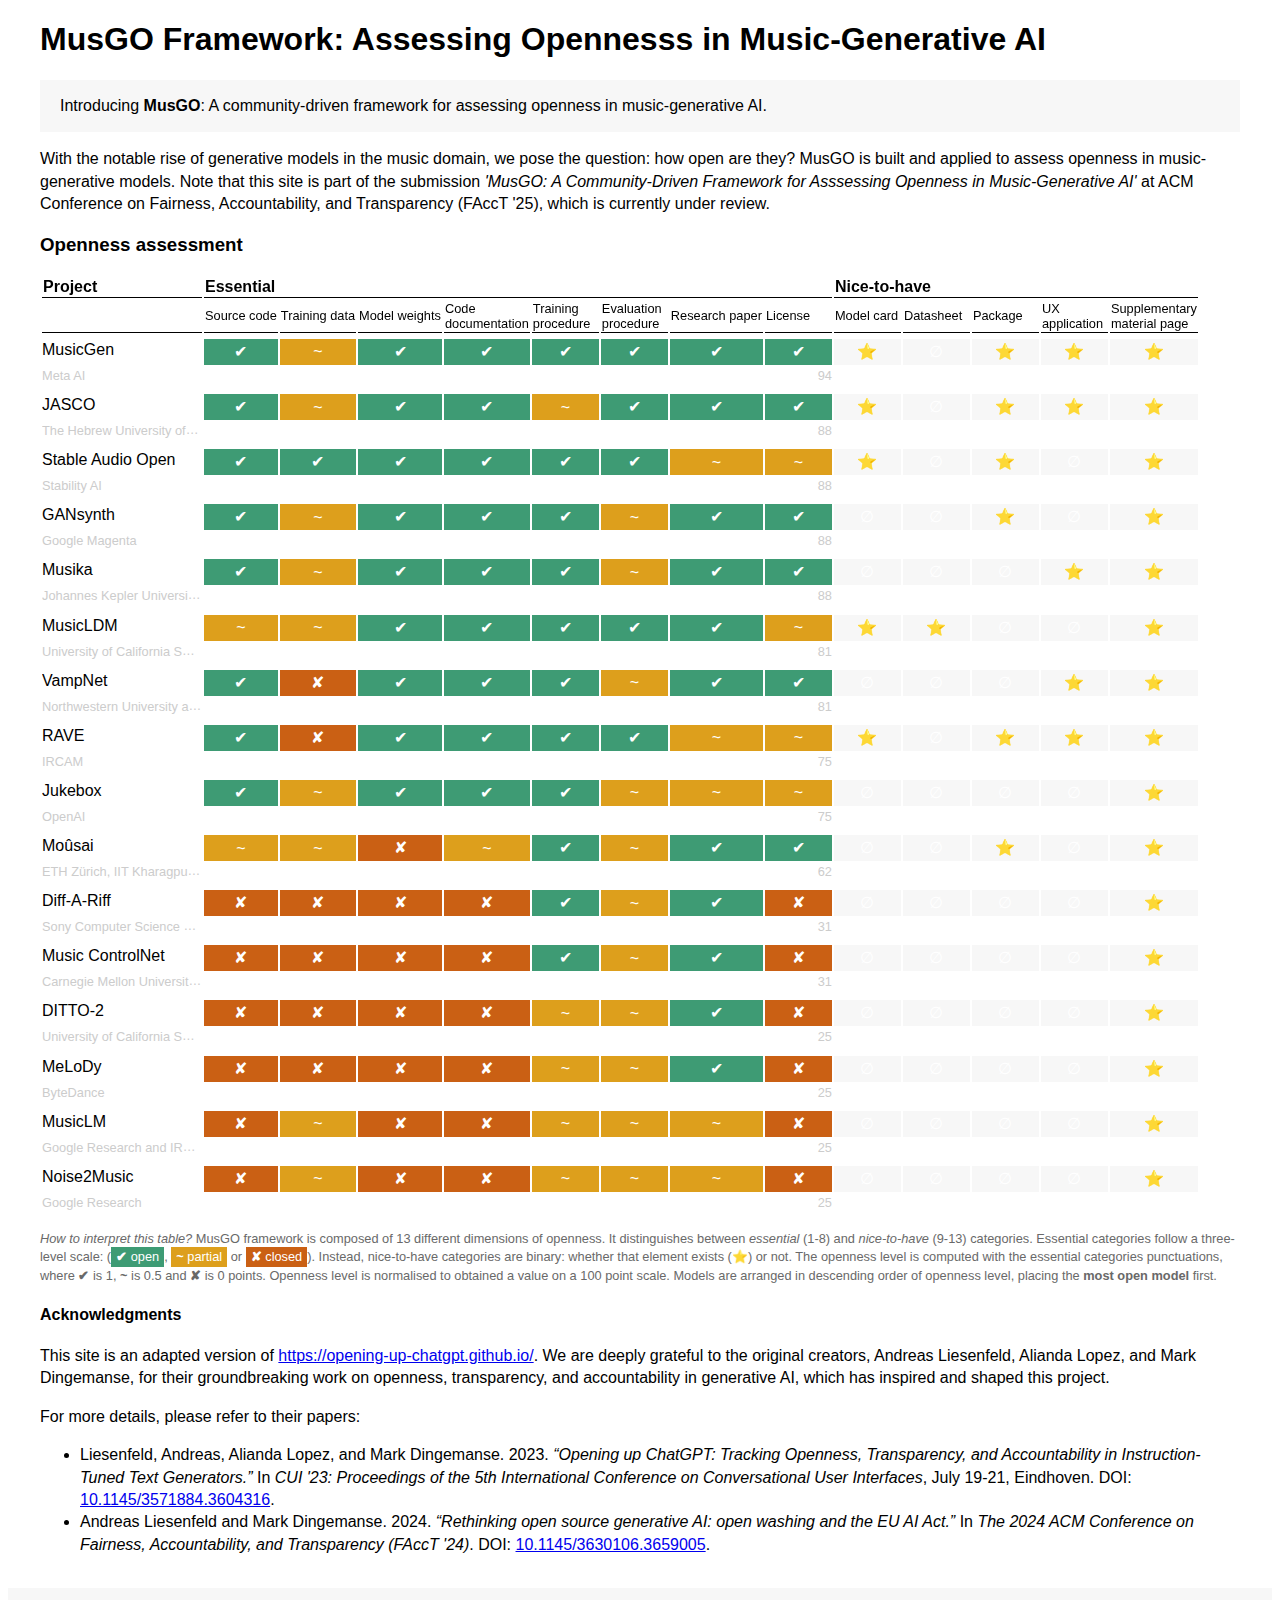
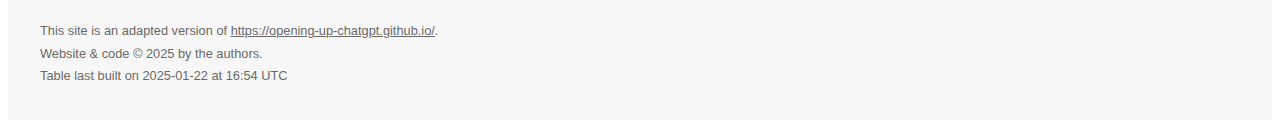
==== commit 753cde6c: "Add final links" ====
--- a/docs/index.html
+++ b/docs/index.html
@@ -27,7 +27,7 @@
 <tr class="row-b"><td class="org"><a href="https://github.com/facebookresearch/audiocraft" target="_blank" title="">The Hebrew University of Jerusalem, Meta AI</a></td><td colspan="7"></td><td class="source-link"><a href="" target="_blank" title="The Hebrew University of Jerusalem, Meta AI">88</a></td></tr>
 <tr class="row-a"><td class="name-cell"><a href="https://github.com/roserbatlleroca/MusGO_framework/blob/main/projects/stable audio open.yaml" target="_blank" title="data: stable audio open.yaml">Stable Audio Open</a></td><td class="open data-cell"><a href="https://github.com/Stability-AI/stable-audio-tools" target="_blank" title=" Code for data processing, training pipeline, and inference is available in the stable-audio-tools repository. Architecture of the mode is specified in the form of a config file.
 https://github.com/Stability-AI/stable-audio-tools">✔︎</a></td><td class="open data-cell"><a href="https://huggingface.co/stabilityai/stable-audio-open-1.0/blob/main/fma_dataset_attribution2.csv" target="_blank" title="Training data can be mapped from Attribution files.https://huggingface.co/stabilityai/stable-audio-open-1.0/blob/main/fma_dataset_attribution2.csv. However, accessibility is subject to accepting Stability AI conditions. ">✔︎</a></td><td class="open data-cell"><a href="https://huggingface.co/stabilityai/stable-audio-open-1.0/tree/main" target="_blank" title="Weights are available at: https://huggingface.co/stabilityai/stable-audio-open-1.0. However, accessibility is subject to accepting Stability AI conditions. ">✔︎</a></td><td class="open data-cell"><a href="https://github.com/Stability-AI/stable-audio-tools/blob/main/README.md" target="_blank" title="Documentation of the code is limited for training replicating the model (not specific config files, but those from Stable Audio could be used). However, I think we can still consider the documentation of the code to be enough.
-https://huggingface.co/stabilityai/stable-audio-open-1.0https://github.com/Stability-AI/stable-audio-tools">✔︎</a></td><td class="open data-cell"><a href="https://arxiv.org/pdf/2407.14358" target="_blank" title="Described in pre-print. Warning: They say they provide the exact parameters for training in the repository, but I can’t find them. ">✔︎</a></td><td class="open data-cell"><a href="https://arxiv.org/pdf/2407.14358" target="_blank" title="">✔︎</a></td><td class="partial data-cell"><a href="" target="_blank" title="Paper is in arxiv but it is not peer-reviewed. ">~</a></td><td class="partial data-cell"><a href="https://huggingface.co/stabilityai/stable-audio-open-1.0/blob/main/LICENSE.md" target="_blank" title="Stability AI Community License
+https://huggingface.co/stabilityai/stable-audio-open-1.0https://github.com/Stability-AI/stable-audio-tools">✔︎</a></td><td class="open data-cell"><a href="https://arxiv.org/pdf/2407.14358" target="_blank" title="Described in pre-print. Warning: They say they provide the exact parameters for training in the repository, but I can’t find them. ">✔︎</a></td><td class="open data-cell"><a href="https://arxiv.org/pdf/2407.14358" target="_blank" title="">✔︎</a></td><td class="partial data-cell"><a href="https://arxiv.org/abs/2407.14358" target="_blank" title="Paper is in arxiv but it is not peer-reviewed. ">~</a></td><td class="partial data-cell"><a href="https://huggingface.co/stabilityai/stable-audio-open-1.0/blob/main/LICENSE.md" target="_blank" title="Stability AI Community License
 https://huggingface.co/stabilityai/stable-audio-open-1.0/blob/main/LICENSE.md
  Not an Open Source Initiate(OSI) approved licences ">~</a></td><td class="star data-cell"><a href="https://huggingface.co/stabilityai/stable-audio-open-1.0" target="_blank" title="Model card in HuggingFace: https://huggingface.co/stabilityai/stable-audio-open-1.0">⭐</a></td><td class="∅ data-cell"><a href="" target="_blank" title="They provide a .csv file listing each wav from Freesound and FMA. But there is no proper datasheet. It’s a pity they don’t get this start because they are careful about the data they use.    ">∅</a></td><td class="star data-cell"><a href="https://pypi.org/project/stable-audio-tools/" target="_blank" title="The model can be used with: 1. the https://github.com/Stability-AI/stable-audio-tools library and 2. the https://huggingface.co/docs/diffusers/main/en/index library">⭐</a></td><td class="∅ data-cell"><a href="" target="_blank" title="I can’t find an official user-oriented application apart from the packages and code examples. But I am sure that the community around the model is building this kind of resource. We should check.">∅</a></td><td class="star data-cell"><a href="https://stability.ai/news/introducing-stable-audio-open" target="_blank" title="They provide sound examples in https://stability.ai/news/introducing-stable-audio-open">⭐</a></td></tr>
 <tr class="row-b"><td class="org"><a href="https://github.com/Stability-AI/stable-audio-tools" target="_blank" title="">Stability AI</a></td><td colspan="7"></td><td class="source-link"><a href="" target="_blank" title="Stability AI">88</a></td></tr>
@@ -41,24 +41,24 @@
 <tr class="row-b"><td class="org"><a href="https://github.com/RetroCirce/MusicLDM" target="_blank" title="">University of California San Diego, Mila-Quebec Artificial Intelligence Institute, University of Surrey, LAION</a></td><td colspan="7"></td><td class="source-link"><a href="" target="_blank" title="University of California San Diego, Mila-Quebec Artificial Intelligence Institute, University of Surrey, LAION">81</a></td></tr>
 <tr class="row-a"><td class="name-cell"><a href="https://github.com/roserbatlleroca/MusGO_framework/blob/main/projects/vampnet.yaml" target="_blank" title="data: vampnet.yaml">VampNet</a></td><td class="open data-cell"><a href="https://github.com/hugofloresgarcia/vampnet" target="_blank" title="System source code is available and accessible at https://github.com/hugofloresgarcia/vampnet.">✔︎</a></td><td class="closed data-cell"><a href="" target="_blank" title="Dataset is not available nor is completely described. ">✘</a></td><td class="open data-cell"><a href="https://zenodo.org/records/8136629" target="_blank" title="Model checkpoints are available https://zenodo.org/records/8136629. The weights for the models are licensed https://creativecommons.org/licenses/by-nc-sa/4.0/deed.ml">✔︎</a></td><td class="open data-cell"><a href="https://github.com/hugofloresgarcia/vampnet/blob/ismir-2023/README.md" target="_blank" title="Codebase is documented. ">✔︎</a></td><td class="open data-cell"><a href="https://arxiv.org/pdf/2307.04686" target="_blank" title="Described in the article, with multiple details on architecture, hyperparameters, GPU usage">✔︎</a></td><td class="partial data-cell"><a href="https://arxiv.org/pdf/2307.04686" target="_blank" title="">~</a></td><td class="open data-cell"><a href="https://ismir2023program.ismir.net/poster_125.html" target="_blank" title="Article peer-reviewed &amp; accepted at ISMIR 2023: https://archives.ismir.net/ismir2023/paper/000042.pdf">✔︎</a></td><td class="open data-cell"><a href="https://github.com/hugofloresgarcia/vampnet/blob/ismir-2023/LICENSE" target="_blank" title="MIT License">✔︎</a></td><td class="∅ data-cell"><a href="" target="_blank" title="">∅</a></td><td class="∅ data-cell"><a href="" target="_blank" title="">∅</a></td><td class="∅ data-cell"><a href="" target="_blank" title="">∅</a></td><td class="star data-cell"><a href="https://github.com/hugofloresgarcia/vampnet/blob/ismir-2023/app.py" target="_blank" title="Gradio UI is provided in the codebase. ">⭐</a></td><td class="star data-cell"><a href="https://hugo-does-things.notion.site/VampNet-Music-Generation-via-Masked-Acoustic-Token-Modeling-e37aabd0d5f1493aa42c5711d0764b33" target="_blank" title="Untitled (https://www.notion.so/e37aabd0d5f1493aa42c5711d0764b33?pvs=21) ">⭐</a></td></tr>
 <tr class="row-b"><td class="org"><a href="https://github.com/hugofloresgarcia/vampnet" target="_blank" title="">Northwestern University and Descript Inc</a></td><td colspan="7"></td><td class="source-link"><a href="" target="_blank" title="Northwestern University and Descript Inc">81</a></td></tr>
-<tr class="row-a"><td class="name-cell"><a href="https://github.com/roserbatlleroca/MusGO_framework/blob/main/projects/rave.yaml" target="_blank" title="data: rave.yaml">RAVE</a></td><td class="open data-cell"><a href="https://github.com/acids-ircam/RAVE" target="_blank" title="Source code is available, including data preparation, model architecture, training pipeline and inference.">✔︎</a></td><td class="closed data-cell"><a href="" target="_blank" title="Training data is internal and just briefly described. ">✘</a></td><td class="open data-cell"><a href="" target="_blank" title="Several pretrained models are provided.">✔︎</a></td><td class="open data-cell"><a href="" target="_blank" title="Code is thoroughly documented, allowing for understanding and reproducibility of the model.">✔︎</a></td><td class="open data-cell"><a href="https://arxiv.org/pdf/2111.05011" target="_blank" title="Training procedure is described.">✔︎</a></td><td class="open data-cell"><a href="https://arxiv.org/pdf/2111.05011" target="_blank" title="">✔︎</a></td><td class="partial data-cell"><a href="submitted to ICLR 2022, but rejected: https://openreview.net/forum?id=cdwobSbmsjA" target="_blank" title="Rejected at ICLR 2022. No peer-reviewed version. ">~</a></td><td class="partial data-cell"><a href="" target="_blank" title="System covered by an CC BY-NC 4.0 license.">~</a></td><td class="star data-cell"><a href="" target="_blank" title="https://acids-ircam.github.io/rave_models_download">⭐</a></td><td class="∅ data-cell"><a href="" target="_blank" title="Not available.">∅</a></td><td class="star data-cell"><a href="" target="_blank" title="Pip package is available.">⭐</a></td><td class="star data-cell"><a href="" target="_blank" title="Real-time implementation of the model and tutorials are provided.">⭐</a></td><td class="star data-cell"><a href="" target="_blank" title="https://anonymous84654.github.io/RAVE_anonymous/">⭐</a></td></tr>
+<tr class="row-a"><td class="name-cell"><a href="https://github.com/roserbatlleroca/MusGO_framework/blob/main/projects/rave.yaml" target="_blank" title="data: rave.yaml">RAVE</a></td><td class="open data-cell"><a href="https://github.com/acids-ircam/RAVE" target="_blank" title="Source code is available, including data preparation, model architecture, training pipeline and inference.">✔︎</a></td><td class="closed data-cell"><a href="" target="_blank" title="Training data is internal and just briefly described. ">✘</a></td><td class="open data-cell"><a href="https://acids-ircam.github.io/rave_models_download" target="_blank" title="Several pretrained models are provided.">✔︎</a></td><td class="open data-cell"><a href="https://github.com/acids-ircam/RAVE/blob/master/README.md" target="_blank" title="Code is thoroughly documented, allowing for understanding and reproducibility of the model.">✔︎</a></td><td class="open data-cell"><a href="https://arxiv.org/pdf/2111.05011" target="_blank" title="Training procedure is described.">✔︎</a></td><td class="open data-cell"><a href="https://arxiv.org/pdf/2111.05011" target="_blank" title="">✔︎</a></td><td class="partial data-cell"><a href="https://arxiv.org/abs/2111.05011" target="_blank" title="Rejected at ICLR 2022. No peer-reviewed version. ">~</a></td><td class="partial data-cell"><a href="https://github.com/acids-ircam/RAVE/blob/master/LICENSE" target="_blank" title="System covered by an CC BY-NC 4.0 license.">~</a></td><td class="star data-cell"><a href="https://acids-ircam.github.io/rave_models_download" target="_blank" title="https://acids-ircam.github.io/rave_models_download">⭐</a></td><td class="∅ data-cell"><a href="" target="_blank" title="Not available.">∅</a></td><td class="star data-cell"><a href="https://pypi.org/project/acids-rave/" target="_blank" title="Pip package is available.">⭐</a></td><td class="star data-cell"><a href="https://forum.ircam.fr/projects/detail/rave-vst/" target="_blank" title="Real-time implementation of the model and tutorials are provided.">⭐</a></td><td class="star data-cell"><a href="https://anonymous84654.github.io/RAVE_anonymous/" target="_blank" title="https://anonymous84654.github.io/RAVE_anonymous/">⭐</a></td></tr>
 <tr class="row-b"><td class="org"><a href="https://github.com/acids-ircam/RAVE" target="_blank" title="">IRCAM</a></td><td colspan="7"></td><td class="source-link"><a href="" target="_blank" title="IRCAM">75</a></td></tr>
-<tr class="row-a"><td class="name-cell"><a href="https://github.com/roserbatlleroca/MusGO_framework/blob/main/projects/jukebox.yaml" target="_blank" title="data: jukebox.yaml">Jukebox</a></td><td class="open data-cell"><a href="https://github.com/openai/jukebox" target="_blank" title="Code is available at https://github.com/openai/jukebox">✔︎</a></td><td class="partial data-cell"><a href="" target="_blank" title="Training data is partially described in the preprint article. However, relevant information is missing, such as specific sources, and data itself cannot be accessed — dataset is not publicly available. ">~</a></td><td class="open data-cell"><a href="https://huggingface.co/openai/jukebox-5b-lyrics/tree/main" target="_blank" title="Weights are available.">✔︎</a></td><td class="open data-cell"><a href="https://github.com/openai/jukebox/blob/master/README.md" target="_blank" title="Codebase is documented. ">✔︎</a></td><td class="open data-cell"><a href="https://arxiv.org/pdf/2005.00341" target="_blank" title="Information available between article and GitHub repository.  ">✔︎</a></td><td class="partial data-cell"><a href="https://arxiv.org/pdf/2005.00341" target="_blank" title="">~</a></td><td class="partial data-cell"><a href="No peer-reviewed article found. " target="_blank" title="Only preprint of the research paper is available. ">~</a></td><td class="partial data-cell"><a href="https://github.com/openai/jukebox/blob/master/LICENSE" target="_blank" title="Codebase is licensed under a non-commercial use license by OpenAI. ">~</a></td><td class="∅ data-cell"><a href="" target="_blank" title="Not available. ">∅</a></td><td class="∅ data-cell"><a href="" target="_blank" title="Not available. ">∅</a></td><td class="∅ data-cell"><a href="" target="_blank" title="Not available. Codebase is officially not mantained. ">∅</a></td><td class="∅ data-cell"><a href="https://colab.research.google.com/github/openai/jukebox/blob/master/jukebox/Interacting_with_Jukebox.ipynb" target="_blank" title="">∅</a></td><td class="star data-cell"><a href="https://openai.com/index/jukebox/" target="_blank" title="A demo/summary page is available: https://openai.com/index/jukebox/
+<tr class="row-a"><td class="name-cell"><a href="https://github.com/roserbatlleroca/MusGO_framework/blob/main/projects/jukebox.yaml" target="_blank" title="data: jukebox.yaml">Jukebox</a></td><td class="open data-cell"><a href="https://github.com/openai/jukebox" target="_blank" title="Code is available at https://github.com/openai/jukebox">✔︎</a></td><td class="partial data-cell"><a href="" target="_blank" title="Training data is partially described in the preprint article. However, relevant information is missing, such as specific sources, and data itself cannot be accessed — dataset is not publicly available. ">~</a></td><td class="open data-cell"><a href="https://huggingface.co/openai/jukebox-5b-lyrics/tree/main" target="_blank" title="Weights are available.">✔︎</a></td><td class="open data-cell"><a href="https://github.com/openai/jukebox/blob/master/README.md" target="_blank" title="Codebase is documented. ">✔︎</a></td><td class="open data-cell"><a href="https://arxiv.org/pdf/2005.00341" target="_blank" title="Information available between article and GitHub repository.  ">✔︎</a></td><td class="partial data-cell"><a href="https://arxiv.org/pdf/2005.00341" target="_blank" title="">~</a></td><td class="partial data-cell"><a href="https://arxiv.org/abs/2005.00341" target="_blank" title="Only preprint of the research paper is available. ">~</a></td><td class="partial data-cell"><a href="https://github.com/openai/jukebox/blob/master/LICENSE" target="_blank" title="Codebase is licensed under a non-commercial use license by OpenAI. ">~</a></td><td class="∅ data-cell"><a href="" target="_blank" title="Not available. ">∅</a></td><td class="∅ data-cell"><a href="" target="_blank" title="Not available. ">∅</a></td><td class="∅ data-cell"><a href="" target="_blank" title="Not available. Codebase is officially not mantained. ">∅</a></td><td class="∅ data-cell"><a href="https://colab.research.google.com/github/openai/jukebox/blob/master/jukebox/Interacting_with_Jukebox.ipynb" target="_blank" title="">∅</a></td><td class="star data-cell"><a href="https://openai.com/index/jukebox/" target="_blank" title="A demo/summary page is available: https://openai.com/index/jukebox/
 However, sonifications of the examples generations are not available anymore. There exist another site with generation examples, but most of them are not available https://jukebox.openai.com/. In addition, a colab notebook is provided: https://colab.research.google.com/github/openai/jukebox/blob/master/jukebox/Interacting_with_Jukebox.ipynb">⭐</a></td></tr>
 <tr class="row-b"><td class="org"><a href="https://github.com/openai/jukebox" target="_blank" title="">OpenAI</a></td><td colspan="7"></td><td class="source-link"><a href="" target="_blank" title="OpenAI">75</a></td></tr>
-<tr class="row-a"><td class="name-cell"><a href="https://github.com/roserbatlleroca/MusGO_framework/blob/main/projects/moûsai.yaml" target="_blank" title="data: moûsai.yaml">Moûsai</a></td><td class="partial data-cell"><a href="https://github.com/archinetai/audio-diffusion-pytorch" target="_blank" title="They provide an audio diffusion library that includes different models. However, the configs shown are indicative and untested, see https://arxiv.org/abs/2301.11757 for the configs used in the paper.">~</a></td><td class="partial data-cell"><a href="" target="_blank" title="How the data is collected and acquired, including licensing issues, is detailed in the research paper. However, the exact list of songs in the dataset nor direct access to the dataset is available. ">~</a></td><td class="closed data-cell"><a href="" target="_blank" title="In the GitHub repo, authors mention that “no pre-trained models are provided here”. ">✘</a></td><td class="partial data-cell"><a href="" target="_blank" title="Code is partially describe. How to use Moûsai is not straightforward described.">~</a></td><td class="open data-cell"><a href="https://arxiv.org/abs/2301.11757" target="_blank" title="Training procedure is describe in the article, including hardware requirements and model configuration. ">✔︎</a></td><td class="partial data-cell"><a href="https://arxiv.org/abs/2301.11757" target="_blank" title="">~</a></td><td class="open data-cell"><a href="" target="_blank" title="Accepted at ACL 2024">✔︎</a></td><td class="open data-cell"><a href="" target="_blank" title="Code is under the MIT license. ">✔︎</a></td><td class="∅ data-cell"><a href="" target="_blank" title="">∅</a></td><td class="∅ data-cell"><a href="" target="_blank" title="">∅</a></td><td class="star data-cell"><a href="" target="_blank" title="Code belongs to https://github.com/archinetai/audio-diffusion-pytorch library">⭐</a></td><td class="∅ data-cell"><a href="" target="_blank" title="">∅</a></td><td class="star data-cell"><a href="" target="_blank" title="Supplementary material is available at Untitled (https://www.notion.so/ebe6e9e528984fa1b226d408f6002d87?pvs=21) ">⭐</a></td></tr>
+<tr class="row-a"><td class="name-cell"><a href="https://github.com/roserbatlleroca/MusGO_framework/blob/main/projects/moûsai.yaml" target="_blank" title="data: moûsai.yaml">Moûsai</a></td><td class="partial data-cell"><a href="https://github.com/archinetai/audio-diffusion-pytorch" target="_blank" title="They provide an audio diffusion library that includes different models. However, the configs shown are indicative and untested, see https://arxiv.org/abs/2301.11757 for the configs used in the paper.">~</a></td><td class="partial data-cell"><a href="" target="_blank" title="How the data is collected and acquired, including licensing issues, is detailed in the research paper. However, the exact list of songs in the dataset nor direct access to the dataset is available. ">~</a></td><td class="closed data-cell"><a href="" target="_blank" title="In the GitHub repo, authors mention that “no pre-trained models are provided here”. ">✘</a></td><td class="partial data-cell"><a href="https://github.com/archinetai/audio-diffusion-pytorch/blob/main/README.md" target="_blank" title="Code is partially describe. How to use Moûsai is not straightforward described.">~</a></td><td class="open data-cell"><a href="https://arxiv.org/pdf/2301.11757" target="_blank" title="Training procedure is describe in the article, including hardware requirements and model configuration. ">✔︎</a></td><td class="partial data-cell"><a href="https://arxiv.org/pdf/2301.11757" target="_blank" title="">~</a></td><td class="open data-cell"><a href="https://aclanthology.org/2024.acl-long.437/" target="_blank" title="Accepted at ACL 2024">✔︎</a></td><td class="open data-cell"><a href="https://github.com/archinetai/audio-diffusion-pytorch/blob/main/LICENSE" target="_blank" title="Code is under the MIT license. ">✔︎</a></td><td class="∅ data-cell"><a href="" target="_blank" title="">∅</a></td><td class="∅ data-cell"><a href="" target="_blank" title="">∅</a></td><td class="star data-cell"><a href="https://pypi.org/project/audio-diffusion-pytorch/" target="_blank" title="Code belongs to https://github.com/archinetai/audio-diffusion-pytorch library">⭐</a></td><td class="∅ data-cell"><a href="" target="_blank" title="">∅</a></td><td class="star data-cell"><a href="https://diligent-pansy-4cb.notion.site/Music-Generation-with-Diffusion-ebe6e9e528984fa1b226d408f6002d87" target="_blank" title="Supplementary material is available at Untitled (https://www.notion.so/ebe6e9e528984fa1b226d408f6002d87?pvs=21) ">⭐</a></td></tr>
 <tr class="row-b"><td class="org"><a href="https://github.com/archinetai/audio-diffusion-pytorch" target="_blank" title="">ETH Zürich, IIT Kharagpur, Max Planck Institute</a></td><td colspan="7"></td><td class="source-link"><a href="" target="_blank" title="ETH Zürich, IIT Kharagpur, Max Planck Institute">62</a></td></tr>
-<tr class="row-a"><td class="name-cell"><a href="https://github.com/roserbatlleroca/MusGO_framework/blob/main/projects/diff-a-riff.yaml" target="_blank" title="data: diff-a-riff.yaml">Diff-A-Riff</a></td><td class="closed data-cell"><a href="" target="_blank" title="No source code.">✘</a></td><td class="closed data-cell"><a href="" target="_blank" title="Dataset is closed and only briefly described. ">✘</a></td><td class="closed data-cell"><a href="" target="_blank" title="Not provided.">✘</a></td><td class="closed data-cell"><a href="" target="_blank" title="No source code.">✘</a></td><td class="open data-cell"><a href="https://arxiv.org/abs/2406.08384" target="_blank" title="Training procedure is properly described.">✔︎</a></td><td class="partial data-cell"><a href="https://arxiv.org/abs/2406.08384" target="_blank" title="">~</a></td><td class="open data-cell"><a href="https://arxiv.org/abs/2406.08384" target="_blank" title="Accepted at ISMIR 2024">✔︎</a></td><td class="closed data-cell"><a href="" target="_blank" title="Not available.">✘</a></td><td class="∅ data-cell"><a href="" target="_blank" title="Not available.">∅</a></td><td class="∅ data-cell"><a href="" target="_blank" title="Not available.">∅</a></td><td class="∅ data-cell"><a href="" target="_blank" title="Not available.">∅</a></td><td class="∅ data-cell"><a href="" target="_blank" title="Not available.">∅</a></td><td class="star data-cell"><a href="" target="_blank" title="https://sonycslparis.github.io/diffariff-companion/">⭐</a></td></tr>
+<tr class="row-a"><td class="name-cell"><a href="https://github.com/roserbatlleroca/MusGO_framework/blob/main/projects/diff-a-riff.yaml" target="_blank" title="data: diff-a-riff.yaml">Diff-A-Riff</a></td><td class="closed data-cell"><a href="" target="_blank" title="No source code.">✘</a></td><td class="closed data-cell"><a href="" target="_blank" title="Dataset is closed and only briefly described. ">✘</a></td><td class="closed data-cell"><a href="" target="_blank" title="Not provided.">✘</a></td><td class="closed data-cell"><a href="" target="_blank" title="No source code.">✘</a></td><td class="open data-cell"><a href="https://arxiv.org/pdf/2406.08384" target="_blank" title="Training procedure is properly described.">✔︎</a></td><td class="partial data-cell"><a href="https://arxiv.org/pdf/2406.08384" target="_blank" title="">~</a></td><td class="open data-cell"><a href="https://ismir2024program.ismir.net/poster_225.html" target="_blank" title="Accepted at ISMIR 2024">✔︎</a></td><td class="closed data-cell"><a href="" target="_blank" title="Not available.">✘</a></td><td class="∅ data-cell"><a href="" target="_blank" title="Not available.">∅</a></td><td class="∅ data-cell"><a href="" target="_blank" title="Not available.">∅</a></td><td class="∅ data-cell"><a href="" target="_blank" title="Not available.">∅</a></td><td class="∅ data-cell"><a href="" target="_blank" title="Not available.">∅</a></td><td class="star data-cell"><a href="https://sonycslparis.github.io/diffariff-companion/" target="_blank" title="https://sonycslparis.github.io/diffariff-companion/">⭐</a></td></tr>
 <tr class="row-b"><td class="org"><a href="" target="_blank" title="">Sony Computer Science Laboratories Paris and Queen Mary University of London</a></td><td colspan="7"></td><td class="source-link"><a href="" target="_blank" title="Sony Computer Science Laboratories Paris and Queen Mary University of London">31</a></td></tr>
-<tr class="row-a"><td class="name-cell"><a href="https://github.com/roserbatlleroca/MusGO_framework/blob/main/projects/music controlnet.yaml" target="_blank" title="data: music controlnet.yaml">Music ControlNet</a></td><td class="closed data-cell"><a href="" target="_blank" title="No official code repository available.">✘</a></td><td class="closed data-cell"><a href="" target="_blank" title="Very limited description of the data used for training, and no sources provided.">✘</a></td><td class="closed data-cell"><a href="" target="_blank" title="No model weights provided.">✘</a></td><td class="closed data-cell"><a href="" target="_blank" title="No source code available so no documentation.">✘</a></td><td class="open data-cell"><a href="https://arxiv.org/pdf/2311.07069" target="_blank" title="Training procedure is described in detail in the paper.">✔︎</a></td><td class="partial data-cell"><a href="https://arxiv.org/pdf/2311.07069" target="_blank" title="">~</a></td><td class="open data-cell"><a href="https://dl.acm.org/doi/10.1109/TASLP.2024.3399026" target="_blank" title="A peer-reviewed paper is available and publicly accessible.">✔︎</a></td><td class="closed data-cell"><a href="" target="_blank" title="Not available.">✘</a></td><td class="∅ data-cell"><a href="" target="_blank" title="No model card available.">∅</a></td><td class="∅ data-cell"><a href="" target="_blank" title="No datasheet available.">∅</a></td><td class="∅ data-cell"><a href="" target="_blank" title="No package available.">∅</a></td><td class="∅ data-cell"><a href="" target="_blank" title="No user interface nor real-time implementation available.">∅</a></td><td class="star data-cell"><a href="" target="_blank" title="https://musiccontrolnet.github.io/web/">⭐</a></td></tr>
+<tr class="row-a"><td class="name-cell"><a href="https://github.com/roserbatlleroca/MusGO_framework/blob/main/projects/music controlnet.yaml" target="_blank" title="data: music controlnet.yaml">Music ControlNet</a></td><td class="closed data-cell"><a href="" target="_blank" title="No official code repository available.">✘</a></td><td class="closed data-cell"><a href="" target="_blank" title="Very limited description of the data used for training, and no sources provided.">✘</a></td><td class="closed data-cell"><a href="" target="_blank" title="No model weights provided.">✘</a></td><td class="closed data-cell"><a href="" target="_blank" title="No source code available so no documentation.">✘</a></td><td class="open data-cell"><a href="https://arxiv.org/pdf/2311.07069" target="_blank" title="Training procedure is described in detail in the paper.">✔︎</a></td><td class="partial data-cell"><a href="https://arxiv.org/pdf/2311.07069" target="_blank" title="">~</a></td><td class="open data-cell"><a href="https://dl.acm.org/doi/10.1109/TASLP.2024.3399026" target="_blank" title="A peer-reviewed paper is available and publicly accessible.">✔︎</a></td><td class="closed data-cell"><a href="" target="_blank" title="Not available.">✘</a></td><td class="∅ data-cell"><a href="" target="_blank" title="No model card available.">∅</a></td><td class="∅ data-cell"><a href="" target="_blank" title="No datasheet available.">∅</a></td><td class="∅ data-cell"><a href="" target="_blank" title="No package available.">∅</a></td><td class="∅ data-cell"><a href="" target="_blank" title="No user interface nor real-time implementation available.">∅</a></td><td class="star data-cell"><a href="https://musiccontrolnet.github.io/web/" target="_blank" title="https://musiccontrolnet.github.io/web/">⭐</a></td></tr>
 <tr class="row-b"><td class="org"><a href="" target="_blank" title="">Carnegie Mellon University and Adobe Research</a></td><td colspan="7"></td><td class="source-link"><a href="" target="_blank" title="Carnegie Mellon University and Adobe Research">31</a></td></tr>
-<tr class="row-a"><td class="name-cell"><a href="https://github.com/roserbatlleroca/MusGO_framework/blob/main/projects/ditto-2.yaml" target="_blank" title="data: ditto-2.yaml">DITTO-2</a></td><td class="closed data-cell"><a href="" target="_blank" title="No code repository.">✘</a></td><td class="closed data-cell"><a href="" target="_blank" title="Training data neither available nor properly described.">✘</a></td><td class="closed data-cell"><a href="" target="_blank" title="Not provided.">✘</a></td><td class="closed data-cell"><a href="" target="_blank" title="No code repository.">✘</a></td><td class="partial data-cell"><a href="https://arxiv.org/abs/2405.20289" target="_blank" title="Training procedure is partially described.">~</a></td><td class="partial data-cell"><a href="https://arxiv.org/abs/2405.20289" target="_blank" title="">~</a></td><td class="open data-cell"><a href="Should be in the ISMIR website, but you need GD permision: https://ismir2024program.ismir.net/poster_146.html#paper" target="_blank" title="Accepted at ISMIR 2024">✔︎</a></td><td class="closed data-cell"><a href="" target="_blank" title="Not available.">✘</a></td><td class="∅ data-cell"><a href="" target="_blank" title="Not available.">∅</a></td><td class="∅ data-cell"><a href="" target="_blank" title="Not available.">∅</a></td><td class="∅ data-cell"><a href="" target="_blank" title="Not available.">∅</a></td><td class="∅ data-cell"><a href="" target="_blank" title="Not available.">∅</a></td><td class="star data-cell"><a href="" target="_blank" title="https://ditto-music.github.io/ditto2/">⭐</a></td></tr>
+<tr class="row-a"><td class="name-cell"><a href="https://github.com/roserbatlleroca/MusGO_framework/blob/main/projects/ditto-2.yaml" target="_blank" title="data: ditto-2.yaml">DITTO-2</a></td><td class="closed data-cell"><a href="" target="_blank" title="No code repository.">✘</a></td><td class="closed data-cell"><a href="" target="_blank" title="Training data neither available nor properly described.">✘</a></td><td class="closed data-cell"><a href="" target="_blank" title="Not provided.">✘</a></td><td class="closed data-cell"><a href="" target="_blank" title="No code repository.">✘</a></td><td class="partial data-cell"><a href="https://arxiv.org/abs/2405.20289" target="_blank" title="Training procedure is partially described.">~</a></td><td class="partial data-cell"><a href="https://arxiv.org/abs/2405.20289" target="_blank" title="">~</a></td><td class="open data-cell"><a href="https://ismir2024program.ismir.net/poster_146.html" target="_blank" title="Accepted at ISMIR 2024">✔︎</a></td><td class="closed data-cell"><a href="" target="_blank" title="Not available.">✘</a></td><td class="∅ data-cell"><a href="" target="_blank" title="Not available.">∅</a></td><td class="∅ data-cell"><a href="" target="_blank" title="Not available.">∅</a></td><td class="∅ data-cell"><a href="" target="_blank" title="Not available.">∅</a></td><td class="∅ data-cell"><a href="" target="_blank" title="Not available.">∅</a></td><td class="star data-cell"><a href="https://ditto-music.github.io/ditto2/" target="_blank" title="https://ditto-music.github.io/ditto2/">⭐</a></td></tr>
 <tr class="row-b"><td class="org"><a href="" target="_blank" title="">University of California San Diego and Adobe Research</a></td><td colspan="7"></td><td class="source-link"><a href="" target="_blank" title="University of California San Diego and Adobe Research">25</a></td></tr>
-<tr class="row-a"><td class="name-cell"><a href="https://github.com/roserbatlleroca/MusGO_framework/blob/main/projects/melody.yaml" target="_blank" title="data: melody.yaml">MeLoDy</a></td><td class="closed data-cell"><a href="" target="_blank" title="No source code.">✘</a></td><td class="closed data-cell"><a href="" target="_blank" title="Not provided and only briefly described.">✘</a></td><td class="closed data-cell"><a href="" target="_blank" title="Not provided.">✘</a></td><td class="closed data-cell"><a href="" target="_blank" title="No source code.">✘</a></td><td class="partial data-cell"><a href="https://arxiv.org/pdf/2305.15719" target="_blank" title="Training procedure partially described.">~</a></td><td class="partial data-cell"><a href="https://arxiv.org/pdf/2305.15719" target="_blank" title="">~</a></td><td class="open data-cell"><a href="https://dl.acm.org/doi/10.5555/3666122.3666888" target="_blank" title="Accepted at NeurIPS 2023: https://dl.acm.org/doi/10.5555/3666122.3666888">✔︎</a></td><td class="closed data-cell"><a href="" target="_blank" title="Not available.">✘</a></td><td class="∅ data-cell"><a href="" target="_blank" title="Not provided.">∅</a></td><td class="∅ data-cell"><a href="" target="_blank" title="Not provided.">∅</a></td><td class="∅ data-cell"><a href="" target="_blank" title="Not provided.">∅</a></td><td class="∅ data-cell"><a href="" target="_blank" title="Not provided.">∅</a></td><td class="star data-cell"><a href="" target="_blank" title="https://efficient-melody.github.io/#">⭐</a></td></tr>
+<tr class="row-a"><td class="name-cell"><a href="https://github.com/roserbatlleroca/MusGO_framework/blob/main/projects/melody.yaml" target="_blank" title="data: melody.yaml">MeLoDy</a></td><td class="closed data-cell"><a href="" target="_blank" title="No source code.">✘</a></td><td class="closed data-cell"><a href="" target="_blank" title="Not provided and only briefly described.">✘</a></td><td class="closed data-cell"><a href="" target="_blank" title="Not provided.">✘</a></td><td class="closed data-cell"><a href="" target="_blank" title="No source code.">✘</a></td><td class="partial data-cell"><a href="https://arxiv.org/pdf/2305.15719" target="_blank" title="Training procedure partially described.">~</a></td><td class="partial data-cell"><a href="https://arxiv.org/pdf/2305.15719" target="_blank" title="">~</a></td><td class="open data-cell"><a href="https://dl.acm.org/doi/10.5555/3666122.3666888" target="_blank" title="Accepted at NeurIPS 2023: https://dl.acm.org/doi/10.5555/3666122.3666888">✔︎</a></td><td class="closed data-cell"><a href="" target="_blank" title="Not available.">✘</a></td><td class="∅ data-cell"><a href="" target="_blank" title="Not provided.">∅</a></td><td class="∅ data-cell"><a href="" target="_blank" title="Not provided.">∅</a></td><td class="∅ data-cell"><a href="" target="_blank" title="Not provided.">∅</a></td><td class="∅ data-cell"><a href="" target="_blank" title="Not provided.">∅</a></td><td class="star data-cell"><a href="https://efficient-melody.github.io/#" target="_blank" title="https://efficient-melody.github.io/#">⭐</a></td></tr>
 <tr class="row-b"><td class="org"><a href="" target="_blank" title="">ByteDance</a></td><td colspan="7"></td><td class="source-link"><a href="" target="_blank" title="ByteDance">25</a></td></tr>
-<tr class="row-a"><td class="name-cell"><a href="https://github.com/roserbatlleroca/MusGO_framework/blob/main/projects/musiclm.yaml" target="_blank" title="data: musiclm.yaml">MusicLM</a></td><td class="closed data-cell"><a href="" target="_blank" title="Source code not available.">✘</a></td><td class="partial data-cell"><a href="" target="_blank" title="Training data is not available nor properly described.">~</a></td><td class="closed data-cell"><a href="" target="_blank" title="Not provided.">✘</a></td><td class="closed data-cell"><a href="" target="_blank" title="Not available.">✘</a></td><td class="partial data-cell"><a href="https://arxiv.org/pdf/2301.11325" target="_blank" title="Training procedure is partially documented, missing the hardware requirements.">~</a></td><td class="partial data-cell"><a href="https://arxiv.org/pdf/2301.11325" target="_blank" title="">~</a></td><td class="partial data-cell"><a href="" target="_blank" title="Peer-reviewed paper not found.">~</a></td><td class="closed data-cell"><a href="" target="_blank" title="Not available.">✘</a></td><td class="∅ data-cell"><a href="" target="_blank" title="Not available.">∅</a></td><td class="∅ data-cell"><a href="" target="_blank" title="Not available.">∅</a></td><td class="∅ data-cell"><a href="" target="_blank" title="Not available.">∅</a></td><td class="∅ data-cell"><a href="" target="_blank" title="In theory available to try in AI Test Kitchen but I never managed?">∅</a></td><td class="star data-cell"><a href="" target="_blank" title="https://google-research.github.io/seanet/musiclm/examples/">⭐</a></td></tr>
+<tr class="row-a"><td class="name-cell"><a href="https://github.com/roserbatlleroca/MusGO_framework/blob/main/projects/musiclm.yaml" target="_blank" title="data: musiclm.yaml">MusicLM</a></td><td class="closed data-cell"><a href="" target="_blank" title="Source code not available.">✘</a></td><td class="partial data-cell"><a href="" target="_blank" title="Training data is not available nor properly described.">~</a></td><td class="closed data-cell"><a href="" target="_blank" title="Not provided.">✘</a></td><td class="closed data-cell"><a href="" target="_blank" title="Not available.">✘</a></td><td class="partial data-cell"><a href="https://arxiv.org/pdf/2301.11325" target="_blank" title="Training procedure is partially documented, missing the hardware requirements.">~</a></td><td class="partial data-cell"><a href="https://arxiv.org/pdf/2301.11325" target="_blank" title="">~</a></td><td class="partial data-cell"><a href="https://arxiv.org/abs/2301.11325" target="_blank" title="Peer-reviewed paper not found.">~</a></td><td class="closed data-cell"><a href="" target="_blank" title="Not available.">✘</a></td><td class="∅ data-cell"><a href="" target="_blank" title="Not available.">∅</a></td><td class="∅ data-cell"><a href="" target="_blank" title="Not available.">∅</a></td><td class="∅ data-cell"><a href="" target="_blank" title="Not available.">∅</a></td><td class="∅ data-cell"><a href="" target="_blank" title="In theory available to try in AI Test Kitchen but I never managed?">∅</a></td><td class="star data-cell"><a href="https://google-research.github.io/seanet/musiclm/examples/" target="_blank" title="https://google-research.github.io/seanet/musiclm/examples/">⭐</a></td></tr>
 <tr class="row-b"><td class="org"><a href="" target="_blank" title="">Google Research and IRCAM</a></td><td colspan="7"></td><td class="source-link"><a href="" target="_blank" title="Google Research and IRCAM">25</a></td></tr>
-<tr class="row-a"><td class="name-cell"><a href="https://github.com/roserbatlleroca/MusGO_framework/blob/main/projects/noise2music.yaml" target="_blank" title="data: noise2music.yaml">Noise2Music</a></td><td class="closed data-cell"><a href="Not available. " target="_blank" title="No source codebase is available. ">✘</a></td><td class="partial data-cell"><a href="" target="_blank" title="Training data is described in detail. However, the resulting MuLaMCap dataset resulting from this work is not publicly available.">~</a></td><td class="closed data-cell"><a href="" target="_blank" title="Model weights are not available. ">✘</a></td><td class="closed data-cell"><a href="" target="_blank" title="No codebase is available. There is no documentation available either. ">✘</a></td><td class="partial data-cell"><a href="https://arxiv.org/pdf/2302.03917" target="_blank" title="The available preprint describes partially the training procedure of the model. While some relevant information is described, such as model configuration and training details, there are key aspects of the training missing, such as hardware requirements, model checkpoints and hyperparameters. ">~</a></td><td class="partial data-cell"><a href="https://arxiv.org/pdf/2302.03917" target="_blank" title="">~</a></td><td class="partial data-cell"><a href="Not available. " target="_blank" title="Preprint is available. No peer-reviewed version of the article has been found. ">~</a></td><td class="closed data-cell"><a href="" target="_blank" title="Not available. ">✘</a></td><td class="∅ data-cell"><a href="" target="_blank" title="Not available. ">∅</a></td><td class="∅ data-cell"><a href="" target="_blank" title="Not available. ">∅</a></td><td class="∅ data-cell"><a href="" target="_blank" title="Not available. ">∅</a></td><td class="∅ data-cell"><a href="" target="_blank" title="">∅</a></td><td class="star data-cell"><a href="" target="_blank" title="https://google-research.github.io/noise2music/">⭐</a></td></tr>
+<tr class="row-a"><td class="name-cell"><a href="https://github.com/roserbatlleroca/MusGO_framework/blob/main/projects/noise2music.yaml" target="_blank" title="data: noise2music.yaml">Noise2Music</a></td><td class="closed data-cell"><a href="Not available. " target="_blank" title="No source codebase is available. ">✘</a></td><td class="partial data-cell"><a href="" target="_blank" title="Training data is described in detail. However, the resulting MuLaMCap dataset resulting from this work is not publicly available.">~</a></td><td class="closed data-cell"><a href="" target="_blank" title="Model weights are not available. ">✘</a></td><td class="closed data-cell"><a href="" target="_blank" title="No codebase is available. There is no documentation available either. ">✘</a></td><td class="partial data-cell"><a href="https://arxiv.org/pdf/2302.03917" target="_blank" title="The available preprint describes partially the training procedure of the model. While some relevant information is described, such as model configuration and training details, there are key aspects of the training missing, such as hardware requirements, model checkpoints and hyperparameters. ">~</a></td><td class="partial data-cell"><a href="https://arxiv.org/pdf/2302.03917" target="_blank" title="">~</a></td><td class="partial data-cell"><a href="https://arxiv.org/abs/2302.03917" target="_blank" title="Preprint is available. No peer-reviewed version of the article has been found. ">~</a></td><td class="closed data-cell"><a href="" target="_blank" title="Not available. ">✘</a></td><td class="∅ data-cell"><a href="" target="_blank" title="Not available. ">∅</a></td><td class="∅ data-cell"><a href="" target="_blank" title="Not available. ">∅</a></td><td class="∅ data-cell"><a href="" target="_blank" title="Not available. ">∅</a></td><td class="∅ data-cell"><a href="" target="_blank" title="">∅</a></td><td class="star data-cell"><a href="https://google-research.github.io/noise2music/" target="_blank" title="https://google-research.github.io/noise2music/">⭐</a></td></tr>
 <tr class="row-b"><td class="org"><a href="Not available. " target="_blank" title="">Google Research</a></td><td colspan="7"></td><td class="source-link"><a href="" target="_blank" title="Google Research">25</a></td></tr>
 </tbody>
 </table>
@@ -91,7 +91,7 @@
 <div id="footer">
 <p>This site is an adapted version of <a href="https://opening-up-chatgpt.github.io/">https://opening-up-chatgpt.github.io/</a>.</p>
 <p class="copyright">Website &amp; code © 2025 by the authors.</p>
-<p id="build-time">Table last built on 2025-01-22 at 16:37 UTC</p>
+<p id="build-time">Table last built on 2025-01-22 at 16:54 UTC</p>
 </div>
 </body>
 </html>
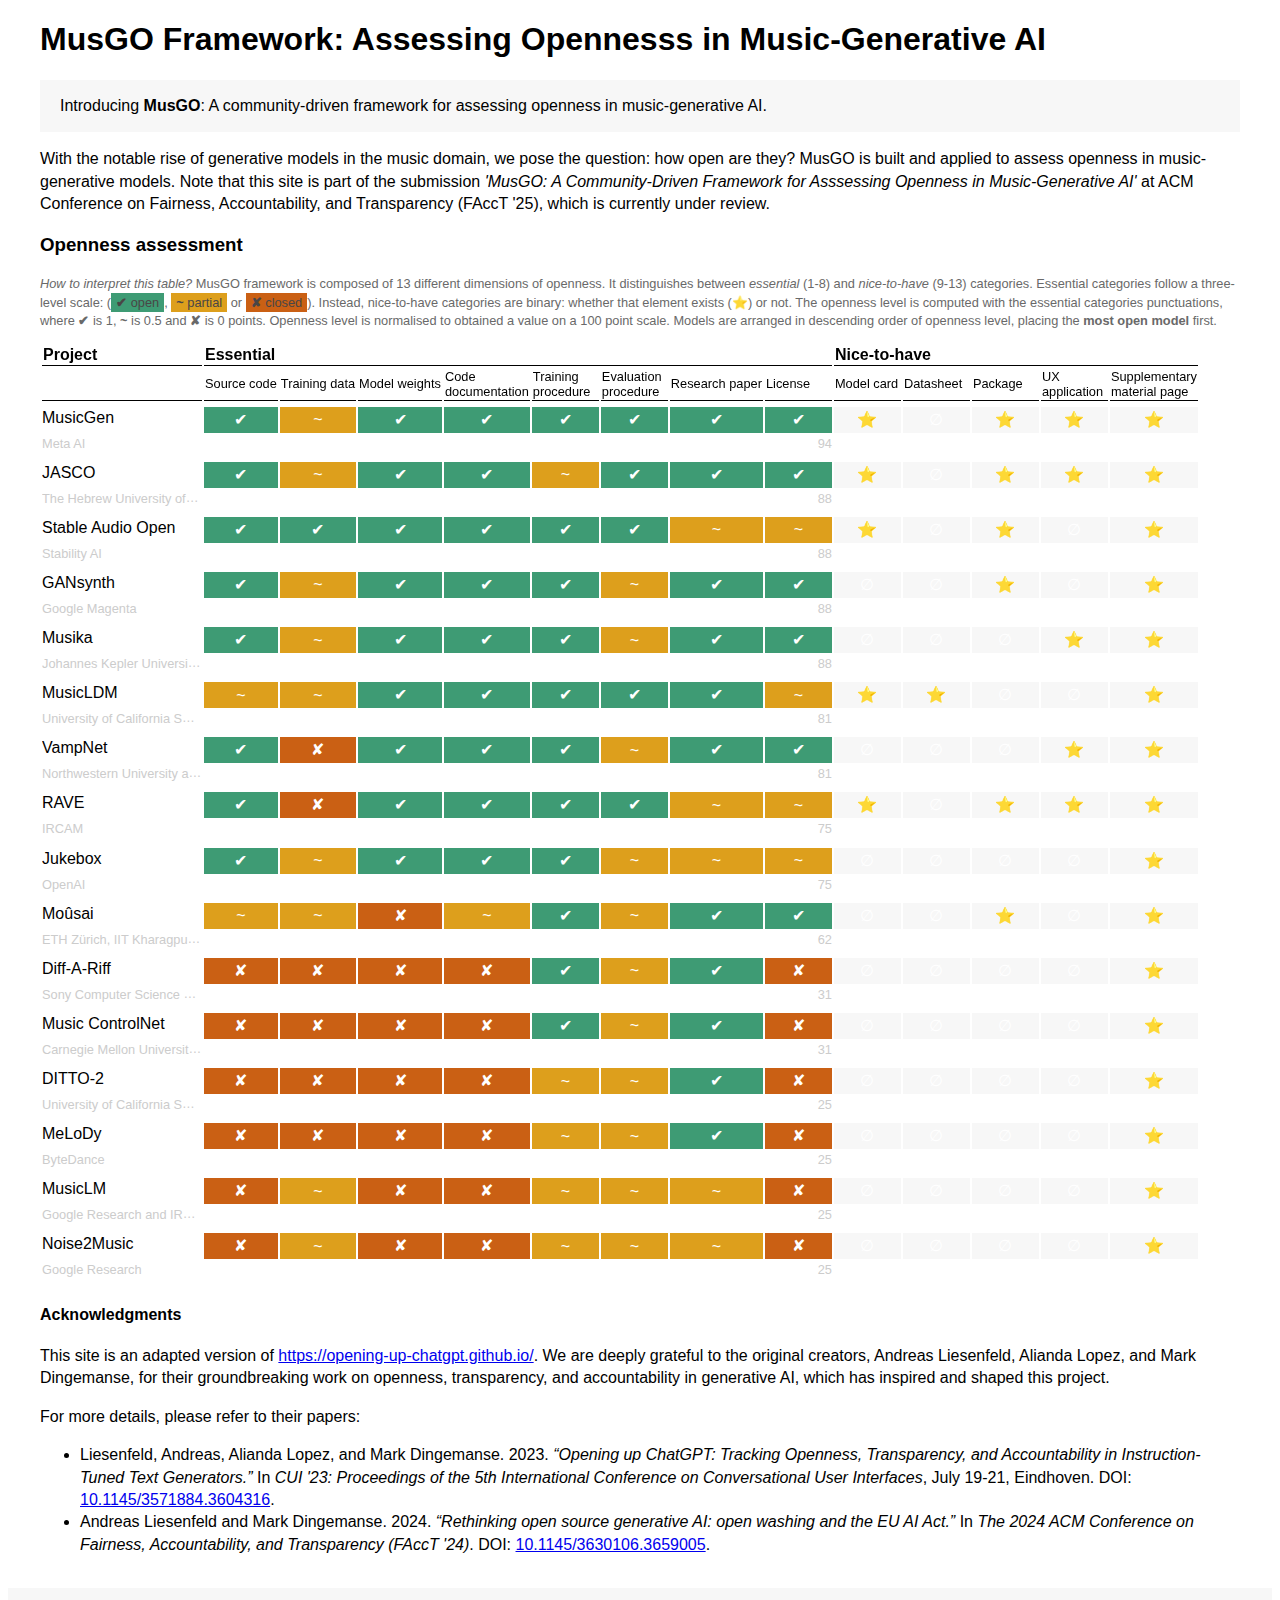
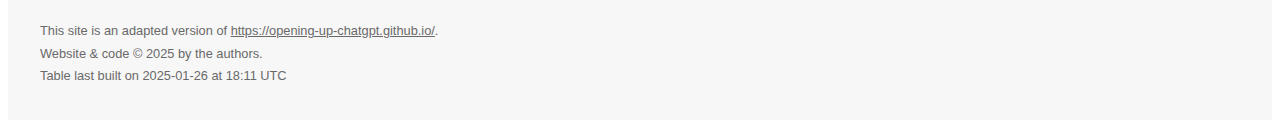
==== commit 09f245d8: "fixing style" ====
--- a/docs/index.html
+++ b/docs/index.html
@@ -15,6 +15,10 @@
 <p class="highlight" id="description">Introducing <strong>MusGO</strong>: A community-driven framework for assessing openness in music-generative AI.</p>
 <p id="tagline">With the notable rise of generative models in the music domain, we pose the question: how open are they? MusGO is built and applied to assess openness in music-generative models. Note that this site is part of the submission <em>'MusGO: A Community-Driven Framework for Asssessing Openness in Music-Generative AI'</em> at ACM Conference on Fairness, Accountability, and Transparency (FAccT '25), which is currently under review.</p>
 <h3>Openness assessment</h3>
+<p id="table-guide"><em>How to interpret this table?</em> MusGO framework is composed of 13 different dimensions of openness. It distinguishes between <em>essential</em> (1-8) and <em>nice-to-have</em> (9-13) categories. 
+    Essential categories follow a three-level scale: (<span class="openness open"><strong>✔︎</strong> open</span>, <span class="openness partial"><strong>~</strong> partial</span> or <span class="openness closed"><strong>✘</strong> closed</span>). <!-- with a direct link to the available evidence; on hover, the cell will display the notes we have on file for that judgement. The name of each project is a direct link to source data.-->
+    Instead, nice-to-have categories are binary: whether that element exists (⭐) or not. The openness level is computed with the essential categories punctuations, where <strong>✔︎</strong> is 1, <strong>~</strong> is 0.5 and <strong>✘</strong> is 0 points. Openness level is normalised to obtained a value on a 100 point scale. 
+    Models are arranged in descending order of openness level, placing the <strong>most open model</strong> first.</p>
 <div id="included-table"><table>
 <thead>
 <tr class="main-header"><th>Project</th><th colspan="8">Essential</th><th colspan="5">Nice-to-have</th>
@@ -63,10 +67,6 @@
 </tbody>
 </table>
 </div>
-<p id="table-guide"><em>How to interpret this table?</em> MusGO framework is composed of 13 different dimensions of openness. It distinguishes between <em>essential</em> (1-8) and <em>nice-to-have</em> (9-13) categories. 
-	Essential categories follow a three-level scale: (<span class="openness open"><strong>✔︎</strong> open</span>, <span class="openness partial"><strong>~</strong> partial</span> or <span class="openness closed"><strong>✘</strong> closed</span>). <!-- with a direct link to the available evidence; on hover, the cell will display the notes we have on file for that judgement. The name of each project is a direct link to source data.-->
-	Instead, nice-to-have categories are binary: whether that element exists (⭐) or not. The openness level is computed with the essential categories punctuations, where <strong>✔︎</strong> is 1, <strong>~</strong> is 0.5 and <strong>✘</strong> is 0 points. Openness level is normalised to obtained a value on a 100 point scale. 
-	Models are arranged in descending order of openness level, placing the <strong>most open model</strong> first.</p>
 <h4>Acknowledgments</h4>
 <p>This site is an adapted version of <a href="https://opening-up-chatgpt.github.io/">https://opening-up-chatgpt.github.io/</a>.
  We are deeply grateful to the original creators, Andreas Liesenfeld, Alianda Lopez, and Mark Dingemanse, for their groundbreaking work on openness, transparency, and accountability in generative AI, which has inspired and shaped this project.</p>
@@ -91,7 +91,7 @@
 <div id="footer">
 <p>This site is an adapted version of <a href="https://opening-up-chatgpt.github.io/">https://opening-up-chatgpt.github.io/</a>.</p>
 <p class="copyright">Website &amp; code © 2025 by the authors.</p>
-<p id="build-time">Table last built on 2025-01-22 at 16:54 UTC</p>
+<p id="build-time">Table last built on 2025-01-26 at 18:11 UTC</p>
 </div>
 </body>
 </html>
--- a/docs/styles.css
+++ b/docs/styles.css
@@ -2,7 +2,7 @@
    HTML & CSS handcrafted by MD */
 
 /* Adapted to MusGO framework
-	by RBR and LIM */
+	by - and - */
 
 
 /* Colours
@@ -118,7 +118,7 @@
 } 
 
 span.openness { display:inline-block;
-padding:1px 5px; color:#ffffff }
+padding:1px 5px; color:#494646 }
 span.open { background-color:#3e9b74; }
 span.partial { background-color:#dd9f1c; }
 span.closed { background-color:#ca6014; }
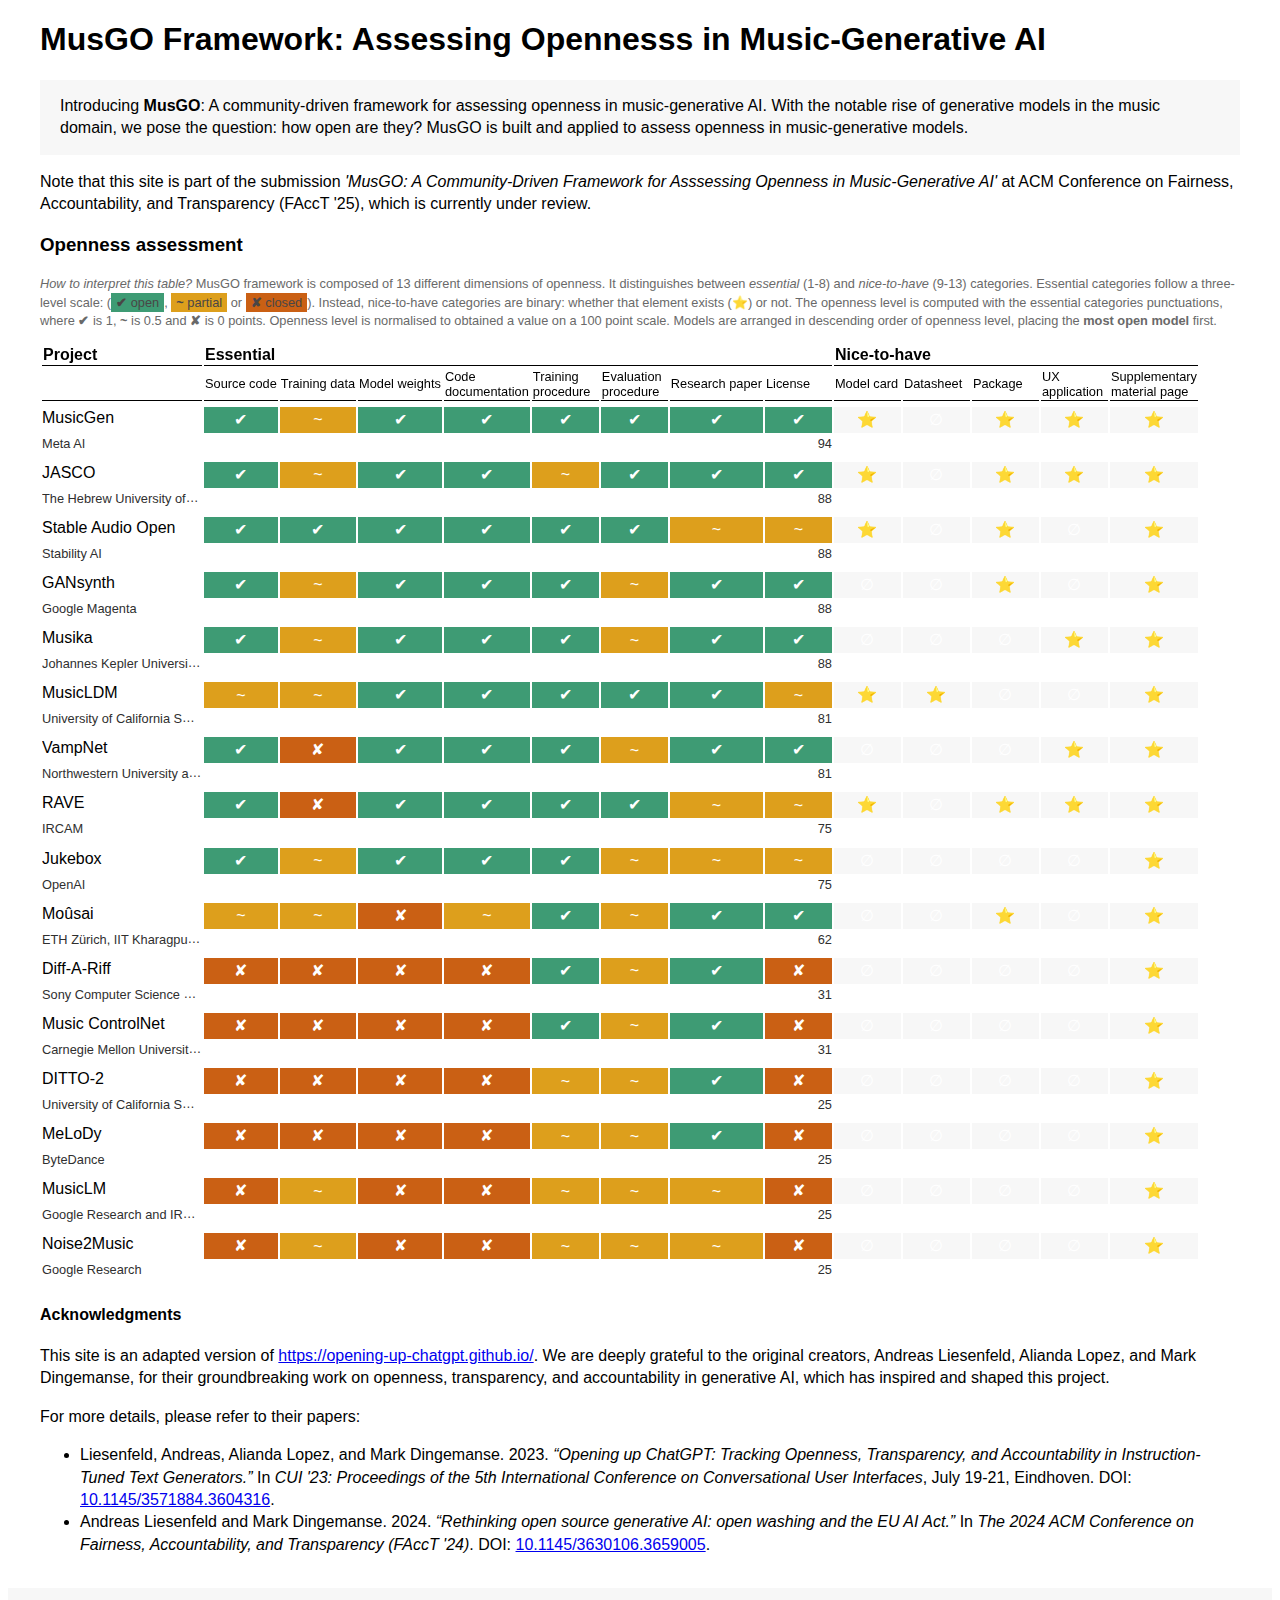
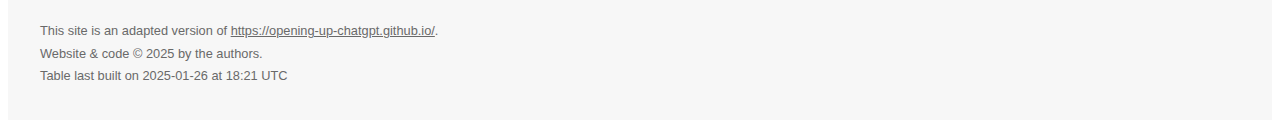
==== commit 63730cfc: "fixing style" ====
--- a/docs/index.html
+++ b/docs/index.html
@@ -12,8 +12,10 @@
 <h1><a href="" title="MusGO Framework: Assessing Opennesss in Music-Generative AI">MusGO Framework:</a> Assessing Opennesss in Music-Generative AI</h1><!--<img alt="Opening up ChatGPT" id="title-logo" src="logos/openchatgpt-logo-favicon-red-on-transparent.png"/>Opening up ChatGPT</a>: tracking openness of instruction-tuned LLMs</h1>-->
 </div>
 <div id="content">
-<p class="highlight" id="description">Introducing <strong>MusGO</strong>: A community-driven framework for assessing openness in music-generative AI.</p>
-<p id="tagline">With the notable rise of generative models in the music domain, we pose the question: how open are they? MusGO is built and applied to assess openness in music-generative models. Note that this site is part of the submission <em>'MusGO: A Community-Driven Framework for Asssessing Openness in Music-Generative AI'</em> at ACM Conference on Fairness, Accountability, and Transparency (FAccT '25), which is currently under review.</p>
+<p class="highlight" id="description">Introducing <strong>MusGO</strong>: A community-driven framework for assessing openness in music-generative AI.
+    With the notable rise of generative models in the music domain, we pose the question: how open are they? 
+    MusGO is built and applied to assess openness in music-generative models. </p>
+<p id="tagline"> Note that this site is part of the submission <em>'MusGO: A Community-Driven Framework for Asssessing Openness in Music-Generative AI'</em> at ACM Conference on Fairness, Accountability, and Transparency (FAccT '25), which is currently under review.</p>
 <h3>Openness assessment</h3>
 <p id="table-guide"><em>How to interpret this table?</em> MusGO framework is composed of 13 different dimensions of openness. It distinguishes between <em>essential</em> (1-8) and <em>nice-to-have</em> (9-13) categories. 
     Essential categories follow a three-level scale: (<span class="openness open"><strong>✔︎</strong> open</span>, <span class="openness partial"><strong>~</strong> partial</span> or <span class="openness closed"><strong>✘</strong> closed</span>). <!-- with a direct link to the available evidence; on hover, the cell will display the notes we have on file for that judgement. The name of each project is a direct link to source data.-->
@@ -91,7 +93,7 @@
 <div id="footer">
 <p>This site is an adapted version of <a href="https://opening-up-chatgpt.github.io/">https://opening-up-chatgpt.github.io/</a>.</p>
 <p class="copyright">Website &amp; code © 2025 by the authors.</p>
-<p id="build-time">Table last built on 2025-01-26 at 18:11 UTC</p>
+<p id="build-time">Table last built on 2025-01-26 at 18:21 UTC</p>
 </div>
 </body>
 </html>
--- a/docs/styles.css
+++ b/docs/styles.css
@@ -239,11 +239,12 @@
 
 /* secondary rows should be less prominent */
 tr.row-b {
-	color:#cccccc;
+	/* color:#cccccc; */
+	color:#2f2f2f;
 	font-size:0.8rem;
 }
 tr.row-b a:link, tr.row-b a:visited, tr.row-b a:active {
-	color:#cccccc;
+	color:#2f2f2f
 }
 tr.row-b .source-link { text-align:right }
 tr.row-b .source-link:active, tr.row-b .source-link:hover { font-weight:bold; }
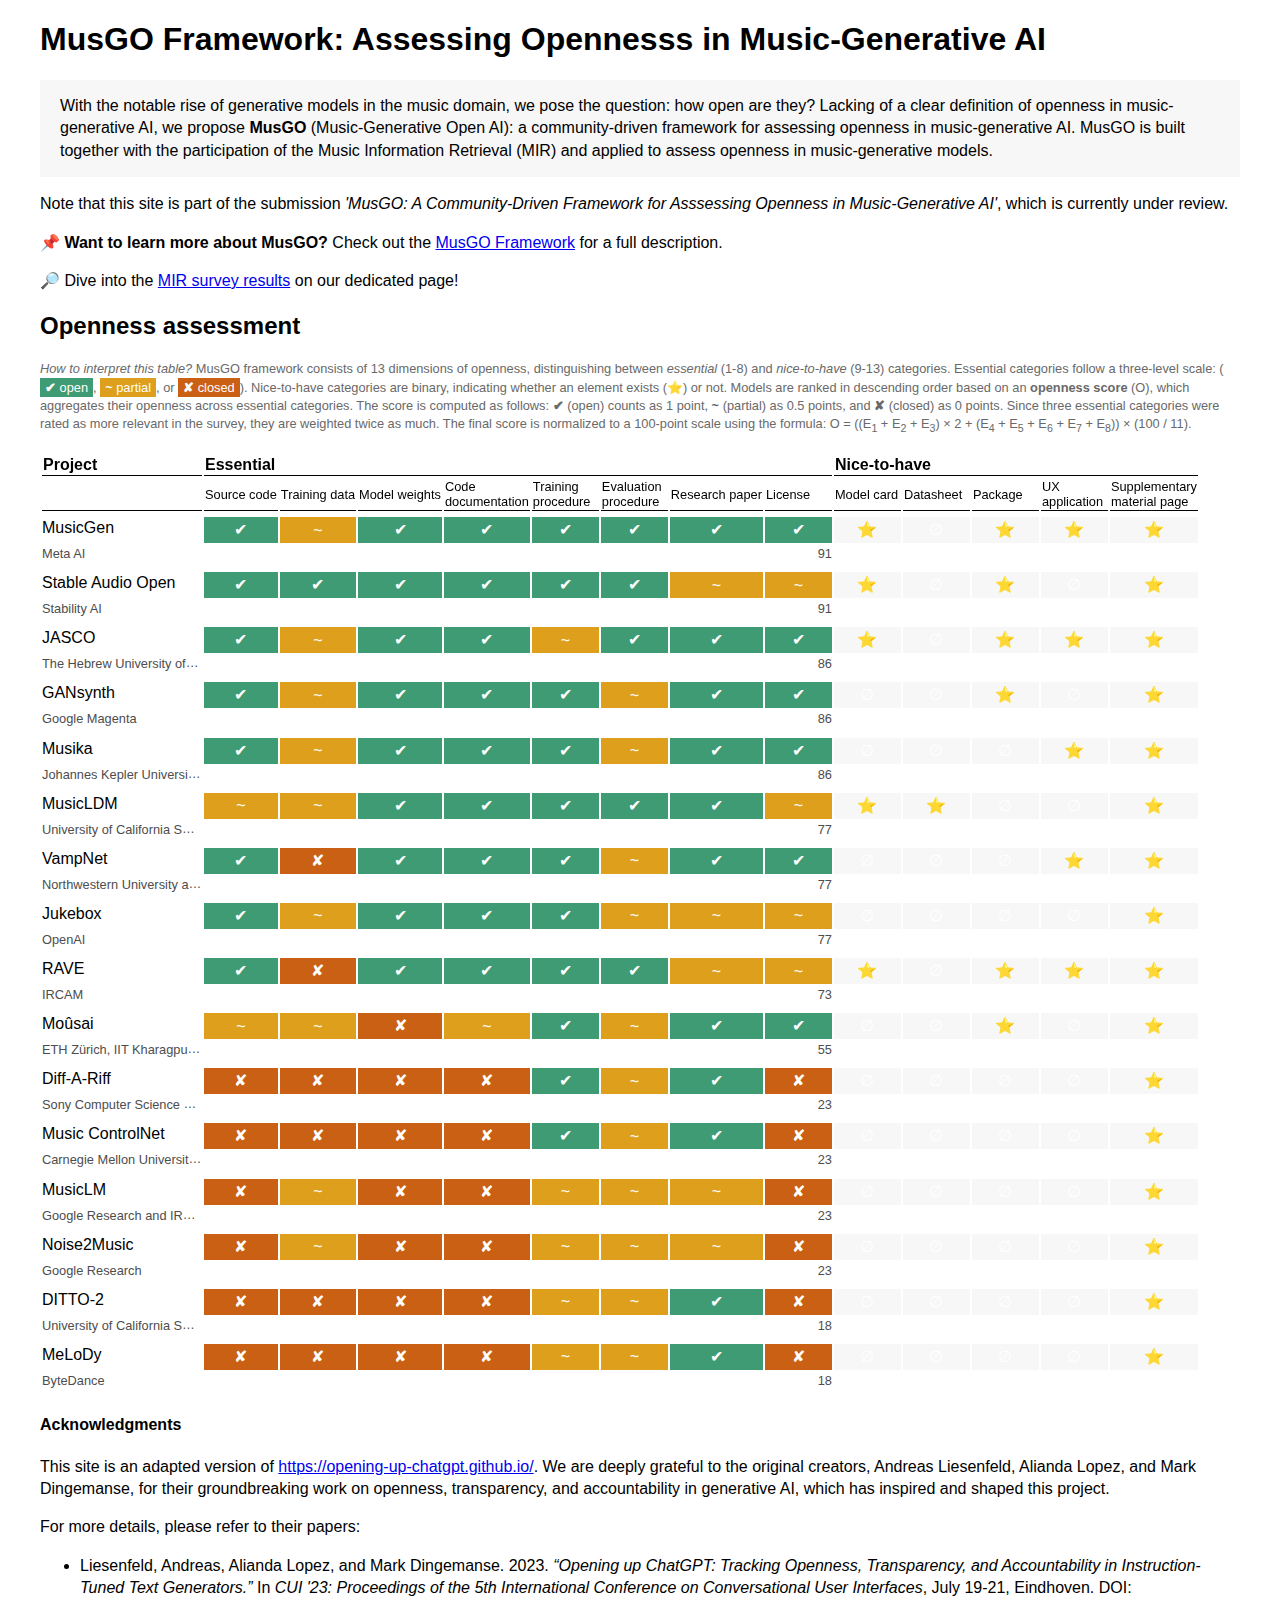
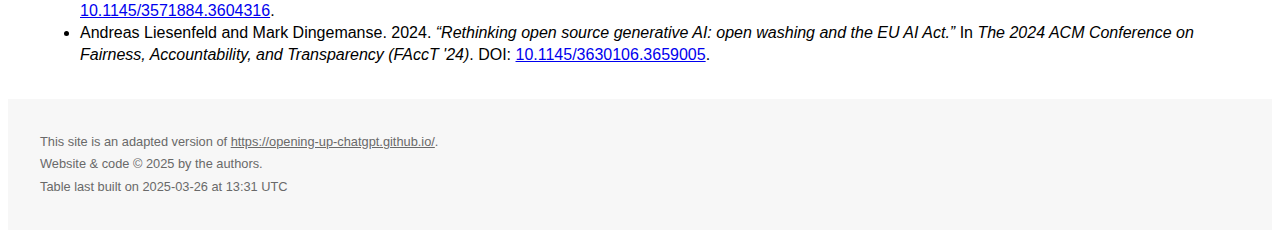
==== commit 26ecb8f9: "new score + dedicated pages" ====
--- a/docs/index.html
+++ b/docs/index.html
@@ -12,15 +12,29 @@
 <h1><a href="" title="MusGO Framework: Assessing Opennesss in Music-Generative AI">MusGO Framework:</a> Assessing Opennesss in Music-Generative AI</h1><!--<img alt="Opening up ChatGPT" id="title-logo" src="logos/openchatgpt-logo-favicon-red-on-transparent.png"/>Opening up ChatGPT</a>: tracking openness of instruction-tuned LLMs</h1>-->
 </div>
 <div id="content">
-<p class="highlight" id="description">Introducing <strong>MusGO</strong>: A community-driven framework for assessing openness in music-generative AI.
-    With the notable rise of generative models in the music domain, we pose the question: how open are they? 
-    MusGO is built and applied to assess openness in music-generative models. </p>
-<p id="tagline"> Note that this site is part of the submission <em>'MusGO: A Community-Driven Framework for Asssessing Openness in Music-Generative AI'</em> at ACM Conference on Fairness, Accountability, and Transparency (FAccT '25), which is currently under review.</p>
-<h3>Openness assessment</h3>
-<p id="table-guide"><em>How to interpret this table?</em> MusGO framework is composed of 13 different dimensions of openness. It distinguishes between <em>essential</em> (1-8) and <em>nice-to-have</em> (9-13) categories. 
-    Essential categories follow a three-level scale: (<span class="openness open"><strong>✔︎</strong> open</span>, <span class="openness partial"><strong>~</strong> partial</span> or <span class="openness closed"><strong>✘</strong> closed</span>). <!-- with a direct link to the available evidence; on hover, the cell will display the notes we have on file for that judgement. The name of each project is a direct link to source data.-->
-    Instead, nice-to-have categories are binary: whether that element exists (⭐) or not. The openness level is computed with the essential categories punctuations, where <strong>✔︎</strong> is 1, <strong>~</strong> is 0.5 and <strong>✘</strong> is 0 points. Openness level is normalised to obtained a value on a 100 point scale. 
-    Models are arranged in descending order of openness level, placing the <strong>most open model</strong> first.</p>
+<p class="highlight" id="description"> With the notable rise of generative models in the music domain, we pose the question: how open are they?
+    Lacking of a clear definition of openness in music-generative AI, we propose <strong>MusGO</strong> (Music-Generative Open AI): a community-driven framework for assessing openness in music-generative AI.
+  MusGO is built together with the participation of the Music Information Retrieval (MIR) and applied to assess openness in music-generative models. 
+    </p>
+<p id="tagline"> Note that this site is part of the submission <em>'MusGO: A Community-Driven Framework for Asssessing Openness in Music-Generative AI'</em>, which is currently under review.</p>
+<p>
+    📌 <strong>Want to learn more about MusGO?</strong> Check out the <a href="framework.html">MusGO Framework</a> for a full description.  </p>
+<p>🔎 Dive into the <a href="survey.html">MIR survey results</a> on our dedicated page!  
+  </p>
+<h2>Openness assessment</h2>
+<p id="table-guide"> <em>How to interpret this table?</em> MusGO framework consists of 13 dimensions of openness, distinguishing between <em>essential</em> (1-8) and <em>nice-to-have</em> (9-13) categories.  
+Essential categories follow a three-level scale:  
+(<span class="openness open"><strong>✔︎</strong> open</span>,  
+<span class="openness partial"><strong>~</strong> partial</span>, or  
+<span class="openness closed"><strong>✘</strong> closed</span>).  
+Nice-to-have categories are binary, indicating whether an element exists (⭐) or not.  
+
+Models are ranked in descending order based on an <strong>openness score</strong> (O), which aggregates their openness across essential categories. The score is computed as follows: <strong>✔︎</strong> (open) counts as 1 point, <strong>~</strong> (partial) as 0.5 points, and <strong>✘</strong> (closed) as 0 points. Since three essential categories were rated as more relevant in the survey, they are weighted twice as much. The final score is normalized to a 100-point scale using the formula:  
+
+O = ((E<sub>1</sub> + E<sub>2</sub> + E<sub>3</sub>) × 2 + (E<sub>4</sub> + E<sub>5</sub> + E<sub>6</sub> + E<sub>7</sub> + E<sub>8</sub>)) × (100 / 11).  
+</p>
+<p>
+</p>
 <div id="included-table"><table>
 <thead>
 <tr class="main-header"><th>Project</th><th colspan="8">Essential</th><th colspan="5">Nice-to-have</th>
@@ -28,44 +42,44 @@
 </tr></tr></thead>
 <tbody>
 <tr class="row-a"><td class="name-cell"><a href="https://github.com/roserbatlleroca/MusGO_framework/blob/main/projects/musicgen.yaml" target="_blank" title="data: musicgen.yaml">MusicGen</a></td><td class="open data-cell"><a href="https://github.com/facebookresearch/audiocraft" target="_blank" title="Code is provided in https://github.com/facebookresearch/audiocraft/ (Training and inference)">✔︎</a></td><td class="partial data-cell"><a href="" target="_blank" title="“We rely on an internal dataset of 10K high-quality music tracks, and on the ShutterStock and Pond5 music data collections2 with respectively 25K and 365K instrument-only music tracks.” “Note that we do NOT provide any of the datasets used for training MusicGen. We provide a dummy dataset containing just a few examples for illustrative purposes.”">~</a></td><td class="open data-cell"><a href="https://huggingface.co/facebook/musicgen-large/tree/main" target="_blank" title="Models are available in the GitHub repository and in Hugging Face.">✔︎</a></td><td class="open data-cell"><a href="https://github.com/facebookresearch/audiocraft/blob/main/docs/MUSICGEN.md" target="_blank" title="Training code is available and seem well documented: https://github.com/facebookresearch/audiocraft/blob/main/docs/MUSICGEN.md Warning: Since data is not available is not easy to replicate.">✔︎</a></td><td class="open data-cell"><a href="https://arxiv.org/pdf/2306.05284" target="_blank" title="Training is well documented. https://github.com/facebookresearch/audiocraft/blob/main/docs/TRAINING.md with training pipelines and environment setup described. Note: Hardware use for training is described in the paper. ">✔︎</a></td><td class="open data-cell"><a href="https://arxiv.org/pdf/2306.05284" target="_blank" title="">✔︎</a></td><td class="open data-cell"><a href="https://proceedings.neurips.cc/paper_files/paper/2023/hash/94b472a1842cd7c56dcb125fb2765fbd-Abstract-Conference.html" target="_blank" title="Accepted at NeurIPS 2023">✔︎</a></td><td class="open data-cell"><a href="https://github.com/facebookresearch/audiocraft/blob/main/LICENSE" target="_blank" title="The code in this repository is released under the MIT license as found in the https://github.com/facebookresearch/audiocraft/blob/main/LICENSE. The models weights in this repository are released under the CC-BY-NC 4.0 license as found in the https://github.com/facebookresearch/audiocraft/blob/main/LICENSE_weights.">✔︎</a></td><td class="star data-cell"><a href="https://github.com/facebookresearch/audiocraft/blob/main/model_cards/MUSICGEN_MODEL_CARD.md" target="_blank" title="Model card discusses intended use, limitations and biases. https://github.com/facebookresearch/audiocraft/blob/main/model_cards/MUSICGEN_MODEL_CARD.md">⭐</a></td><td class="∅ data-cell"><a href="" target="_blank" title="Data is copyrighted and not available.">∅</a></td><td class="star data-cell"><a href="https://pypi.org/project/audiocraft/" target="_blank" title="Has two packages: audiocraft package from Meta, and transformers package from Hugging Face. ">⭐</a></td><td class="star data-cell"><a href="https://huggingface.co/spaces/facebook/MusicGen" target="_blank" title="Demo in Hugging Face spaces, user-oriented gradio demo, and jupyter notebooks. https://github.com/facebookresearch/audiocraft/blob/main/docs/MUSICGEN.md#usage">⭐</a></td><td class="star data-cell"><a href="https://ai.honu.io/papers/musicgen/" target="_blank" title="Supplementary material web page with sound examples. https://ai.honu.io/papers/musicgen/">⭐</a></td></tr>
-<tr class="row-b"><td class="org"><a href="https://github.com/facebookresearch/audiocraft" target="_blank" title="">Meta AI</a></td><td colspan="7"></td><td class="source-link"><a href="" target="_blank" title="Meta AI">94</a></td></tr>
-<tr class="row-a"><td class="name-cell"><a href="https://github.com/roserbatlleroca/MusGO_framework/blob/main/projects/jasco.yaml" target="_blank" title="data: jasco.yaml">JASCO</a></td><td class="open data-cell"><a href="https://github.com/facebookresearch/audiocraft" target="_blank" title="Code is avialble at https://github.com/facebookresearch/audiocraft/blob/main/docs/JASCO.md">✔︎</a></td><td class="partial data-cell"><a href="" target="_blank" title="They describe the datasets used to training their model. However, there is a 10k songs set that is not described (proprietary data). ">~</a></td><td class="open data-cell"><a href="https://huggingface.co/facebook/jasco-chords-drums-400M/tree/main" target="_blank" title="Pretrained models are accessible via API ">✔︎</a></td><td class="open data-cell"><a href="https://github.com/facebookresearch/audiocraft/blob/main/docs/JASCO.md" target="_blank" title="Code is documented in GitHub repo, including installation requirements. ">✔︎</a></td><td class="partial data-cell"><a href="https://arxiv.org/pdf/2406.10970" target="_blank" title="Training procedure is described in the research paper, but hardware requirements are not mentioned. ">~</a></td><td class="open data-cell"><a href="https://arxiv.org/pdf/2406.10970" target="_blank" title="">✔︎</a></td><td class="open data-cell"><a href="https://ismir2024program.ismir.net/poster_65.html" target="_blank" title="Accepted at ISMIR 2024. ">✔︎</a></td><td class="open data-cell"><a href="https://github.com/facebookresearch/audiocraft/blob/main/LICENSE" target="_blank" title=" Code is released under MIT, model weights are released under CC-BY-NC 4.0.">✔︎</a></td><td class="star data-cell"><a href="https://github.com/facebookresearch/audiocraft/blob/main/model_cards/JASCO_MODEL_CARD.md" target="_blank" title="https://github.com/facebookresearch/audiocraft/blob/main/model_cards/JASCO_MODEL_CARD.md">⭐</a></td><td class="∅ data-cell"><a href="" target="_blank" title="">∅</a></td><td class="star data-cell"><a href="https://pypi.org/project/audiocraft/" target="_blank" title="Installable through audiocraft pip package">⭐</a></td><td class="star data-cell"><a href="https://github.com/facebookresearch/audiocraft/blob/main/docs/JASCO.md#api" target="_blank" title="https://github.com/facebookresearch/audiocraft/blob/main/docs/JASCO.md#api">⭐</a></td><td class="star data-cell"><a href="https://pages.cs.huji.ac.il/adiyoss-lab/JASCO/" target="_blank" title="https://pages.cs.huji.ac.il/adiyoss-lab/JASCO/">⭐</a></td></tr>
-<tr class="row-b"><td class="org"><a href="https://github.com/facebookresearch/audiocraft" target="_blank" title="">The Hebrew University of Jerusalem, Meta AI</a></td><td colspan="7"></td><td class="source-link"><a href="" target="_blank" title="The Hebrew University of Jerusalem, Meta AI">88</a></td></tr>
-<tr class="row-a"><td class="name-cell"><a href="https://github.com/roserbatlleroca/MusGO_framework/blob/main/projects/stable audio open.yaml" target="_blank" title="data: stable audio open.yaml">Stable Audio Open</a></td><td class="open data-cell"><a href="https://github.com/Stability-AI/stable-audio-tools" target="_blank" title=" Code for data processing, training pipeline, and inference is available in the stable-audio-tools repository. Architecture of the mode is specified in the form of a config file.
+<tr class="row-b"><td class="org"><a href="https://github.com/facebookresearch/audiocraft" target="_blank" title="">Meta AI</a></td><td colspan="7"></td><td class="source-link"><a href="" target="_blank" title="Meta AI">91</a></td></tr>
+<tr class="row-a"><td class="name-cell"><a href="https://github.com/roserbatlleroca/MusGO_framework/blob/main/projects/stable-audio-open.yaml" target="_blank" title="data: stable-audio-open.yaml">Stable Audio Open</a></td><td class="open data-cell"><a href="https://github.com/Stability-AI/stable-audio-tools" target="_blank" title=" Code for data processing, training pipeline, and inference is available in the stable-audio-tools repository. Architecture of the mode is specified in the form of a config file.
 https://github.com/Stability-AI/stable-audio-tools">✔︎</a></td><td class="open data-cell"><a href="https://huggingface.co/stabilityai/stable-audio-open-1.0/blob/main/fma_dataset_attribution2.csv" target="_blank" title="Training data can be mapped from Attribution files.https://huggingface.co/stabilityai/stable-audio-open-1.0/blob/main/fma_dataset_attribution2.csv. However, accessibility is subject to accepting Stability AI conditions. ">✔︎</a></td><td class="open data-cell"><a href="https://huggingface.co/stabilityai/stable-audio-open-1.0/tree/main" target="_blank" title="Weights are available at: https://huggingface.co/stabilityai/stable-audio-open-1.0. However, accessibility is subject to accepting Stability AI conditions. ">✔︎</a></td><td class="open data-cell"><a href="https://github.com/Stability-AI/stable-audio-tools/blob/main/README.md" target="_blank" title="Documentation of the code is limited for training replicating the model (not specific config files, but those from Stable Audio could be used). However, I think we can still consider the documentation of the code to be enough.
 https://huggingface.co/stabilityai/stable-audio-open-1.0https://github.com/Stability-AI/stable-audio-tools">✔︎</a></td><td class="open data-cell"><a href="https://arxiv.org/pdf/2407.14358" target="_blank" title="Described in pre-print. Warning: They say they provide the exact parameters for training in the repository, but I can’t find them. ">✔︎</a></td><td class="open data-cell"><a href="https://arxiv.org/pdf/2407.14358" target="_blank" title="">✔︎</a></td><td class="partial data-cell"><a href="https://arxiv.org/abs/2407.14358" target="_blank" title="Paper is in arxiv but it is not peer-reviewed. ">~</a></td><td class="partial data-cell"><a href="https://huggingface.co/stabilityai/stable-audio-open-1.0/blob/main/LICENSE.md" target="_blank" title="Stability AI Community License
 https://huggingface.co/stabilityai/stable-audio-open-1.0/blob/main/LICENSE.md
  Not an Open Source Initiate(OSI) approved licences ">~</a></td><td class="star data-cell"><a href="https://huggingface.co/stabilityai/stable-audio-open-1.0" target="_blank" title="Model card in HuggingFace: https://huggingface.co/stabilityai/stable-audio-open-1.0">⭐</a></td><td class="∅ data-cell"><a href="" target="_blank" title="They provide a .csv file listing each wav from Freesound and FMA. But there is no proper datasheet. It’s a pity they don’t get this start because they are careful about the data they use.    ">∅</a></td><td class="star data-cell"><a href="https://pypi.org/project/stable-audio-tools/" target="_blank" title="The model can be used with: 1. the https://github.com/Stability-AI/stable-audio-tools library and 2. the https://huggingface.co/docs/diffusers/main/en/index library">⭐</a></td><td class="∅ data-cell"><a href="" target="_blank" title="I can’t find an official user-oriented application apart from the packages and code examples. But I am sure that the community around the model is building this kind of resource. We should check.">∅</a></td><td class="star data-cell"><a href="https://stability.ai/news/introducing-stable-audio-open" target="_blank" title="They provide sound examples in https://stability.ai/news/introducing-stable-audio-open">⭐</a></td></tr>
-<tr class="row-b"><td class="org"><a href="https://github.com/Stability-AI/stable-audio-tools" target="_blank" title="">Stability AI</a></td><td colspan="7"></td><td class="source-link"><a href="" target="_blank" title="Stability AI">88</a></td></tr>
+<tr class="row-b"><td class="org"><a href="https://github.com/Stability-AI/stable-audio-tools" target="_blank" title="">Stability AI</a></td><td colspan="7"></td><td class="source-link"><a href="" target="_blank" title="Stability AI">91</a></td></tr>
+<tr class="row-a"><td class="name-cell"><a href="https://github.com/roserbatlleroca/MusGO_framework/blob/main/projects/jasco.yaml" target="_blank" title="data: jasco.yaml">JASCO</a></td><td class="open data-cell"><a href="https://github.com/facebookresearch/audiocraft" target="_blank" title="Code is avialble at https://github.com/facebookresearch/audiocraft/blob/main/docs/JASCO.md">✔︎</a></td><td class="partial data-cell"><a href="" target="_blank" title="They describe the datasets used to training their model. However, there is a 10k songs set that is not described (proprietary data). ">~</a></td><td class="open data-cell"><a href="https://huggingface.co/facebook/jasco-chords-drums-400M/tree/main" target="_blank" title="Pretrained models are accessible via API ">✔︎</a></td><td class="open data-cell"><a href="https://github.com/facebookresearch/audiocraft/blob/main/docs/JASCO.md" target="_blank" title="Code is documented in GitHub repo, including installation requirements. ">✔︎</a></td><td class="partial data-cell"><a href="https://arxiv.org/pdf/2406.10970" target="_blank" title="Training procedure is described in the research paper, but hardware requirements are not mentioned. ">~</a></td><td class="open data-cell"><a href="https://arxiv.org/pdf/2406.10970" target="_blank" title="">✔︎</a></td><td class="open data-cell"><a href="https://ismir2024program.ismir.net/poster_65.html" target="_blank" title="Accepted at ISMIR 2024. ">✔︎</a></td><td class="open data-cell"><a href="https://github.com/facebookresearch/audiocraft/blob/main/LICENSE" target="_blank" title=" Code is released under MIT, model weights are released under CC-BY-NC 4.0.">✔︎</a></td><td class="star data-cell"><a href="https://github.com/facebookresearch/audiocraft/blob/main/model_cards/JASCO_MODEL_CARD.md" target="_blank" title="https://github.com/facebookresearch/audiocraft/blob/main/model_cards/JASCO_MODEL_CARD.md">⭐</a></td><td class="∅ data-cell"><a href="" target="_blank" title="">∅</a></td><td class="star data-cell"><a href="https://pypi.org/project/audiocraft/" target="_blank" title="Installable through audiocraft pip package">⭐</a></td><td class="star data-cell"><a href="https://github.com/facebookresearch/audiocraft/blob/main/docs/JASCO.md#api" target="_blank" title="https://github.com/facebookresearch/audiocraft/blob/main/docs/JASCO.md#api">⭐</a></td><td class="star data-cell"><a href="https://pages.cs.huji.ac.il/adiyoss-lab/JASCO/" target="_blank" title="https://pages.cs.huji.ac.il/adiyoss-lab/JASCO/">⭐</a></td></tr>
+<tr class="row-b"><td class="org"><a href="https://github.com/facebookresearch/audiocraft" target="_blank" title="">The Hebrew University of Jerusalem, Meta AI</a></td><td colspan="7"></td><td class="source-link"><a href="" target="_blank" title="The Hebrew University of Jerusalem, Meta AI">86</a></td></tr>
 <tr class="row-a"><td class="name-cell"><a href="https://github.com/roserbatlleroca/MusGO_framework/blob/main/projects/gansynth.yaml" target="_blank" title="data: gansynth.yaml">GANsynth</a></td><td class="open data-cell"><a href="https://github.com/magenta/magenta/tree/main/magenta/models/gansynth" target="_blank" title="Source code is available.">✔︎</a></td><td class="partial data-cell"><a href="https://magenta.tensorflow.org/datasets/nsynth" target="_blank" title="Dataset is available, but the reduced version that they use and the newly created test/train splits are not provided.">~</a></td><td class="open data-cell"><a href="https://github.com/magenta/magenta/blob/main/magenta/models/gansynth/README.md" target="_blank" title="Two pretrained checkpoints are provided.">✔︎</a></td><td class="open data-cell"><a href="https://github.com/magenta/magenta/blob/main/magenta/models/gansynth/README.md" target="_blank" title="Codebase is documented, including high-level instructions and configuration files.">✔︎</a></td><td class="open data-cell"><a href="https://arxiv.org/pdf/1902.08710" target="_blank" title="Training procedure is fully documented, including hardware requirements and model configuration.">✔︎</a></td><td class="partial data-cell"><a href="https://arxiv.org/pdf/1902.08710" target="_blank" title="">~</a></td><td class="open data-cell"><a href="https://openreview.net/forum?id=H1xQVn09FX" target="_blank" title="Accepted at ICLR 2019.">✔︎</a></td><td class="open data-cell"><a href="https://github.com/magenta/magenta/blob/main/LICENSE" target="_blank" title="System is covered by Apache License. ">✔︎</a></td><td class="∅ data-cell"><a href="" target="_blank" title="Very few details are given of the pretrained checkpoints.">∅</a></td><td class="∅ data-cell"><a href="" target="_blank" title="Not available.">∅</a></td><td class="star data-cell"><a href="https://pypi.org/project/magenta/" target="_blank" title="Available within the magenta pip package.">⭐</a></td><td class="∅ data-cell"><a href="" target="_blank" title="Not available.">∅</a></td><td class="star data-cell"><a href="https://storage.googleapis.com/magentadata/papers/gansynth/index.html" target="_blank" title="https://storage.googleapis.com/magentadata/papers/gansynth/index.html">⭐</a></td></tr>
-<tr class="row-b"><td class="org"><a href="https://github.com/magenta/magenta/tree/main/magenta/models/gansynth" target="_blank" title="">Google Magenta</a></td><td colspan="7"></td><td class="source-link"><a href="" target="_blank" title="Google Magenta">88</a></td></tr>
+<tr class="row-b"><td class="org"><a href="https://github.com/magenta/magenta/tree/main/magenta/models/gansynth" target="_blank" title="">Google Magenta</a></td><td colspan="7"></td><td class="source-link"><a href="" target="_blank" title="Google Magenta">86</a></td></tr>
 <tr class="row-a"><td class="name-cell"><a href="https://github.com/roserbatlleroca/MusGO_framework/blob/main/projects/musika.yaml" target="_blank" title="data: musika.yaml">Musika</a></td><td class="open data-cell"><a href="https://github.com/marcoppasini/musika" target="_blank" title="Codebase is available and complete. ">✔︎</a></td><td class="partial data-cell"><a href="" target="_blank" title="Training data is described in the research paper. Some of the data used is publicly available: LibriTTS corpus. However, there are some sections of the used data that are not accessible or detailed enough to fully reconstruct the dataset:  South by SouthWest. Also, music coming from http://jamendo.com under “techno” genre, it not detailed. ">~</a></td><td class="open data-cell"><a href="https://huggingface.co/musika/musika_techno/tree/main" target="_blank" title="Weights are publicly available. ">✔︎</a></td><td class="open data-cell"><a href="https://github.com/marcoppasini/musika/blob/main/README.md" target="_blank" title="Codebase is documented, including details on environment and configuration settings. ">✔︎</a></td><td class="open data-cell"><a href="https://arxiv.org/pdf/2208.08706" target="_blank" title="Detailed in research paper and proper instructions are given in the model repository. ">✔︎</a></td><td class="partial data-cell"><a href="https://arxiv.org/pdf/2208.08706" target="_blank" title="">~</a></td><td class="open data-cell"><a href="https://ismir2022program.ismir.net/poster_74.html" target="_blank" title="Accepted at ISMIR 2022.">✔︎</a></td><td class="open data-cell"><a href="https://github.com/marcoppasini/musika/blob/main/LICENSE" target="_blank" title="MIT License. ">✔︎</a></td><td class="∅ data-cell"><a href="https://huggingface.co/musika/musika_techno" target="_blank" title="Not available. ">∅</a></td><td class="∅ data-cell"><a href="" target="_blank" title="Not available. ">∅</a></td><td class="∅ data-cell"><a href="" target="_blank" title="Not available. Source code is provided through GitHub, but not as an installable packaged or with version control. ">∅</a></td><td class="star data-cell"><a href="https://colab.research.google.com/drive/1PowSw3doBURwLE-OTCiWkO8HVbS5paRb" target="_blank" title="An interface is provided through Gradio. In addition, there is a colab notebook that intends to ease accessibility for non technical users: https://colab.research.google.com/drive/1PowSw3doBURwLE-OTCiWkO8HVbS5paRb">⭐</a></td><td class="star data-cell"><a href="https://marcoppasini.github.io/musika" target="_blank" title="https://marcoppasini.github.io/musika">⭐</a></td></tr>
-<tr class="row-b"><td class="org"><a href="https://github.com/marcoppasini/musika" target="_blank" title="">Johannes Kepler University Linz</a></td><td colspan="7"></td><td class="source-link"><a href="" target="_blank" title="Johannes Kepler University Linz">88</a></td></tr>
+<tr class="row-b"><td class="org"><a href="https://github.com/marcoppasini/musika" target="_blank" title="">Johannes Kepler University Linz</a></td><td colspan="7"></td><td class="source-link"><a href="" target="_blank" title="Johannes Kepler University Linz">86</a></td></tr>
 <tr class="row-a"><td class="name-cell"><a href="https://github.com/roserbatlleroca/MusGO_framework/blob/main/projects/musicldm.yaml" target="_blank" title="data: musicldm.yaml">MusicLDM</a></td><td class="partial data-cell"><a href="https://github.com/RetroCirce/MusicLDM" target="_blank" title="System source code is available at GitHub repository &amp; Hugging Face Diffusers. ">~</a></td><td class="partial data-cell"><a href="" target="_blank" title="MusicLDM is trained on the Audiostock dataset, which contains 9000 music tracks for training and 1000 tracks for testing. Dataset is not directly provided, no information about the original sources accessibility or requirements is provided. ">~</a></td><td class="open data-cell"><a href="https://drive.google.com/drive/folders/15VDVcIgf99YRM5oGXhRxa_Rowl54uWho" target="_blank" title="Model checkpoints are available here: https://drive.google.com/drive/folders/15VDVcIgf99YRM5oGXhRxa_Rowl54uWho?usp=sharing">✔︎</a></td><td class="open data-cell"><a href="https://github.com/RetroCirce/MusicLDM/blob/main/README.md" target="_blank" title="Description on how to use the code is provided in the GitHub repo and through Hugging Face Diffusers. 
 ">✔︎</a></td><td class="open data-cell"><a href="https://arxiv.org/pdf/2308.01546" target="_blank" title="Training procedure is documented in the research article preprint and in the appendix additional page for the peer-reviewed version: https://musicldm.github.io/appendix/. Authors include specifications on hyperparameters, GPU requirements and model configurations. ">✔︎</a></td><td class="open data-cell"><a href="https://arxiv.org/pdf/2308.01546" target="_blank" title="">✔︎</a></td><td class="open data-cell"><a href="https://ieeexplore.ieee.org/document/10447265" target="_blank" title="This article has been accepted at ICASSP 2024. The access of such paper is limited to IEEE Xplore access: https://ieeexplore.ieee.org/document/10447265. A preprint is available in arXiv: https://arxiv.org/pdf/2308.01546">✔︎</a></td><td class="partial data-cell"><a href="https://github.com/RetroCirce/MusicLDM/blob/main/LICENSE" target="_blank" title="Attribution-NonCommercial-ShareAlike 4.0 International">~</a></td><td class="star data-cell"><a href="https://huggingface.co/ucsd-reach/musicldm" target="_blank" title="Available at HuggingFace: https://huggingface.co/ucsd-reach/musicldm 
  Information about model’s evaluation and limitations is missing and model’s architecture is just mentioned.  ">⭐</a></td><td class="star data-cell"><a href="https://github.com/LAION-AI/audio-dataset/blob/main/data_card/Audiostock.md" target="_blank" title="There is a data card: https://github.com/LAION-AI/audio-dataset/blob/main/data_card/Audiostock.md. However, content is limited to data sources origin and details on how to reproduce the data collection. Details on curation and other considerations, such as consent, limitations and selection strategies are missing. ">⭐</a></td><td class="∅ data-cell"><a href="" target="_blank" title="">∅</a></td><td class="∅ data-cell"><a href="" target="_blank" title="API is shut down temporarily. Should be released again soon. ">∅</a></td><td class="star data-cell"><a href="https://musicldm.github.io/" target="_blank" title="https://musicldm.github.io/">⭐</a></td></tr>
-<tr class="row-b"><td class="org"><a href="https://github.com/RetroCirce/MusicLDM" target="_blank" title="">University of California San Diego, Mila-Quebec Artificial Intelligence Institute, University of Surrey, LAION</a></td><td colspan="7"></td><td class="source-link"><a href="" target="_blank" title="University of California San Diego, Mila-Quebec Artificial Intelligence Institute, University of Surrey, LAION">81</a></td></tr>
+<tr class="row-b"><td class="org"><a href="https://github.com/RetroCirce/MusicLDM" target="_blank" title="">University of California San Diego, Mila-Quebec Artificial Intelligence Institute, University of Surrey, LAION</a></td><td colspan="7"></td><td class="source-link"><a href="" target="_blank" title="University of California San Diego, Mila-Quebec Artificial Intelligence Institute, University of Surrey, LAION">77</a></td></tr>
 <tr class="row-a"><td class="name-cell"><a href="https://github.com/roserbatlleroca/MusGO_framework/blob/main/projects/vampnet.yaml" target="_blank" title="data: vampnet.yaml">VampNet</a></td><td class="open data-cell"><a href="https://github.com/hugofloresgarcia/vampnet" target="_blank" title="System source code is available and accessible at https://github.com/hugofloresgarcia/vampnet.">✔︎</a></td><td class="closed data-cell"><a href="" target="_blank" title="Dataset is not available nor is completely described. ">✘</a></td><td class="open data-cell"><a href="https://zenodo.org/records/8136629" target="_blank" title="Model checkpoints are available https://zenodo.org/records/8136629. The weights for the models are licensed https://creativecommons.org/licenses/by-nc-sa/4.0/deed.ml">✔︎</a></td><td class="open data-cell"><a href="https://github.com/hugofloresgarcia/vampnet/blob/ismir-2023/README.md" target="_blank" title="Codebase is documented. ">✔︎</a></td><td class="open data-cell"><a href="https://arxiv.org/pdf/2307.04686" target="_blank" title="Described in the article, with multiple details on architecture, hyperparameters, GPU usage">✔︎</a></td><td class="partial data-cell"><a href="https://arxiv.org/pdf/2307.04686" target="_blank" title="">~</a></td><td class="open data-cell"><a href="https://ismir2023program.ismir.net/poster_125.html" target="_blank" title="Article peer-reviewed &amp; accepted at ISMIR 2023: https://archives.ismir.net/ismir2023/paper/000042.pdf">✔︎</a></td><td class="open data-cell"><a href="https://github.com/hugofloresgarcia/vampnet/blob/ismir-2023/LICENSE" target="_blank" title="MIT License">✔︎</a></td><td class="∅ data-cell"><a href="" target="_blank" title="">∅</a></td><td class="∅ data-cell"><a href="" target="_blank" title="">∅</a></td><td class="∅ data-cell"><a href="" target="_blank" title="">∅</a></td><td class="star data-cell"><a href="https://github.com/hugofloresgarcia/vampnet/blob/ismir-2023/app.py" target="_blank" title="Gradio UI is provided in the codebase. ">⭐</a></td><td class="star data-cell"><a href="https://hugo-does-things.notion.site/VampNet-Music-Generation-via-Masked-Acoustic-Token-Modeling-e37aabd0d5f1493aa42c5711d0764b33" target="_blank" title="Untitled (https://www.notion.so/e37aabd0d5f1493aa42c5711d0764b33?pvs=21) ">⭐</a></td></tr>
-<tr class="row-b"><td class="org"><a href="https://github.com/hugofloresgarcia/vampnet" target="_blank" title="">Northwestern University and Descript Inc</a></td><td colspan="7"></td><td class="source-link"><a href="" target="_blank" title="Northwestern University and Descript Inc">81</a></td></tr>
-<tr class="row-a"><td class="name-cell"><a href="https://github.com/roserbatlleroca/MusGO_framework/blob/main/projects/rave.yaml" target="_blank" title="data: rave.yaml">RAVE</a></td><td class="open data-cell"><a href="https://github.com/acids-ircam/RAVE" target="_blank" title="Source code is available, including data preparation, model architecture, training pipeline and inference.">✔︎</a></td><td class="closed data-cell"><a href="" target="_blank" title="Training data is internal and just briefly described. ">✘</a></td><td class="open data-cell"><a href="https://acids-ircam.github.io/rave_models_download" target="_blank" title="Several pretrained models are provided.">✔︎</a></td><td class="open data-cell"><a href="https://github.com/acids-ircam/RAVE/blob/master/README.md" target="_blank" title="Code is thoroughly documented, allowing for understanding and reproducibility of the model.">✔︎</a></td><td class="open data-cell"><a href="https://arxiv.org/pdf/2111.05011" target="_blank" title="Training procedure is described.">✔︎</a></td><td class="open data-cell"><a href="https://arxiv.org/pdf/2111.05011" target="_blank" title="">✔︎</a></td><td class="partial data-cell"><a href="https://arxiv.org/abs/2111.05011" target="_blank" title="Rejected at ICLR 2022. No peer-reviewed version. ">~</a></td><td class="partial data-cell"><a href="https://github.com/acids-ircam/RAVE/blob/master/LICENSE" target="_blank" title="System covered by an CC BY-NC 4.0 license.">~</a></td><td class="star data-cell"><a href="https://acids-ircam.github.io/rave_models_download" target="_blank" title="https://acids-ircam.github.io/rave_models_download">⭐</a></td><td class="∅ data-cell"><a href="" target="_blank" title="Not available.">∅</a></td><td class="star data-cell"><a href="https://pypi.org/project/acids-rave/" target="_blank" title="Pip package is available.">⭐</a></td><td class="star data-cell"><a href="https://forum.ircam.fr/projects/detail/rave-vst/" target="_blank" title="Real-time implementation of the model and tutorials are provided.">⭐</a></td><td class="star data-cell"><a href="https://anonymous84654.github.io/RAVE_anonymous/" target="_blank" title="https://anonymous84654.github.io/RAVE_anonymous/">⭐</a></td></tr>
-<tr class="row-b"><td class="org"><a href="https://github.com/acids-ircam/RAVE" target="_blank" title="">IRCAM</a></td><td colspan="7"></td><td class="source-link"><a href="" target="_blank" title="IRCAM">75</a></td></tr>
+<tr class="row-b"><td class="org"><a href="https://github.com/hugofloresgarcia/vampnet" target="_blank" title="">Northwestern University and Descript Inc</a></td><td colspan="7"></td><td class="source-link"><a href="" target="_blank" title="Northwestern University and Descript Inc">77</a></td></tr>
 <tr class="row-a"><td class="name-cell"><a href="https://github.com/roserbatlleroca/MusGO_framework/blob/main/projects/jukebox.yaml" target="_blank" title="data: jukebox.yaml">Jukebox</a></td><td class="open data-cell"><a href="https://github.com/openai/jukebox" target="_blank" title="Code is available at https://github.com/openai/jukebox">✔︎</a></td><td class="partial data-cell"><a href="" target="_blank" title="Training data is partially described in the preprint article. However, relevant information is missing, such as specific sources, and data itself cannot be accessed — dataset is not publicly available. ">~</a></td><td class="open data-cell"><a href="https://huggingface.co/openai/jukebox-5b-lyrics/tree/main" target="_blank" title="Weights are available.">✔︎</a></td><td class="open data-cell"><a href="https://github.com/openai/jukebox/blob/master/README.md" target="_blank" title="Codebase is documented. ">✔︎</a></td><td class="open data-cell"><a href="https://arxiv.org/pdf/2005.00341" target="_blank" title="Information available between article and GitHub repository.  ">✔︎</a></td><td class="partial data-cell"><a href="https://arxiv.org/pdf/2005.00341" target="_blank" title="">~</a></td><td class="partial data-cell"><a href="https://arxiv.org/abs/2005.00341" target="_blank" title="Only preprint of the research paper is available. ">~</a></td><td class="partial data-cell"><a href="https://github.com/openai/jukebox/blob/master/LICENSE" target="_blank" title="Codebase is licensed under a non-commercial use license by OpenAI. ">~</a></td><td class="∅ data-cell"><a href="" target="_blank" title="Not available. ">∅</a></td><td class="∅ data-cell"><a href="" target="_blank" title="Not available. ">∅</a></td><td class="∅ data-cell"><a href="" target="_blank" title="Not available. Codebase is officially not mantained. ">∅</a></td><td class="∅ data-cell"><a href="https://colab.research.google.com/github/openai/jukebox/blob/master/jukebox/Interacting_with_Jukebox.ipynb" target="_blank" title="">∅</a></td><td class="star data-cell"><a href="https://openai.com/index/jukebox/" target="_blank" title="A demo/summary page is available: https://openai.com/index/jukebox/
 However, sonifications of the examples generations are not available anymore. There exist another site with generation examples, but most of them are not available https://jukebox.openai.com/. In addition, a colab notebook is provided: https://colab.research.google.com/github/openai/jukebox/blob/master/jukebox/Interacting_with_Jukebox.ipynb">⭐</a></td></tr>
-<tr class="row-b"><td class="org"><a href="https://github.com/openai/jukebox" target="_blank" title="">OpenAI</a></td><td colspan="7"></td><td class="source-link"><a href="" target="_blank" title="OpenAI">75</a></td></tr>
+<tr class="row-b"><td class="org"><a href="https://github.com/openai/jukebox" target="_blank" title="">OpenAI</a></td><td colspan="7"></td><td class="source-link"><a href="" target="_blank" title="OpenAI">77</a></td></tr>
+<tr class="row-a"><td class="name-cell"><a href="https://github.com/roserbatlleroca/MusGO_framework/blob/main/projects/rave.yaml" target="_blank" title="data: rave.yaml">RAVE</a></td><td class="open data-cell"><a href="https://github.com/acids-ircam/RAVE" target="_blank" title="Source code is available, including data preparation, model architecture, training pipeline and inference.">✔︎</a></td><td class="closed data-cell"><a href="" target="_blank" title="Training data is internal and just briefly described. ">✘</a></td><td class="open data-cell"><a href="https://acids-ircam.github.io/rave_models_download" target="_blank" title="Several pretrained models are provided.">✔︎</a></td><td class="open data-cell"><a href="https://github.com/acids-ircam/RAVE/blob/master/README.md" target="_blank" title="Code is thoroughly documented, allowing for understanding and reproducibility of the model.">✔︎</a></td><td class="open data-cell"><a href="https://arxiv.org/pdf/2111.05011" target="_blank" title="Training procedure is described.">✔︎</a></td><td class="open data-cell"><a href="https://arxiv.org/pdf/2111.05011" target="_blank" title="">✔︎</a></td><td class="partial data-cell"><a href="https://arxiv.org/abs/2111.05011" target="_blank" title="Rejected at ICLR 2022. No peer-reviewed version. ">~</a></td><td class="partial data-cell"><a href="https://github.com/acids-ircam/RAVE/blob/master/LICENSE" target="_blank" title="System covered by an CC BY-NC 4.0 license.">~</a></td><td class="star data-cell"><a href="https://acids-ircam.github.io/rave_models_download" target="_blank" title="https://acids-ircam.github.io/rave_models_download">⭐</a></td><td class="∅ data-cell"><a href="" target="_blank" title="Not available.">∅</a></td><td class="star data-cell"><a href="https://pypi.org/project/acids-rave/" target="_blank" title="Pip package is available.">⭐</a></td><td class="star data-cell"><a href="https://forum.ircam.fr/projects/detail/rave-vst/" target="_blank" title="Real-time implementation of the model and tutorials are provided.">⭐</a></td><td class="star data-cell"><a href="https://anonymous84654.github.io/RAVE_anonymous/" target="_blank" title="https://anonymous84654.github.io/RAVE_anonymous/">⭐</a></td></tr>
+<tr class="row-b"><td class="org"><a href="https://github.com/acids-ircam/RAVE" target="_blank" title="">IRCAM</a></td><td colspan="7"></td><td class="source-link"><a href="" target="_blank" title="IRCAM">73</a></td></tr>
 <tr class="row-a"><td class="name-cell"><a href="https://github.com/roserbatlleroca/MusGO_framework/blob/main/projects/moûsai.yaml" target="_blank" title="data: moûsai.yaml">Moûsai</a></td><td class="partial data-cell"><a href="https://github.com/archinetai/audio-diffusion-pytorch" target="_blank" title="They provide an audio diffusion library that includes different models. However, the configs shown are indicative and untested, see https://arxiv.org/abs/2301.11757 for the configs used in the paper.">~</a></td><td class="partial data-cell"><a href="" target="_blank" title="How the data is collected and acquired, including licensing issues, is detailed in the research paper. However, the exact list of songs in the dataset nor direct access to the dataset is available. ">~</a></td><td class="closed data-cell"><a href="" target="_blank" title="In the GitHub repo, authors mention that “no pre-trained models are provided here”. ">✘</a></td><td class="partial data-cell"><a href="https://github.com/archinetai/audio-diffusion-pytorch/blob/main/README.md" target="_blank" title="Code is partially describe. How to use Moûsai is not straightforward described.">~</a></td><td class="open data-cell"><a href="https://arxiv.org/pdf/2301.11757" target="_blank" title="Training procedure is describe in the article, including hardware requirements and model configuration. ">✔︎</a></td><td class="partial data-cell"><a href="https://arxiv.org/pdf/2301.11757" target="_blank" title="">~</a></td><td class="open data-cell"><a href="https://aclanthology.org/2024.acl-long.437/" target="_blank" title="Accepted at ACL 2024">✔︎</a></td><td class="open data-cell"><a href="https://github.com/archinetai/audio-diffusion-pytorch/blob/main/LICENSE" target="_blank" title="Code is under the MIT license. ">✔︎</a></td><td class="∅ data-cell"><a href="" target="_blank" title="">∅</a></td><td class="∅ data-cell"><a href="" target="_blank" title="">∅</a></td><td class="star data-cell"><a href="https://pypi.org/project/audio-diffusion-pytorch/" target="_blank" title="Code belongs to https://github.com/archinetai/audio-diffusion-pytorch library">⭐</a></td><td class="∅ data-cell"><a href="" target="_blank" title="">∅</a></td><td class="star data-cell"><a href="https://diligent-pansy-4cb.notion.site/Music-Generation-with-Diffusion-ebe6e9e528984fa1b226d408f6002d87" target="_blank" title="Supplementary material is available at Untitled (https://www.notion.so/ebe6e9e528984fa1b226d408f6002d87?pvs=21) ">⭐</a></td></tr>
-<tr class="row-b"><td class="org"><a href="https://github.com/archinetai/audio-diffusion-pytorch" target="_blank" title="">ETH Zürich, IIT Kharagpur, Max Planck Institute</a></td><td colspan="7"></td><td class="source-link"><a href="" target="_blank" title="ETH Zürich, IIT Kharagpur, Max Planck Institute">62</a></td></tr>
+<tr class="row-b"><td class="org"><a href="https://github.com/archinetai/audio-diffusion-pytorch" target="_blank" title="">ETH Zürich, IIT Kharagpur, Max Planck Institute</a></td><td colspan="7"></td><td class="source-link"><a href="" target="_blank" title="ETH Zürich, IIT Kharagpur, Max Planck Institute">55</a></td></tr>
 <tr class="row-a"><td class="name-cell"><a href="https://github.com/roserbatlleroca/MusGO_framework/blob/main/projects/diff-a-riff.yaml" target="_blank" title="data: diff-a-riff.yaml">Diff-A-Riff</a></td><td class="closed data-cell"><a href="" target="_blank" title="No source code.">✘</a></td><td class="closed data-cell"><a href="" target="_blank" title="Dataset is closed and only briefly described. ">✘</a></td><td class="closed data-cell"><a href="" target="_blank" title="Not provided.">✘</a></td><td class="closed data-cell"><a href="" target="_blank" title="No source code.">✘</a></td><td class="open data-cell"><a href="https://arxiv.org/pdf/2406.08384" target="_blank" title="Training procedure is properly described.">✔︎</a></td><td class="partial data-cell"><a href="https://arxiv.org/pdf/2406.08384" target="_blank" title="">~</a></td><td class="open data-cell"><a href="https://ismir2024program.ismir.net/poster_225.html" target="_blank" title="Accepted at ISMIR 2024">✔︎</a></td><td class="closed data-cell"><a href="" target="_blank" title="Not available.">✘</a></td><td class="∅ data-cell"><a href="" target="_blank" title="Not available.">∅</a></td><td class="∅ data-cell"><a href="" target="_blank" title="Not available.">∅</a></td><td class="∅ data-cell"><a href="" target="_blank" title="Not available.">∅</a></td><td class="∅ data-cell"><a href="" target="_blank" title="Not available.">∅</a></td><td class="star data-cell"><a href="https://sonycslparis.github.io/diffariff-companion/" target="_blank" title="https://sonycslparis.github.io/diffariff-companion/">⭐</a></td></tr>
-<tr class="row-b"><td class="org"><a href="" target="_blank" title="">Sony Computer Science Laboratories Paris and Queen Mary University of London</a></td><td colspan="7"></td><td class="source-link"><a href="" target="_blank" title="Sony Computer Science Laboratories Paris and Queen Mary University of London">31</a></td></tr>
-<tr class="row-a"><td class="name-cell"><a href="https://github.com/roserbatlleroca/MusGO_framework/blob/main/projects/music controlnet.yaml" target="_blank" title="data: music controlnet.yaml">Music ControlNet</a></td><td class="closed data-cell"><a href="" target="_blank" title="No official code repository available.">✘</a></td><td class="closed data-cell"><a href="" target="_blank" title="Very limited description of the data used for training, and no sources provided.">✘</a></td><td class="closed data-cell"><a href="" target="_blank" title="No model weights provided.">✘</a></td><td class="closed data-cell"><a href="" target="_blank" title="No source code available so no documentation.">✘</a></td><td class="open data-cell"><a href="https://arxiv.org/pdf/2311.07069" target="_blank" title="Training procedure is described in detail in the paper.">✔︎</a></td><td class="partial data-cell"><a href="https://arxiv.org/pdf/2311.07069" target="_blank" title="">~</a></td><td class="open data-cell"><a href="https://dl.acm.org/doi/10.1109/TASLP.2024.3399026" target="_blank" title="A peer-reviewed paper is available and publicly accessible.">✔︎</a></td><td class="closed data-cell"><a href="" target="_blank" title="Not available.">✘</a></td><td class="∅ data-cell"><a href="" target="_blank" title="No model card available.">∅</a></td><td class="∅ data-cell"><a href="" target="_blank" title="No datasheet available.">∅</a></td><td class="∅ data-cell"><a href="" target="_blank" title="No package available.">∅</a></td><td class="∅ data-cell"><a href="" target="_blank" title="No user interface nor real-time implementation available.">∅</a></td><td class="star data-cell"><a href="https://musiccontrolnet.github.io/web/" target="_blank" title="https://musiccontrolnet.github.io/web/">⭐</a></td></tr>
-<tr class="row-b"><td class="org"><a href="" target="_blank" title="">Carnegie Mellon University and Adobe Research</a></td><td colspan="7"></td><td class="source-link"><a href="" target="_blank" title="Carnegie Mellon University and Adobe Research">31</a></td></tr>
+<tr class="row-b"><td class="org"><a href="" target="_blank" title="">Sony Computer Science Laboratories Paris and Queen Mary University of London</a></td><td colspan="7"></td><td class="source-link"><a href="" target="_blank" title="Sony Computer Science Laboratories Paris and Queen Mary University of London">23</a></td></tr>
+<tr class="row-a"><td class="name-cell"><a href="https://github.com/roserbatlleroca/MusGO_framework/blob/main/projects/music-controlnet.yaml" target="_blank" title="data: music-controlnet.yaml">Music ControlNet</a></td><td class="closed data-cell"><a href="" target="_blank" title="No official code repository available.">✘</a></td><td class="closed data-cell"><a href="" target="_blank" title="Very limited description of the data used for training, and no sources provided.">✘</a></td><td class="closed data-cell"><a href="" target="_blank" title="No model weights provided.">✘</a></td><td class="closed data-cell"><a href="" target="_blank" title="No source code available so no documentation.">✘</a></td><td class="open data-cell"><a href="https://arxiv.org/pdf/2311.07069" target="_blank" title="Training procedure is described in detail in the paper.">✔︎</a></td><td class="partial data-cell"><a href="https://arxiv.org/pdf/2311.07069" target="_blank" title="">~</a></td><td class="open data-cell"><a href="https://dl.acm.org/doi/10.1109/TASLP.2024.3399026" target="_blank" title="A peer-reviewed paper is available and publicly accessible.">✔︎</a></td><td class="closed data-cell"><a href="" target="_blank" title="Not available.">✘</a></td><td class="∅ data-cell"><a href="" target="_blank" title="No model card available.">∅</a></td><td class="∅ data-cell"><a href="" target="_blank" title="No datasheet available.">∅</a></td><td class="∅ data-cell"><a href="" target="_blank" title="No package available.">∅</a></td><td class="∅ data-cell"><a href="" target="_blank" title="No user interface nor real-time implementation available.">∅</a></td><td class="star data-cell"><a href="https://musiccontrolnet.github.io/web/" target="_blank" title="https://musiccontrolnet.github.io/web/">⭐</a></td></tr>
+<tr class="row-b"><td class="org"><a href="" target="_blank" title="">Carnegie Mellon University and Adobe Research</a></td><td colspan="7"></td><td class="source-link"><a href="" target="_blank" title="Carnegie Mellon University and Adobe Research">23</a></td></tr>
+<tr class="row-a"><td class="name-cell"><a href="https://github.com/roserbatlleroca/MusGO_framework/blob/main/projects/musiclm.yaml" target="_blank" title="data: musiclm.yaml">MusicLM</a></td><td class="closed data-cell"><a href="" target="_blank" title="Source code not available.">✘</a></td><td class="partial data-cell"><a href="" target="_blank" title="Training data is not available nor properly described.">~</a></td><td class="closed data-cell"><a href="" target="_blank" title="Not provided.">✘</a></td><td class="closed data-cell"><a href="" target="_blank" title="Not available.">✘</a></td><td class="partial data-cell"><a href="https://arxiv.org/pdf/2301.11325" target="_blank" title="Training procedure is partially documented, missing the hardware requirements.">~</a></td><td class="partial data-cell"><a href="https://arxiv.org/pdf/2301.11325" target="_blank" title="">~</a></td><td class="partial data-cell"><a href="https://arxiv.org/abs/2301.11325" target="_blank" title="Peer-reviewed paper not found.">~</a></td><td class="closed data-cell"><a href="" target="_blank" title="Not available.">✘</a></td><td class="∅ data-cell"><a href="" target="_blank" title="Not available.">∅</a></td><td class="∅ data-cell"><a href="" target="_blank" title="Not available.">∅</a></td><td class="∅ data-cell"><a href="" target="_blank" title="Not available.">∅</a></td><td class="∅ data-cell"><a href="" target="_blank" title="In theory available to try in AI Test Kitchen but I never managed?">∅</a></td><td class="star data-cell"><a href="https://google-research.github.io/seanet/musiclm/examples/" target="_blank" title="https://google-research.github.io/seanet/musiclm/examples/">⭐</a></td></tr>
+<tr class="row-b"><td class="org"><a href="" target="_blank" title="">Google Research and IRCAM</a></td><td colspan="7"></td><td class="source-link"><a href="" target="_blank" title="Google Research and IRCAM">23</a></td></tr>
+<tr class="row-a"><td class="name-cell"><a href="https://github.com/roserbatlleroca/MusGO_framework/blob/main/projects/noise2music.yaml" target="_blank" title="data: noise2music.yaml">Noise2Music</a></td><td class="closed data-cell"><a href="Not available. " target="_blank" title="No source codebase is available. ">✘</a></td><td class="partial data-cell"><a href="" target="_blank" title="Training data is described in detail. However, the resulting MuLaMCap dataset resulting from this work is not publicly available.">~</a></td><td class="closed data-cell"><a href="" target="_blank" title="Model weights are not available. ">✘</a></td><td class="closed data-cell"><a href="" target="_blank" title="No codebase is available. There is no documentation available either. ">✘</a></td><td class="partial data-cell"><a href="https://arxiv.org/pdf/2302.03917" target="_blank" title="The available preprint describes partially the training procedure of the model. While some relevant information is described, such as model configuration and training details, there are key aspects of the training missing, such as hardware requirements, model checkpoints and hyperparameters. ">~</a></td><td class="partial data-cell"><a href="https://arxiv.org/pdf/2302.03917" target="_blank" title="">~</a></td><td class="partial data-cell"><a href="https://arxiv.org/abs/2302.03917" target="_blank" title="Preprint is available. No peer-reviewed version of the article has been found. ">~</a></td><td class="closed data-cell"><a href="" target="_blank" title="Not available. ">✘</a></td><td class="∅ data-cell"><a href="" target="_blank" title="Not available. ">∅</a></td><td class="∅ data-cell"><a href="" target="_blank" title="Not available. ">∅</a></td><td class="∅ data-cell"><a href="" target="_blank" title="Not available. ">∅</a></td><td class="∅ data-cell"><a href="" target="_blank" title="">∅</a></td><td class="star data-cell"><a href="https://google-research.github.io/noise2music/" target="_blank" title="https://google-research.github.io/noise2music/">⭐</a></td></tr>
+<tr class="row-b"><td class="org"><a href="Not available. " target="_blank" title="">Google Research</a></td><td colspan="7"></td><td class="source-link"><a href="" target="_blank" title="Google Research">23</a></td></tr>
 <tr class="row-a"><td class="name-cell"><a href="https://github.com/roserbatlleroca/MusGO_framework/blob/main/projects/ditto-2.yaml" target="_blank" title="data: ditto-2.yaml">DITTO-2</a></td><td class="closed data-cell"><a href="" target="_blank" title="No code repository.">✘</a></td><td class="closed data-cell"><a href="" target="_blank" title="Training data neither available nor properly described.">✘</a></td><td class="closed data-cell"><a href="" target="_blank" title="Not provided.">✘</a></td><td class="closed data-cell"><a href="" target="_blank" title="No code repository.">✘</a></td><td class="partial data-cell"><a href="https://arxiv.org/abs/2405.20289" target="_blank" title="Training procedure is partially described.">~</a></td><td class="partial data-cell"><a href="https://arxiv.org/abs/2405.20289" target="_blank" title="">~</a></td><td class="open data-cell"><a href="https://ismir2024program.ismir.net/poster_146.html" target="_blank" title="Accepted at ISMIR 2024">✔︎</a></td><td class="closed data-cell"><a href="" target="_blank" title="Not available.">✘</a></td><td class="∅ data-cell"><a href="" target="_blank" title="Not available.">∅</a></td><td class="∅ data-cell"><a href="" target="_blank" title="Not available.">∅</a></td><td class="∅ data-cell"><a href="" target="_blank" title="Not available.">∅</a></td><td class="∅ data-cell"><a href="" target="_blank" title="Not available.">∅</a></td><td class="star data-cell"><a href="https://ditto-music.github.io/ditto2/" target="_blank" title="https://ditto-music.github.io/ditto2/">⭐</a></td></tr>
-<tr class="row-b"><td class="org"><a href="" target="_blank" title="">University of California San Diego and Adobe Research</a></td><td colspan="7"></td><td class="source-link"><a href="" target="_blank" title="University of California San Diego and Adobe Research">25</a></td></tr>
+<tr class="row-b"><td class="org"><a href="" target="_blank" title="">University of California San Diego and Adobe Research</a></td><td colspan="7"></td><td class="source-link"><a href="" target="_blank" title="University of California San Diego and Adobe Research">18</a></td></tr>
 <tr class="row-a"><td class="name-cell"><a href="https://github.com/roserbatlleroca/MusGO_framework/blob/main/projects/melody.yaml" target="_blank" title="data: melody.yaml">MeLoDy</a></td><td class="closed data-cell"><a href="" target="_blank" title="No source code.">✘</a></td><td class="closed data-cell"><a href="" target="_blank" title="Not provided and only briefly described.">✘</a></td><td class="closed data-cell"><a href="" target="_blank" title="Not provided.">✘</a></td><td class="closed data-cell"><a href="" target="_blank" title="No source code.">✘</a></td><td class="partial data-cell"><a href="https://arxiv.org/pdf/2305.15719" target="_blank" title="Training procedure partially described.">~</a></td><td class="partial data-cell"><a href="https://arxiv.org/pdf/2305.15719" target="_blank" title="">~</a></td><td class="open data-cell"><a href="https://dl.acm.org/doi/10.5555/3666122.3666888" target="_blank" title="Accepted at NeurIPS 2023: https://dl.acm.org/doi/10.5555/3666122.3666888">✔︎</a></td><td class="closed data-cell"><a href="" target="_blank" title="Not available.">✘</a></td><td class="∅ data-cell"><a href="" target="_blank" title="Not provided.">∅</a></td><td class="∅ data-cell"><a href="" target="_blank" title="Not provided.">∅</a></td><td class="∅ data-cell"><a href="" target="_blank" title="Not provided.">∅</a></td><td class="∅ data-cell"><a href="" target="_blank" title="Not provided.">∅</a></td><td class="star data-cell"><a href="https://efficient-melody.github.io/#" target="_blank" title="https://efficient-melody.github.io/#">⭐</a></td></tr>
-<tr class="row-b"><td class="org"><a href="" target="_blank" title="">ByteDance</a></td><td colspan="7"></td><td class="source-link"><a href="" target="_blank" title="ByteDance">25</a></td></tr>
-<tr class="row-a"><td class="name-cell"><a href="https://github.com/roserbatlleroca/MusGO_framework/blob/main/projects/musiclm.yaml" target="_blank" title="data: musiclm.yaml">MusicLM</a></td><td class="closed data-cell"><a href="" target="_blank" title="Source code not available.">✘</a></td><td class="partial data-cell"><a href="" target="_blank" title="Training data is not available nor properly described.">~</a></td><td class="closed data-cell"><a href="" target="_blank" title="Not provided.">✘</a></td><td class="closed data-cell"><a href="" target="_blank" title="Not available.">✘</a></td><td class="partial data-cell"><a href="https://arxiv.org/pdf/2301.11325" target="_blank" title="Training procedure is partially documented, missing the hardware requirements.">~</a></td><td class="partial data-cell"><a href="https://arxiv.org/pdf/2301.11325" target="_blank" title="">~</a></td><td class="partial data-cell"><a href="https://arxiv.org/abs/2301.11325" target="_blank" title="Peer-reviewed paper not found.">~</a></td><td class="closed data-cell"><a href="" target="_blank" title="Not available.">✘</a></td><td class="∅ data-cell"><a href="" target="_blank" title="Not available.">∅</a></td><td class="∅ data-cell"><a href="" target="_blank" title="Not available.">∅</a></td><td class="∅ data-cell"><a href="" target="_blank" title="Not available.">∅</a></td><td class="∅ data-cell"><a href="" target="_blank" title="In theory available to try in AI Test Kitchen but I never managed?">∅</a></td><td class="star data-cell"><a href="https://google-research.github.io/seanet/musiclm/examples/" target="_blank" title="https://google-research.github.io/seanet/musiclm/examples/">⭐</a></td></tr>
-<tr class="row-b"><td class="org"><a href="" target="_blank" title="">Google Research and IRCAM</a></td><td colspan="7"></td><td class="source-link"><a href="" target="_blank" title="Google Research and IRCAM">25</a></td></tr>
-<tr class="row-a"><td class="name-cell"><a href="https://github.com/roserbatlleroca/MusGO_framework/blob/main/projects/noise2music.yaml" target="_blank" title="data: noise2music.yaml">Noise2Music</a></td><td class="closed data-cell"><a href="Not available. " target="_blank" title="No source codebase is available. ">✘</a></td><td class="partial data-cell"><a href="" target="_blank" title="Training data is described in detail. However, the resulting MuLaMCap dataset resulting from this work is not publicly available.">~</a></td><td class="closed data-cell"><a href="" target="_blank" title="Model weights are not available. ">✘</a></td><td class="closed data-cell"><a href="" target="_blank" title="No codebase is available. There is no documentation available either. ">✘</a></td><td class="partial data-cell"><a href="https://arxiv.org/pdf/2302.03917" target="_blank" title="The available preprint describes partially the training procedure of the model. While some relevant information is described, such as model configuration and training details, there are key aspects of the training missing, such as hardware requirements, model checkpoints and hyperparameters. ">~</a></td><td class="partial data-cell"><a href="https://arxiv.org/pdf/2302.03917" target="_blank" title="">~</a></td><td class="partial data-cell"><a href="https://arxiv.org/abs/2302.03917" target="_blank" title="Preprint is available. No peer-reviewed version of the article has been found. ">~</a></td><td class="closed data-cell"><a href="" target="_blank" title="Not available. ">✘</a></td><td class="∅ data-cell"><a href="" target="_blank" title="Not available. ">∅</a></td><td class="∅ data-cell"><a href="" target="_blank" title="Not available. ">∅</a></td><td class="∅ data-cell"><a href="" target="_blank" title="Not available. ">∅</a></td><td class="∅ data-cell"><a href="" target="_blank" title="">∅</a></td><td class="star data-cell"><a href="https://google-research.github.io/noise2music/" target="_blank" title="https://google-research.github.io/noise2music/">⭐</a></td></tr>
-<tr class="row-b"><td class="org"><a href="Not available. " target="_blank" title="">Google Research</a></td><td colspan="7"></td><td class="source-link"><a href="" target="_blank" title="Google Research">25</a></td></tr>
+<tr class="row-b"><td class="org"><a href="" target="_blank" title="">ByteDance</a></td><td colspan="7"></td><td class="source-link"><a href="" target="_blank" title="ByteDance">18</a></td></tr>
 </tbody>
 </table>
 </div>
@@ -93,7 +107,7 @@
 <div id="footer">
 <p>This site is an adapted version of <a href="https://opening-up-chatgpt.github.io/">https://opening-up-chatgpt.github.io/</a>.</p>
 <p class="copyright">Website &amp; code © 2025 by the authors.</p>
-<p id="build-time">Table last built on 2025-01-26 at 18:21 UTC</p>
+<p id="build-time">Table last built on 2025-03-26 at 13:31 UTC</p>
 </div>
 </body>
 </html>
--- a/docs/styles.css
+++ b/docs/styles.css
@@ -118,7 +118,7 @@
 } 
 
 span.openness { display:inline-block;
-padding:1px 5px; color:#494646 }
+padding:1px 5px; color:#fefefe }
 span.open { background-color:#3e9b74; }
 span.partial { background-color:#dd9f1c; }
 span.closed { background-color:#ca6014; }
@@ -240,11 +240,11 @@
 /* secondary rows should be less prominent */
 tr.row-b {
 	/* color:#cccccc; */
-	color:#2f2f2f;
+	color:#4d4d4d;
 	font-size:0.8rem;
 }
 tr.row-b a:link, tr.row-b a:visited, tr.row-b a:active {
-	color:#2f2f2f
+	color:#4d4d4d
 }
 tr.row-b .source-link { text-align:right }
 tr.row-b .source-link:active, tr.row-b .source-link:hover { font-weight:bold; }
